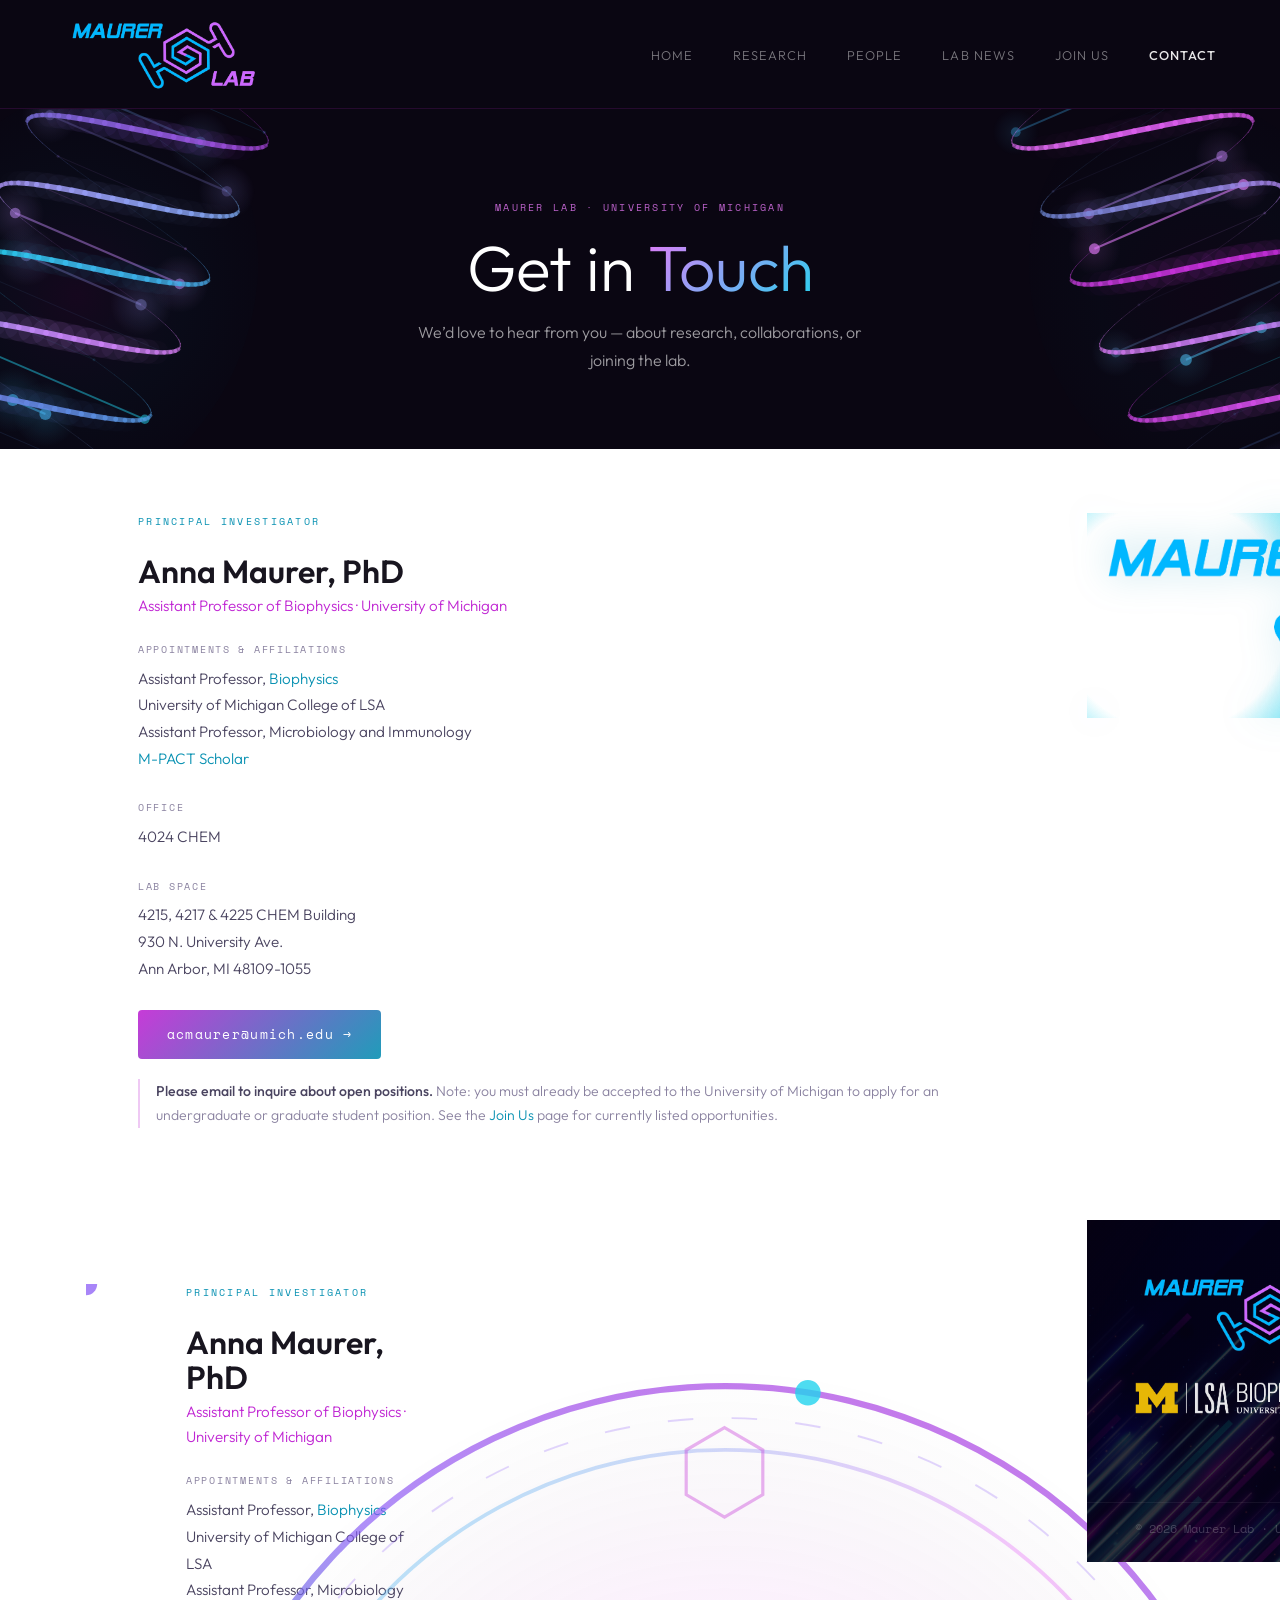
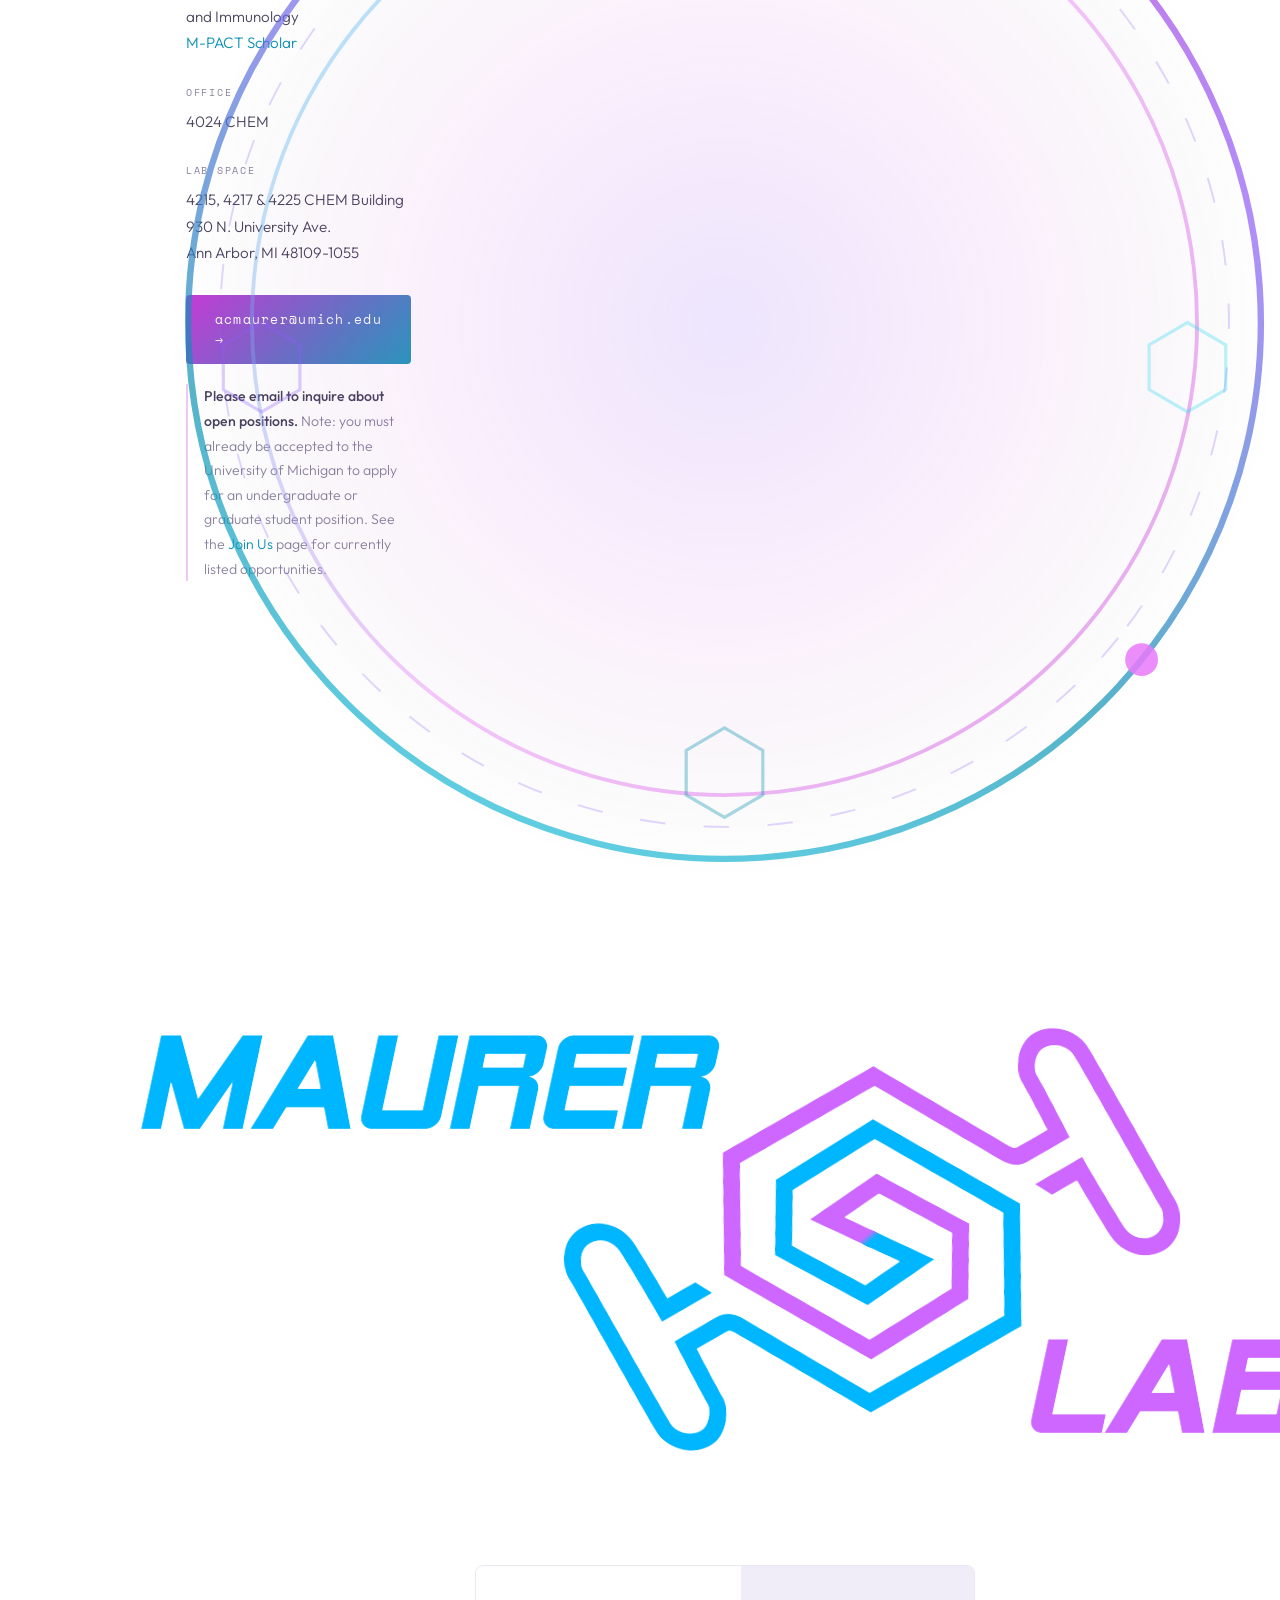
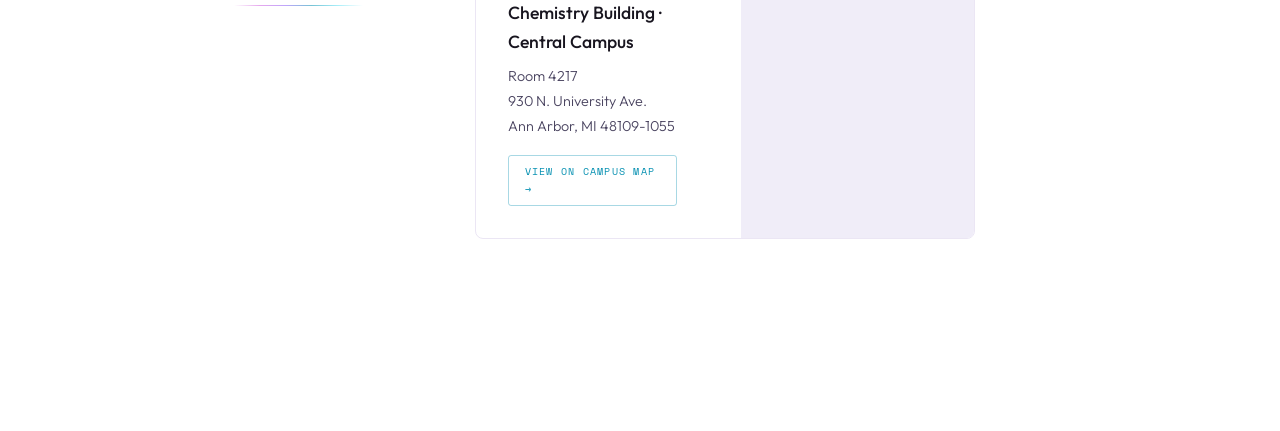
==== contact.html @ 483afd88 "Update contact.html" ====
<!DOCTYPE html>
<html lang="en">
<head>
  <meta charset="UTF-8">
  <meta name="viewport" content="width=device-width, initial-scale=1.0">
  <title>Contact — Maurer Lab</title>
  <link rel="preconnect" href="https://fonts.googleapis.com">
  <link href="https://fonts.googleapis.com/css2?family=Space+Mono:wght@400;700&family=Outfit:wght@300;400;500;600&display=swap" rel="stylesheet">
  <style>
    *, *::before, *::after { box-sizing: border-box; }
    body { margin: 0; padding: 0; background: #fff; color: #18151f; font-family: 'Outfit', sans-serif; font-weight: 300; line-height: 1.65; overflow-x: hidden; }
    body > nav { position: sticky; top: 0; z-index: 100; display: flex; align-items: center; justify-content: space-between; padding: 0.8rem 4rem; background: #0a0612; border-bottom: 1px solid rgba(192,38,211,0.15); transition: padding 0.3s ease; }
    body > nav.nav-scrolled { padding: 0.35rem 4rem; border-bottom-color: rgba(192,38,211,0.25); }
    .nav-logo img { height: 82px; width: auto; display: block; transition: height 0.3s ease; }
    .nav-scrolled .nav-logo img { height: 52px; }
    .nav-links { display: flex; gap: 2.5rem; list-style: none; margin: 0; padding: 0; }
    .nav-links a { font-size: 0.8rem; letter-spacing: 0.08em; text-transform: uppercase; color: rgba(255,255,255,0.45); text-decoration: none; transition: color 0.2s; }
    .nav-links a:hover { color: #e879f9; }
    .nav-links a.active { color: rgba(255,255,255,0.9); font-weight: 500; }
    .contact-hero { position: relative; overflow: hidden; min-height: 340px; display: flex; align-items: center; justify-content: center; text-align: center; padding: 5.5rem 2rem 4.5rem; background: #0a0612; }
    .contact-hero-canvas { position: absolute; inset: 0; width: 100%; height: 100%; pointer-events: none; display: block; }
    .contact-hero-inner { position: relative; z-index: 2; max-width: 620px; margin: 0 auto; }
    .contact-eyebrow { font-family: 'Space Mono', monospace; font-size: 0.65rem; letter-spacing: 0.22em; text-transform: uppercase; color: rgba(232,121,249,0.8); display: block; margin: 0 0 1rem; }
    .contact-hero-h1 { font-size: clamp(2.5rem, 5vw, 4.5rem); font-weight: 300; color: #fff; line-height: 1.08; margin: 0 0 1rem; }
    .contact-hero-h1 em { font-style: normal; background: linear-gradient(135deg, #e879f9, #22d3ee); -webkit-background-clip: text; -webkit-text-fill-color: transparent; background-clip: text; }
    .contact-hero-sub { font-size: 1rem; color: rgba(255,255,255,0.6); max-width: 480px; margin: 0 auto; line-height: 1.75; }
    main { max-width: 1100px; margin: 0 auto; padding: 4rem 3rem 6rem; }
    .contact-section { display: grid; grid-template-columns: 1fr 500px; gap: 4rem; align-items: start; }
    .contact-info-label { font-family: 'Space Mono', monospace; font-size: 0.65rem; letter-spacing: 0.22em; text-transform: uppercase; color: #0891b2; display: block; margin: 0 0 1.5rem; }
    .contact-pi-name { font-size: 2rem; font-weight: 600; color: #18151f; margin: 0 0 0.25rem; line-height: 1.1; }
    .contact-pi-title { font-size: 0.95rem; color: #c026d3; margin: 0 0 1.5rem; display: block; }
    .contact-block { margin: 0 0 1.75rem; }
    .contact-block-label { font-family: 'Space Mono', monospace; font-size: 0.6rem; letter-spacing: 0.18em; text-transform: uppercase; color: #8a82a0; display: block; margin: 0 0 0.5rem; }
    .contact-block p { font-size: 0.95rem; color: #4a4460; line-height: 1.75; margin: 0; }
    .contact-block a { color: #0891b2; text-decoration: none; }
    .contact-block a:hover { color: #c026d3; }
    .contact-email-cta { display: inline-block; font-family: 'Space Mono', monospace; font-size: 0.8rem; letter-spacing: 0.1em; color: #fff; text-decoration: none; background: linear-gradient(135deg, rgba(192,38,211,0.9), rgba(8,145,178,0.9)); border-radius: 4px; padding: 0.85rem 1.8rem; transition: opacity 0.2s, transform 0.2s; margin: 0 0 1.25rem; }
    .contact-email-cta:hover { opacity: 0.88; transform: translateY(-2px); }
    .contact-note { font-size: 0.88rem; color: #8a82a0; line-height: 1.75; border-left: 2px solid rgba(192,38,211,0.25); padding-left: 1rem; margin: 0 0 1.75rem; }
    .contact-note strong { color: #4a4460; font-weight: 500; }
    .contact-note a { color: #0891b2; text-decoration: none; }
    .contact-note a:hover { color: #c026d3; }

    /* ── LOGO REVEAL ANIMATION ── */
    .contact-logo-wrap { position: sticky; top: 120px; display: flex; align-items: center; justify-content: center; }
    .logo-reveal-container { position: relative; width: 100%; max-width: 680px; }
    .logo-reveal-svg { width: 100%; height: auto; display: block; filter: drop-shadow(0 0 18px rgba(8,145,178,0.25)); }
    .logo-replay-btn {
      position: absolute; bottom: -28px; right: 0;
      background: none; border: none; cursor: pointer;
      font-size: 1.1rem; color: rgba(139,92,246,0.5);
      transition: color 0.2s;
    }
    .logo-replay-btn:hover { color: #8b5cf6; }
    @media (max-width: 900px) {
      .contact-logo-wrap { position: static; }
      .logo-reveal-container { max-width: 380px; }
    }

    .contact-hex-wrap { position: sticky; top: 120px; }
    .contact-hex-svg { width: 100%; height: auto; display: block; overflow: visible; }
    .contact-divider { display: block; width: 100%; height: 60px; pointer-events: none; margin: 3rem 0; }
    .contact-location { display: grid; grid-template-columns: 1fr 1fr; gap: 2rem; border: 1px solid rgba(120,90,180,0.15); border-radius: 8px; overflow: hidden; }
    .contact-location-info { padding: 2rem; }
    .contact-location-info h3 { font-size: 1.1rem; font-weight: 500; color: #18151f; margin: 0 0 0.5rem; }
    .contact-location-info p { font-size: 0.9rem; color: #4a4460; line-height: 1.75; margin: 0 0 1rem; }
    .contact-location-info a { display: inline-block; font-family: 'Space Mono', monospace; font-size: 0.65rem; letter-spacing: 0.12em; text-transform: uppercase; color: #0891b2; text-decoration: none; border: 1px solid rgba(8,145,178,0.35); border-radius: 3px; padding: 0.45rem 1rem; }
    .contact-map-embed { background: #f0edf8; min-height: 240px; display: flex; align-items: stretch; }
    .contact-map-embed iframe { width: 100%; min-height: 240px; border: 0; display: block; }
    .site-footer { position: relative; overflow: hidden; background: #04020e; }
    .footer-bg { position: absolute; inset: 0; z-index: 0; }
    .footer-bg-img { width: 100%; height: 100%; object-fit: cover; opacity: 0.75; display: block; }
    .footer-bg-overlay { position: absolute; inset: 0; background: linear-gradient(135deg, rgba(4,2,16,0.55), rgba(8,4,28,0.45)); }
    .footer-inner { position: relative; z-index: 1; max-width: 1200px; margin: 0 auto; padding: 3rem 3rem 2rem; display: grid; grid-template-columns: 1.2fr 1fr 1fr; gap: 3rem; align-items: start; }
    .footer-brand { display: flex; flex-direction: column; align-items: flex-start; gap: 1.5rem; }
    .footer-logo-img { height: 90px; width: auto; max-width: 320px; display: block; }
    .footer-umich-img { height: 32px; width: auto; max-width: 220px; display: block; opacity: 0.9; }
    .footer-nav { display: flex; flex-direction: column; gap: 0.55rem; background: transparent; border: none; padding: 0; }
    .footer-nav-label, .footer-address-label { font-family: 'Space Mono', monospace; font-size: 0.62rem; letter-spacing: 0.18em; text-transform: uppercase; color: #0891b2; margin: 0 0 0.4rem; display: block; }
    .footer-nav a { font-size: 0.9rem; color: rgba(255,255,255,0.55); text-decoration: none; display: block; }
    .footer-nav a:hover { color: #e879f9; }
    .footer-address { display: flex; flex-direction: column; gap: 0.3rem; }
    .footer-address p { font-size: 0.85rem; color: rgba(255,255,255,0.45); line-height: 1.6; margin: 0; }
    .footer-address a { font-size: 0.85rem; color: #0891b2; text-decoration: none; display: block; }
    .footer-bottom { position: relative; z-index: 1; max-width: 1200px; margin: 0 auto; padding: 1rem 3rem 1.5rem; border-top: 1px solid rgba(255,255,255,0.06); font-size: 0.72rem; color: rgba(255,255,255,0.22); font-family: 'Space Mono', monospace; }
    @media (max-width: 860px) {
      body > nav { padding: 0.8rem 1.5rem; }
      body > nav.nav-scrolled { padding: 0.35rem 1.5rem; }
      main { padding: 3rem 1.5rem 4rem; }
      .contact-section { grid-template-columns: 1fr; gap: 3rem; }
  
    /* ── LOGO REVEAL ANIMATION ── */
    .contact-logo-wrap { position: sticky; top: 120px; display: flex; align-items: center; justify-content: center; }
    .logo-reveal-container { position: relative; width: 100%; max-width: 680px; }
    .logo-reveal-svg { width: 100%; height: auto; display: block; filter: drop-shadow(0 0 18px rgba(8,145,178,0.25)); }
    .logo-replay-btn {
      position: absolute; bottom: -28px; right: 0;
      background: none; border: none; cursor: pointer;
      font-size: 1.1rem; color: rgba(139,92,246,0.5);
      transition: color 0.2s;
    }
    .logo-replay-btn:hover { color: #8b5cf6; }
    @media (max-width: 900px) {
      .contact-logo-wrap { position: static; }
      .logo-reveal-container { max-width: 380px; }
    }

    .contact-hex-wrap { position: static; }
      .contact-location { grid-template-columns: 1fr; }
      .footer-inner { grid-template-columns: 1fr 1fr; }
    }
    @media (max-width: 500px) { .nav-links { display: none; } .footer-inner { grid-template-columns: 1fr; } }

/* ── MOBILE NAV ── */
.nav-hamburger {
  display: none; flex-direction: column; justify-content: center;
  gap: 5px; width: 36px; height: 36px;
  background: none; border: none; cursor: pointer; padding: 4px; z-index: 200;
}
.nav-hamburger span {
  display: block; height: 2px; width: 100%;
  background: rgba(255,255,255,0.85); border-radius: 2px;
  transition: transform 0.25s ease, opacity 0.25s ease;
}
.nav-hamburger.open span:nth-child(1) { transform: translateY(7px) rotate(45deg); }
.nav-hamburger.open span:nth-child(2) { opacity: 0; }
.nav-hamburger.open span:nth-child(3) { transform: translateY(-7px) rotate(-45deg); }
@media (max-width: 768px) {
  header > nav, body > nav { padding: 0.6rem 1.5rem !important; }
  header > nav.nav-scrolled, body > nav.nav-scrolled { padding: 0.35rem 1.5rem !important; }
  .nav-logo img { height: 58px !important; }
  .nav-scrolled .nav-logo img { height: 42px !important; }
  .nav-hamburger { display: flex; }
  .nav-links {
    display: flex !important; flex-direction: column;
    position: fixed; top: 0; left: 0; right: 0; bottom: 0;
    background: rgba(8,4,18,0.97); backdrop-filter: blur(12px);
    align-items: center; justify-content: center;
    gap: 2.2rem; z-index: 150;
    opacity: 0; pointer-events: none;
    transition: opacity 0.25s ease; padding: 0; margin: 0;
  }
  .nav-links.mobile-open { opacity: 1; pointer-events: all; }
  .nav-links li { list-style: none; }
  .nav-links a { font-size: 1.2rem !important; letter-spacing: 0.14em; color: rgba(255,255,255,0.7) !important; }
  .nav-links a:hover, .nav-links a.active { color: #e879f9 !important; }
}
  </style>
</head>
<body>

<nav>
  <a href="index.html" class="nav-logo"><img src="assets/img/MaurerLabs-Logo_FinalFrame100cropped.png" alt="Maurer Lab"></a>
  <ul class="nav-links">
    <li><a href="index.html">Home</a></li>
    <li><a href="research.html">Research</a></li>
    <li><a href="people.html">People</a></li>
    <li><a href="index.html#news-anchor">Lab News</a></li>
    <li><a href="join.html">Join Us</a></li>
    <li><a href="contact.html" class="active">Contact</a></li>
  </ul>
  <button class="nav-hamburger" id="navHamburger" aria-label="Menu"><span></span><span></span><span></span></button>
</nav>

<header class="contact-hero">
  <canvas class="contact-hero-canvas" id="contactHeroCanvas"></canvas>
  <div class="contact-hero-inner">
    <span class="contact-eyebrow">Maurer Lab &middot; University of Michigan</span>
    <h1 class="contact-hero-h1">Get in <em>Touch</em></h1>
    <p class="contact-hero-sub">We&rsquo;d love to hear from you &mdash; about research, collaborations, or joining the lab.</p>
  </div>
</header>

<main>
  <div class="contact-section">
    <div class="contact-left">
      <span class="contact-info-label">Principal Investigator</span>
      <p class="contact-pi-name">Anna Maurer, PhD</p>
      <span class="contact-pi-title">Assistant Professor of Biophysics &middot; University of Michigan</span>
      <div class="contact-block">
        <span class="contact-block-label">Appointments &amp; Affiliations</span>
        <p>
          Assistant Professor, <a href="https://lsa.umich.edu/biophysics" target="_blank">Biophysics</a><br>
          University of Michigan College of LSA<br>
          Assistant Professor, Microbiology and Immunology<br>
          <a href="https://research.umich.edu/m-pact/" target="_blank">M-PACT Scholar</a>
        </p>
      </div>
      <div class="contact-block">
        <span class="contact-block-label">Office</span>
        <p>4024 CHEM</p>
      </div>
      <div class="contact-block">
        <span class="contact-block-label">Lab Space</span>
        <p>4215, 4217 &amp; 4225 CHEM Building<br>930 N. University Ave.<br>Ann Arbor, MI 48109-1055</p>
      </div>
      <a href="mailto:acmaurer@umich.edu" class="contact-email-cta">acmaurer@umich.edu &rarr;</a>
      <p class="contact-note">
        <strong>Please email to inquire about open positions.</strong> Note: you must already be accepted to the University of Michigan to apply for an undergraduate or graduate student position. See the <a href="join.html">Join Us</a> page for currently listed opportunities.
      </p>
    </div>

    <div class="contact-logo-wrap">
      <div class="logo-reveal-container">
        <svg class="logo-reveal-svg" viewBox="0 0 1277 525" xmlns="http://www.w3.org/2000/svg">
          <defs>
            <clipPath id="logo-clip">
              <circle cx="220" cy="262" r="0">
                <animate id="logoReveal"
                  attributeName="r"
                  values="0;0;60;200;500;1100"
                  keyTimes="0;0.05;0.2;0.45;0.72;1"
                  dur="3.2s" begin="0.3s"
                  fill="freeze"
                  calcMode="spline"
                  keySplines="0 0 1 1;0.2 0 0.6 1;0.2 0 0.5 1;0.25 0 0.4 1;0.3 0 0.3 1"/>
              </circle>
            </clipPath>
            <radialGradient id="reveal-glow" cx="50%" cy="50%" r="50%">
              <stop offset="70%" stop-color="#22d3ee" stop-opacity="0"/>
              <stop offset="90%" stop-color="#22d3ee" stop-opacity="0.5"/>
              <stop offset="100%" stop-color="#22d3ee" stop-opacity="0"/>
            </radialGradient>
          </defs>

          <image href="assets/img/MaurerLabs-Logo_FinalFrame100cropped.png"
                 x="0" y="0" width="1277" height="525"
                 clip-path="url(#logo-clip)"
                 preserveAspectRatio="xMidYMid meet"/>

          <!-- Leading edge glow -->
          <circle cx="220" cy="262" r="0" fill="url(#reveal-glow)">
            <animate attributeName="r"
              values="0;0;80;220;520;1100"
              keyTimes="0;0.05;0.2;0.45;0.72;1"
              dur="3.2s" begin="0.3s" fill="freeze"
              calcMode="spline"
              keySplines="0 0 1 1;0.2 0 0.6 1;0.2 0 0.5 1;0.25 0 0.4 1;0.3 0 0.3 1"/>
            <animate attributeName="opacity"
              values="0;0;0.9;0.9;0.4;0"
              keyTimes="0;0.05;0.25;0.6;0.85;1"
              dur="3.2s" begin="0.3s" fill="freeze"/>
          </circle>

          <!-- Subtle pulse after reveal -->
          <rect width="1277" height="525" fill="rgba(139,92,246,0)" clip-path="url(#logo-clip)">
            <animate attributeName="fill"
              values="rgba(139,92,246,0);rgba(139,92,246,0.05);rgba(139,92,246,0)"
              dur="2.5s" begin="3.5s" repeatCount="indefinite"/>
          </rect>
        </svg>

        <button class="logo-replay-btn"
          onclick="(function(){var s=document.querySelector('.logo-reveal-svg');var c=s.cloneNode(true);s.parentNode.replaceChild(c,s);})()"
          title="Replay">&#8635;</button>
      </div>
    </div>
</header>

<main>
  <div class="contact-section">
    <div class="contact-left">
      <span class="contact-info-label">Principal Investigator</span>
      <p class="contact-pi-name">Anna Maurer, PhD</p>
      <span class="contact-pi-title">Assistant Professor of Biophysics &middot; University of Michigan</span>
      <div class="contact-block">
        <span class="contact-block-label">Appointments &amp; Affiliations</span>
        <p>
          Assistant Professor, <a href="https://lsa.umich.edu/biophysics" target="_blank">Biophysics</a><br>
          University of Michigan College of LSA<br>
          Assistant Professor, Microbiology and Immunology<br>
          <a href="https://research.umich.edu/m-pact/" target="_blank">M-PACT Scholar</a>
        </p>
      </div>
      <div class="contact-block">
        <span class="contact-block-label">Office</span>
        <p>4024 CHEM</p>
      </div>
      <div class="contact-block">
        <span class="contact-block-label">Lab Space</span>
        <p>4215, 4217 &amp; 4225 CHEM Building<br>930 N. University Ave.<br>Ann Arbor, MI 48109-1055</p>
      </div>
      <a href="mailto:acmaurer@umich.edu" class="contact-email-cta">acmaurer@umich.edu &rarr;</a>
      <p class="contact-note">
        <strong>Please email to inquire about open positions.</strong> Note: you must already be accepted to the University of Michigan to apply for an undergraduate or graduate student position. See the <a href="join.html">Join Us</a> page for currently listed opportunities.
      </p>
    </div>

    <div class="contact-logo-wrap">
      <!-- Animated logo -->
      <div class="logo-anim-container">
        <!-- Outer pulsing gradient ring -->
        <svg class="logo-anim-ring" viewBox="0 0 400 400" xmlns="http://www.w3.org/2000/svg">
          <defs>
            <linearGradient id="ring-grad1" x1="0" y1="0" x2="1" y2="1">
              <stop offset="0%" stop-color="#c026d3"/>
              <stop offset="33%" stop-color="#8b5cf6"/>
              <stop offset="66%" stop-color="#0891b2"/>
              <stop offset="100%" stop-color="#22d3ee"/>
            </linearGradient>
            <linearGradient id="ring-grad2" x1="1" y1="0" x2="0" y2="1">
              <stop offset="0%" stop-color="#22d3ee"/>
              <stop offset="50%" stop-color="#e879f9"/>
              <stop offset="100%" stop-color="#c026d3"/>
            </linearGradient>
            <radialGradient id="glow-grad" cx="50%" cy="50%" r="50%">
              <stop offset="0%" stop-color="#8b5cf6" stop-opacity="0.18"/>
              <stop offset="60%" stop-color="#c026d3" stop-opacity="0.07"/>
              <stop offset="100%" stop-color="#0a0612" stop-opacity="0"/>
            </radialGradient>
          </defs>

          <!-- Background glow -->
          <circle cx="200" cy="200" r="180" fill="url(#glow-grad)">
            <animate attributeName="r" values="160;185;160" dur="3s" repeatCount="indefinite"/>
            <animate attributeName="opacity" values="0.7;1;0.7" dur="3s" repeatCount="indefinite"/>
          </circle>

          <!-- Outer ring -->
          <circle cx="200" cy="200" r="168" fill="none" stroke="url(#ring-grad1)" stroke-width="2" opacity="0.6">
            <animateTransform attributeName="transform" type="rotate" from="0 200 200" to="360 200 200" dur="12s" repeatCount="indefinite"/>
            <animate attributeName="opacity" values="0.4;0.9;0.4" dur="3s" repeatCount="indefinite"/>
          </circle>

          <!-- Inner ring -->
          <circle cx="200" cy="200" r="148" fill="none" stroke="url(#ring-grad2)" stroke-width="1.2" opacity="0.4">
            <animateTransform attributeName="transform" type="rotate" from="360 200 200" to="0 200 200" dur="8s" repeatCount="indefinite"/>
          </circle>

          <!-- Dashed orbit ring -->
          <circle cx="200" cy="200" r="158" fill="none" stroke="#8b5cf6" stroke-width="0.6" stroke-dasharray="8 12" opacity="0.25">
            <animateTransform attributeName="transform" type="rotate" from="0 200 200" to="360 200 200" dur="20s" repeatCount="indefinite"/>
          </circle>

          <!-- Orbiting dots -->
          <circle r="5" fill="#e879f9" opacity="0.85">
            <animateMotion dur="6s" repeatCount="indefinite">
              <mpath href="#orbit-path"/>
            </animateMotion>
            <animate attributeName="r" values="4;6;4" dur="3s" repeatCount="indefinite"/>
          </circle>
          <circle r="4" fill="#22d3ee" opacity="0.8">
            <animateMotion dur="6s" begin="2s" repeatCount="indefinite">
              <mpath href="#orbit-path"/>
            </animateMotion>
          </circle>
          <circle r="3.5" fill="#8b5cf6" opacity="0.75">
            <animateMotion dur="6s" begin="4s" repeatCount="indefinite">
              <mpath href="#orbit-path"/>
            </animateMotion>
          </circle>

          <!-- Orbit path (invisible) -->
          <path id="orbit-path" d="M 200 32 A 168 168 0 1 1 199.99 32" fill="none"/>

          <!-- Corner hex accents -->
          <polygon points="200,45 212,52 212,66 200,73 188,66 188,52" fill="none" stroke="#c026d3" stroke-width="1" opacity="0.35"/>
          <polygon points="200,327 212,334 212,348 200,355 188,348 188,334" fill="none" stroke="#0891b2" stroke-width="1" opacity="0.35"/>
          <polygon points="55,200 67,207 67,221 55,228 43,221 43,207" fill="none" stroke="#8b5cf6" stroke-width="1" opacity="0.3"/>
          <polygon points="345,200 357,207 357,221 345,228 333,221 333,207" fill="none" stroke="#22d3ee" stroke-width="1" opacity="0.3"/>
        </svg>

        <!-- The actual logo in the center -->
        <img src="assets/img/MaurerLabs-Logo_FinalFrame100cropped.png" 
             alt="Maurer Lab" 
             class="logo-anim-img">
      </div>
    </div>
  <div style="height:1px;background:linear-gradient(90deg,transparent 0%,rgba(192,38,211,0.4) 20%,rgba(139,92,246,0.55) 40%,rgba(8,145,178,0.55) 60%,rgba(34,211,238,0.4) 80%,transparent 100%);margin:2.5rem 3rem;"></div>

  <div class="contact-location">
    <div class="contact-location-info">
      <h3>Chemistry Building &middot; Central Campus</h3>
      <p>Room 4217<br>930 N. University Ave.<br>Ann Arbor, MI 48109-1055</p>
      <a href="https://maps.studentlife.umich.edu/building/willard-h-dow-chemistry-laboratory" target="_blank">View on Campus Map &rarr;</a>
    </div>
    <div class="contact-map-embed">
      <iframe src="https://www.google.com/maps/embed?pb=!1m18!1m12!1m3!1d2952.2!2d-83.7391814!3d42.2780546!2m3!1f0!2f0!3f0!3m2!1i1024!2i768!4f13.1!3m3!1m2!1s0x883cae4140d50d3b%3A0xee39a0bda014fe51!2sWillard%20Henry%20Dow%20Laboratory!5e0!3m2!1sen!2sus!4v1" allowfullscreen="" loading="lazy" referrerpolicy="no-referrer-when-downgrade"></iframe>
    </div>
  </div>
</main>

<footer class="site-footer">
  <div class="footer-bg">
    <img src="assets/img/footer-lights-darker.jpg" alt="" class="footer-bg-img">
    <div class="footer-bg-overlay"></div>
  </div>
  <div class="footer-inner">
    <div class="footer-brand">
      <img src="assets/img/MaurerLabs-Logo_FinalFrame100cropped.png" alt="Maurer Lab" class="footer-logo-img">
      <img src="assets/img/biophysics-logo.webp" alt="U-M LSA Biophysics" class="footer-umich-img">
    </div>
    <nav class="footer-nav">
      <span class="footer-nav-label">Maurer Lab</span>
      <a href="index.html">Home</a>
      <a href="research.html">Research</a>
      <a href="people.html">People</a>
      <a href="join.html">Join Us</a>
      <a href="contact.html">Contact</a>
    </nav>
    <div class="footer-address">
      <span class="footer-address-label">Ann Arbor, Michigan</span>
      <p>Rooms 4215, 4217 &amp; 4225 CHEM &middot; 930 N. University Ave.</p>
      <p>Ann Arbor, MI 48109-1055</p>
      <a href="mailto:acmaurer@umich.edu">acmaurer@umich.edu</a>
    </div>
  </div>
  <div class="footer-bottom">
    <span>&copy; 2026 Maurer Lab &middot; University of Michigan</span>
  </div>
</footer>

<script>
(function() {
  var canvas = document.getElementById('contactHeroCanvas');
  var ctx = canvas.getContext('2d');
  var W, H, t = 0;
  function resize() { W = canvas.width = canvas.offsetWidth; H = canvas.height = canvas.offsetHeight; }
  resize(); window.addEventListener('resize', resize);
  var TURNS=3.5, SEGMENTS=180, RUNG_EVERY=12, SPIN_SPEED=0.004, PULSE_SPEED=0.018;
  function drawHelix(side) {
    var textW=Math.min(W,820), margin=(W-textW)/2;
    if (margin<60) return;
    var pulse=0.5+0.5*Math.sin(t*PULSE_SPEED+(side==='right'?1.5:0));
    var pulse2=0.5+0.5*Math.sin(t*PULSE_SPEED*0.7+(side==='right'?2.7:1.2));
    var angle0=t*SPIN_SPEED+(side==='right'?Math.PI:0);
    ctx.save();
    ctx.beginPath();
    if(side==='left') ctx.rect(0,0,margin+240,H);
    else ctx.rect(W-margin-240,0,margin+240,H);
    ctx.clip();
    var radiusX=Math.min(Math.max(margin*0.65,65),115);
    var ax0,ay0,ax1,ay1;
    if(side==='left'){var sx=Math.max(margin*0.78,W*0.04);ax0=W*-0.02;ay0=H*1.25;ax1=sx;ay1=H*-0.15;}
    else{var sx2=W-Math.max(margin*0.78,W*0.04);ax0=W*1.02;ay0=H*1.25;ax1=sx2;ay1=H*-0.15;}
    var adx=ax1-ax0,ady=ay1-ay0,alen=Math.sqrt(adx*adx+ady*ady);
    var sign=side==='left'?1:-1;
    var pxU=-ady/alen*sign,pyU=adx/alen*sign;
    function hp(u,theta){var bx=ax0+adx*u,by=ay0+ady*u,po=Math.sin(theta)*radiusX;return{x:bx+pxU*po,y:by+pyU*po,z:Math.cos(theta),u:u};}
    var sA=[],sB=[],rg=[];
    for(var i=0;i<=SEGMENTS;i++){var u=i/SEGMENTS,th=angle0+u*Math.PI*2*TURNS;var a=hp(u,th);sA.push(a);var b=hp(u,th+Math.PI);sB.push(b);if(i%RUNG_EVERY===0)rg.push({ax:a.x,ay:a.y,bx:b.x,by:b.y,z:a.z,u:u});}
    rg.forEach(function(rng){
      var d=(rng.z+1)/2,al=0.12+d*0.55,rp=al*(0.7+0.3*Math.sin(rng.u*Math.PI*6+t*0.025));
      var hv=rng.u,r,g,b;
      if(hv<0.33){var f=hv/0.33;r=Math.round(192+(34-192)*f);g=Math.round(38+(211-38)*f);b=Math.round(211+(238-211)*f);}
      else if(hv<0.66){var f2=(hv-0.33)/0.33;r=Math.round(34+(232-34)*f2);g=Math.round(211+(121-211)*f2);b=Math.round(238+(249-238)*f2);}
      else{var f3=(hv-0.66)/0.34;r=Math.round(232+(8-232)*f3);g=Math.round(121+(145-121)*f3);b=Math.round(249+(178-249)*f3);}
      ctx.beginPath();ctx.moveTo(rng.ax,rng.ay);ctx.lineTo(rng.bx,rng.by);
      ctx.strokeStyle='rgba('+r+','+g+','+b+','+rp+')';ctx.lineWidth=d<0.5?0.7:1.4+d*0.8;ctx.stroke();
      var dr=d<0.5?1.5:2.5+d*3.5;
      if(d>0.65){var gr=dr*(3+pulse*2.5);[[rng.ax,rng.ay],[rng.bx,rng.by]].forEach(function(pt){var grd=ctx.createRadialGradient(pt[0],pt[1],0,pt[0],pt[1],gr);grd.addColorStop(0,'rgba('+r+','+g+','+b+','+(0.18*pulse)+')');grd.addColorStop(1,'rgba('+r+','+g+','+b+',0)');ctx.beginPath();ctx.arc(pt[0],pt[1],gr,0,Math.PI*2);ctx.fillStyle=grd;ctx.fill();});}
      ctx.beginPath();ctx.arc(rng.ax,rng.ay,dr,0,Math.PI*2);ctx.fillStyle='rgba('+r+','+g+','+b+','+(rp*1.1)+')';ctx.fill();
      ctx.beginPath();ctx.arc(rng.bx,rng.by,dr,0,Math.PI*2);ctx.fillStyle='rgba('+r+','+g+','+b+','+(rp*1.1)+')';ctx.fill();
    });
    function ds(pts,c1,c2,po){for(var i=1;i<pts.length;i++){var p=pts[i],pp=pts[i-1],d=(p.z+1)/2,al=0.12+d*0.78,lw=d<0.5?0.6+d*1.2:1.8+d*3.8,f=p.u<0.5?p.u*2:(1-p.u)*2;var r=Math.round(c1[0]+(c2[0]-c1[0])*f),g=Math.round(c1[1]+(c2[1]-c1[1])*f),b=Math.round(c1[2]+(c2[2]-c1[2])*f);ctx.beginPath();ctx.moveTo(pp.x,pp.y);ctx.lineTo(p.x,p.y);ctx.strokeStyle='rgba('+r+','+g+','+b+','+al+')';ctx.lineWidth=lw;ctx.lineCap='round';ctx.stroke();if(d>0.72){var ga=(d-0.72)*0.28*(0.6+0.4*Math.sin(t*PULSE_SPEED+po+p.u*8));ctx.strokeStyle='rgba('+r+','+g+','+b+','+ga+')';ctx.lineWidth=lw*5;ctx.stroke();}}}
    if(side==='left'){ds(sA,[192,38,211],[34,211,238],0);ds(sB,[34,211,238],[232,121,249],Math.PI);}
    else{ds(sA,[8,145,178],[232,121,249],0);ds(sB,[232,121,249],[192,38,211],Math.PI);}
    var mx=ax0+adx*0.5,my=ay0+ady*0.5,aR=radiusX*(1.6+pulse*0.3);
    var am=ctx.createRadialGradient(mx,my,0,mx,my,aR);
    am.addColorStop(0,'rgba(192,38,211,'+(0.07*pulse2)+')');am.addColorStop(0.5,'rgba(8,145,178,'+(0.04*pulse)+')');am.addColorStop(1,'rgba(8,145,178,0)');
    ctx.beginPath();ctx.ellipse(mx,my,aR,aR*0.8,Math.atan2(ady,adx),0,Math.PI*2);ctx.fillStyle=am;ctx.fill();
    ctx.restore();
  }
  function draw(){ctx.clearRect(0,0,W,H);drawHelix('left');drawHelix('right');t++;requestAnimationFrame(draw);}
  draw();
})();
</script>
<script>
(function(){
  var nav=document.querySelector('nav');
  function s(){nav.classList.toggle('nav-scrolled',window.scrollY>40);}
  window.addEventListener('scroll',s,{passive:true});s();
})();
</script>
<script>
(function() {
  var btn = document.getElementById('navHamburger');
  var links = document.querySelector('.nav-links');
  if (!btn || !links) return;
  btn.addEventListener('click', function() {
    var open = btn.classList.toggle('open');
    links.classList.toggle('mobile-open', open);
    document.body.style.overflow = open ? 'hidden' : '';
  });
  links.querySelectorAll('a').forEach(function(a) {
    a.addEventListener('click', function() {
      btn.classList.remove('open');
      links.classList.remove('mobile-open');
      document.body.style.overflow = '';
    });
  });
})();
</script>
</body>
</html>
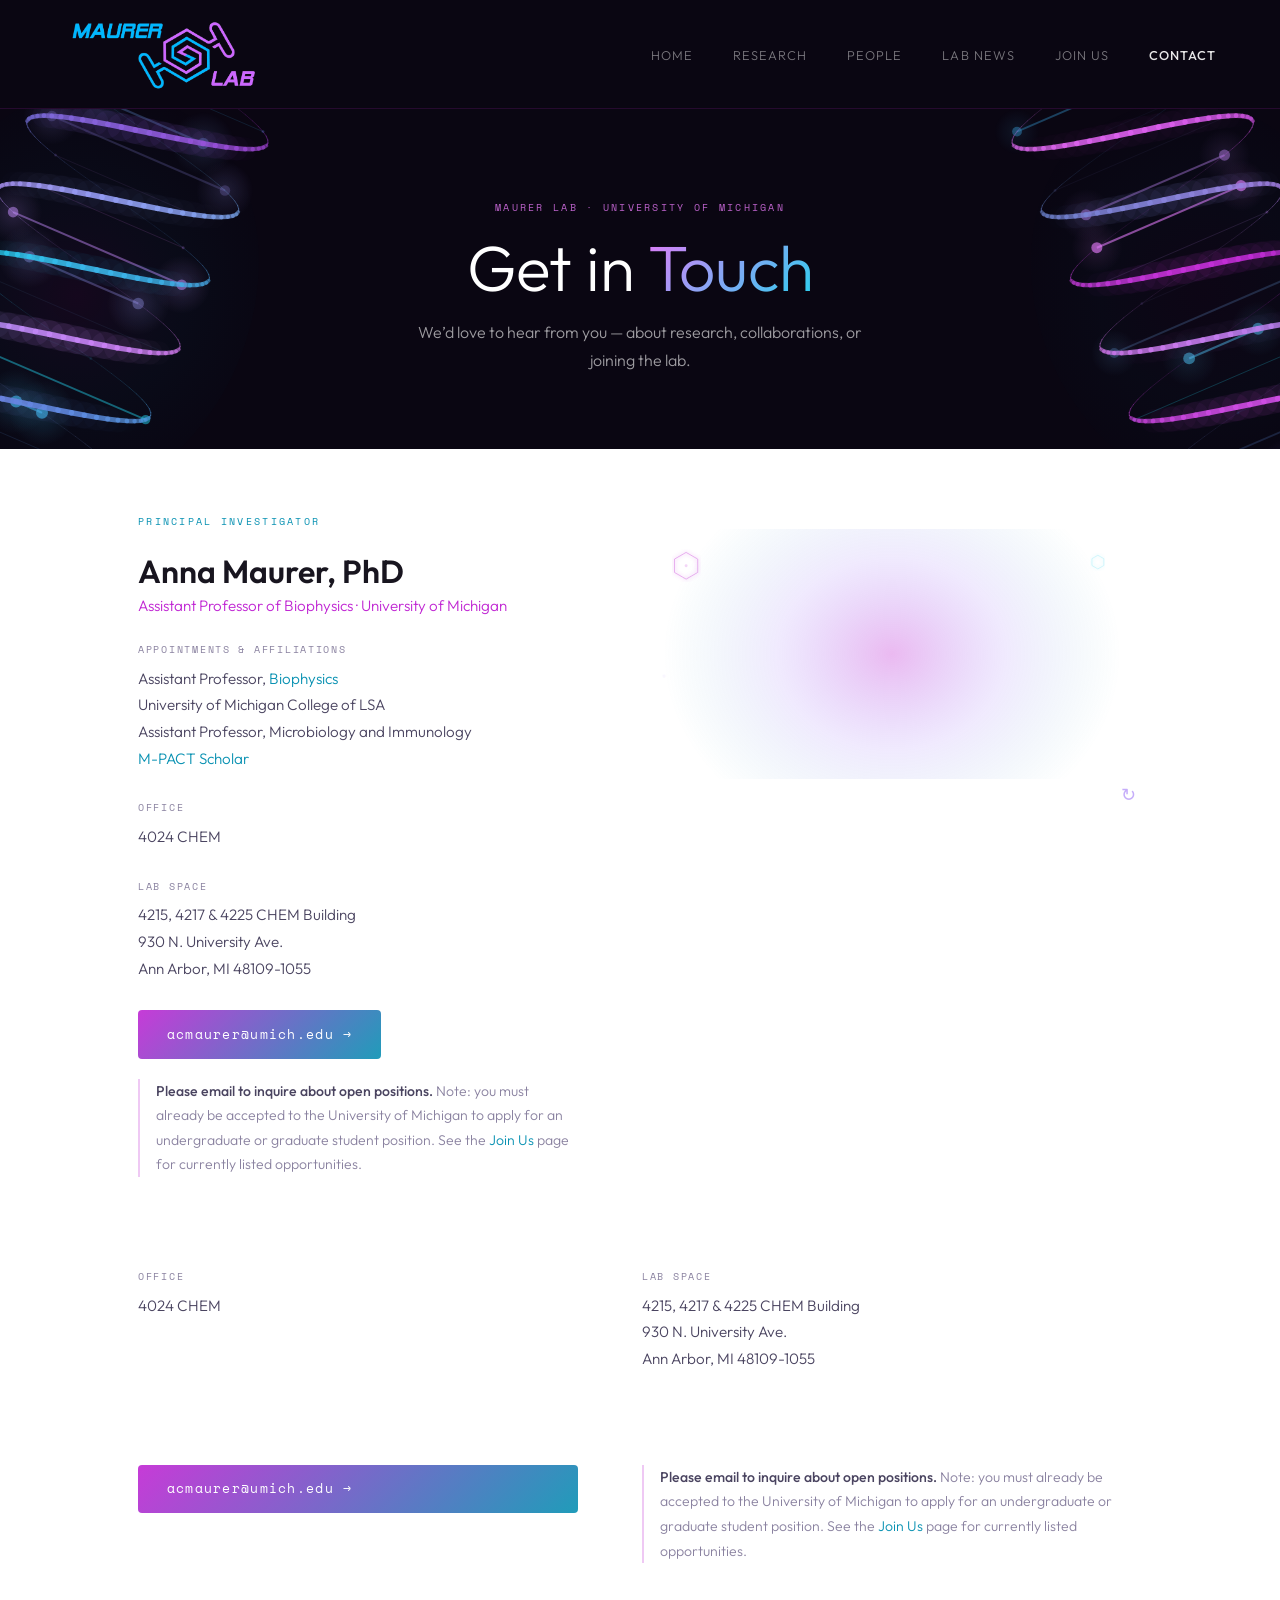
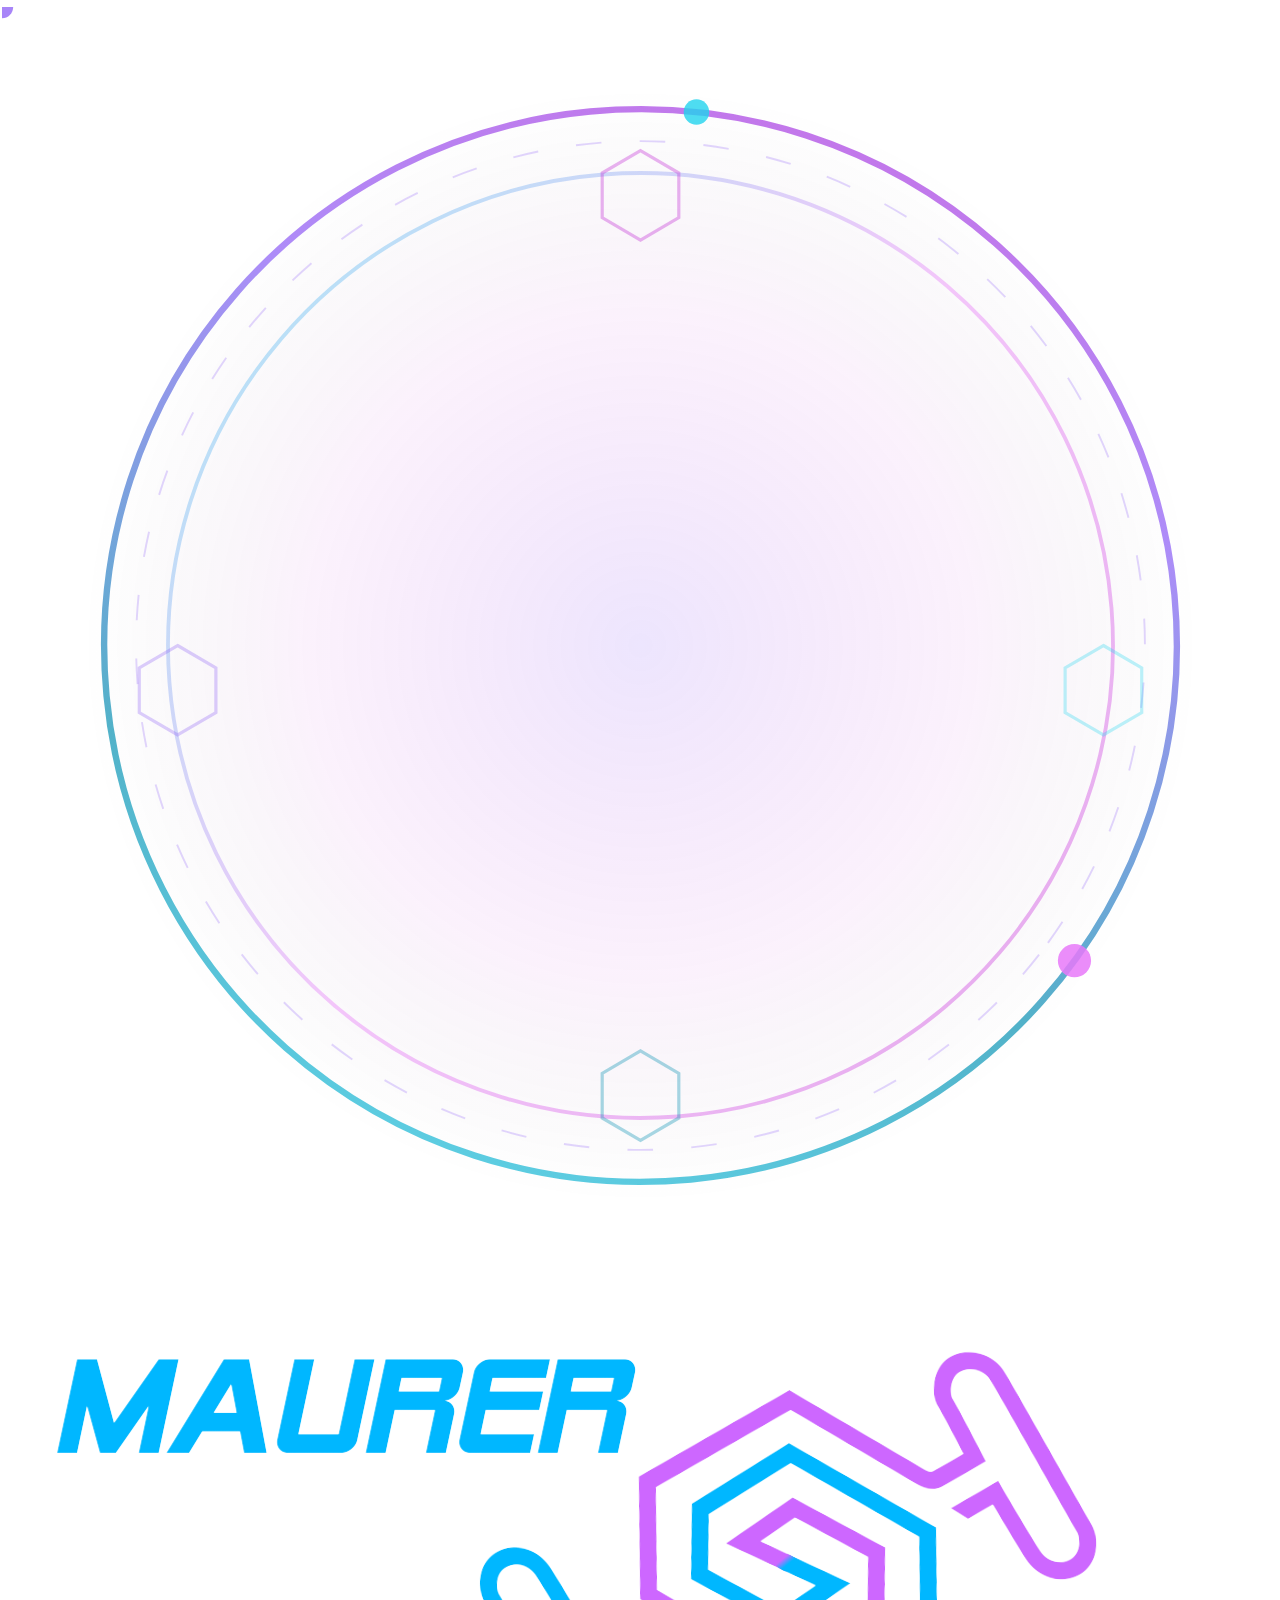
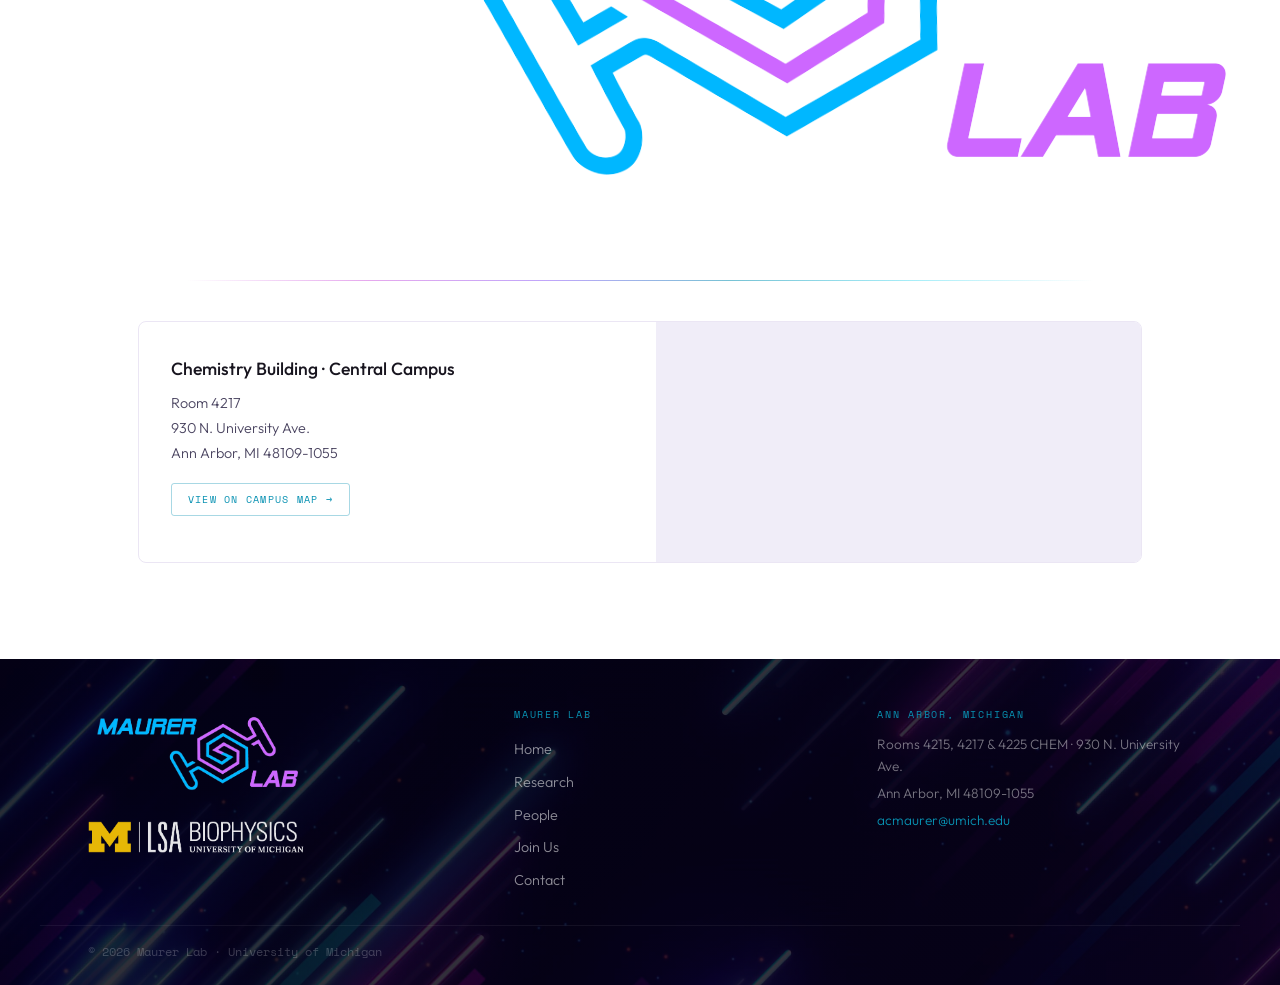
==== commit 61225e72: "Update contact.html" ====
--- a/contact.html
+++ b/contact.html
@@ -42,9 +42,9 @@
     .contact-note a:hover { color: #c026d3; }
 
     /* ── LOGO REVEAL ANIMATION ── */
-    .contact-logo-wrap { position: sticky; top: 120px; display: flex; align-items: center; justify-content: center; }
-    .logo-reveal-container { position: relative; width: 100%; max-width: 680px; }
-    .logo-reveal-svg { width: 100%; height: auto; display: block; filter: drop-shadow(0 0 18px rgba(8,145,178,0.25)); }
+    .contact-logo-wrap { position: sticky; top: 80px; display: flex; align-items: center; justify-content: center; padding: 1rem 0; }
+    .logo-reveal-container { position: relative; width: 100%; max-width: 720px; margin: 0 auto; }
+    .logo-reveal-svg { width: 100%; height: auto; display: block; }
     .logo-replay-btn {
       position: absolute; bottom: -28px; right: 0;
       background: none; border: none; cursor: pointer;
@@ -53,8 +53,8 @@
     }
     .logo-replay-btn:hover { color: #8b5cf6; }
     @media (max-width: 900px) {
-      .contact-logo-wrap { position: static; }
-      .logo-reveal-container { max-width: 380px; }
+      .contact-logo-wrap { position: sticky; top: 80px; display: flex; align-items: center; justify-content: center; padding: 1rem 0; }
+      .logo-reveal-container { position: relative; width: 100%; max-width: 720px; margin: 0 auto; }
     }
 
     .contact-hex-wrap { position: sticky; top: 120px; }
@@ -90,9 +90,9 @@
       .contact-section { grid-template-columns: 1fr; gap: 3rem; }
   
     /* ── LOGO REVEAL ANIMATION ── */
-    .contact-logo-wrap { position: sticky; top: 120px; display: flex; align-items: center; justify-content: center; }
-    .logo-reveal-container { position: relative; width: 100%; max-width: 680px; }
-    .logo-reveal-svg { width: 100%; height: auto; display: block; filter: drop-shadow(0 0 18px rgba(8,145,178,0.25)); }
+    .contact-logo-wrap { position: sticky; top: 80px; display: flex; align-items: center; justify-content: center; padding: 1rem 0; }
+    .logo-reveal-container { position: relative; width: 100%; max-width: 720px; margin: 0 auto; }
+    .logo-reveal-svg { width: 100%; height: auto; display: block; }
     .logo-replay-btn {
       position: absolute; bottom: -28px; right: 0;
       background: none; border: none; cursor: pointer;
@@ -101,8 +101,8 @@
     }
     .logo-replay-btn:hover { color: #8b5cf6; }
     @media (max-width: 900px) {
-      .contact-logo-wrap { position: static; }
-      .logo-reveal-container { max-width: 380px; }
+      .contact-logo-wrap { position: sticky; top: 80px; display: flex; align-items: center; justify-content: center; padding: 1rem 0; }
+      .logo-reveal-container { position: relative; width: 100%; max-width: 720px; margin: 0 auto; }
     }
 
     .contact-hex-wrap { position: static; }
@@ -202,76 +202,212 @@
 
     <div class="contact-logo-wrap">
       <div class="logo-reveal-container">
-        <svg class="logo-reveal-svg" viewBox="0 0 1277 525" xmlns="http://www.w3.org/2000/svg">
-          <defs>
-            <clipPath id="logo-clip">
-              <circle cx="220" cy="262" r="0">
-                <animate id="logoReveal"
-                  attributeName="r"
-                  values="0;0;60;200;500;1100"
-                  keyTimes="0;0.05;0.2;0.45;0.72;1"
-                  dur="3.2s" begin="0.3s"
-                  fill="freeze"
-                  calcMode="spline"
-                  keySplines="0 0 1 1;0.2 0 0.6 1;0.2 0 0.5 1;0.25 0 0.4 1;0.3 0 0.3 1"/>
-              </circle>
-            </clipPath>
-            <radialGradient id="reveal-glow" cx="50%" cy="50%" r="50%">
-              <stop offset="70%" stop-color="#22d3ee" stop-opacity="0"/>
-              <stop offset="90%" stop-color="#22d3ee" stop-opacity="0.5"/>
-              <stop offset="100%" stop-color="#22d3ee" stop-opacity="0"/>
-            </radialGradient>
-          </defs>
-
-          <image href="assets/img/MaurerLabs-Logo_FinalFrame100cropped.png"
-                 x="0" y="0" width="1277" height="525"
-                 clip-path="url(#logo-clip)"
-                 preserveAspectRatio="xMidYMid meet"/>
-
-          <!-- Leading edge glow -->
-          <circle cx="220" cy="262" r="0" fill="url(#reveal-glow)">
-            <animate attributeName="r"
-              values="0;0;80;220;520;1100"
-              keyTimes="0;0.05;0.2;0.45;0.72;1"
-              dur="3.2s" begin="0.3s" fill="freeze"
-              calcMode="spline"
-              keySplines="0 0 1 1;0.2 0 0.6 1;0.2 0 0.5 1;0.25 0 0.4 1;0.3 0 0.3 1"/>
-            <animate attributeName="opacity"
-              values="0;0;0.9;0.9;0.4;0"
-              keyTimes="0;0.05;0.25;0.6;0.85;1"
-              dur="3.2s" begin="0.3s" fill="freeze"/>
-          </circle>
-
-          <!-- Subtle pulse after reveal -->
-          <rect width="1277" height="525" fill="rgba(139,92,246,0)" clip-path="url(#logo-clip)">
-            <animate attributeName="fill"
-              values="rgba(139,92,246,0);rgba(139,92,246,0.05);rgba(139,92,246,0)"
-              dur="2.5s" begin="3.5s" repeatCount="indefinite"/>
-          </rect>
-        </svg>
-
+        <svg class="logo-reveal-svg" viewBox="0 0 680 340" xmlns="http://www.w3.org/2000/svg">
+  <defs>
+
+    <!-- Clip: hexagon that morphs to rectangle (revealing logo) -->
+    <clipPath id="hex-to-rect">
+      <polygon id="hex-clip-poly" points="340.0,170.0 340.0,170.0 340.0,170.0 340.0,170.0 340.0,170.0 340.0,170.0">
+        <!-- Phase 1: hex grows from 0 to full logo-covering size -->
+        <animate attributeName="points"
+          values="340.0,170.0 340.0,170.0 340.0,170.0 340.0,170.0 340.0,170.0 340.0,170.0;348.7,165.0 348.7,175.0 340.0,180.0 331.3,175.0 331.3,165.0 340.0,160.0;409.3,130.0 409.3,210.0 340.0,250.0 270.7,210.0 270.7,130.0 340.0,90.0;513.2,70.0 513.2,270.0 340.0,370.0 166.8,270.0 166.8,70.0 340.0,-30.0"
+          keyTimes="0;0.08;0.35;0.65"
+          dur="2.4s" fill="freeze"
+          calcMode="spline"
+          keySplines="0.4 0 0.6 1;0.2 0 0.5 1;0.3 0 0.4 1"/>
+      </polygon>
+      <!-- Phase 2: rectangle slides in to fill full logo area -->
+      <rect x="340" y="0" width="0" height="340">
+        <animate attributeName="x" values="340;0" dur="0.9s" begin="1.55s" fill="freeze"
+          calcMode="spline" keySplines="0.4 0 0.2 1"/>
+        <animate attributeName="width" values="0;680" dur="0.9s" begin="1.55s" fill="freeze"
+          calcMode="spline" keySplines="0.4 0 0.2 1"/>
+      </rect>
+    </clipPath>
+
+    <!-- Gradients -->
+    <radialGradient id="core-glow" cx="50%" cy="50%" r="50%">
+      <stop offset="0%"   stop-color="#c026d3" stop-opacity="0.5"/>
+      <stop offset="50%"  stop-color="#8b5cf6" stop-opacity="0.2"/>
+      <stop offset="100%" stop-color="#0891b2" stop-opacity="0"/>
+    </radialGradient>
+    <radialGradient id="edge-glow" cx="50%" cy="50%" r="50%">
+      <stop offset="60%"  stop-color="#22d3ee" stop-opacity="0"/>
+      <stop offset="85%"  stop-color="#22d3ee" stop-opacity="0.6"/>
+      <stop offset="100%" stop-color="#22d3ee" stop-opacity="0"/>
+    </radialGradient>
+    <linearGradient id="sweep-grad" x1="0" y1="0" x2="1" y2="0">
+      <stop offset="0%"   stop-color="#22d3ee" stop-opacity="0.3"/>
+      <stop offset="50%"  stop-color="#8b5cf6" stop-opacity="0.15"/>
+      <stop offset="100%" stop-color="#e879f9" stop-opacity="0.25"/>
+    </linearGradient>
+    <filter id="hex-glow"><feGaussianBlur stdDeviation="6" result="b"/><feMerge><feMergeNode in="b"/><feMergeNode in="SourceGraphic"/></feMerge></filter>
+    <filter id="scatter-glow"><feGaussianBlur stdDeviation="3" result="b"/><feMerge><feMergeNode in="b"/><feMergeNode in="SourceGraphic"/></feMerge></filter>
+    <filter id="logo-glow"><feGaussianBlur stdDeviation="8" result="b"/><feMerge><feMergeNode in="b"/><feMergeNode in="SourceGraphic"/></feMerge></filter>
+
+  </defs>
+
+  <!-- Background -->
+  <rect width="680" height="340" fill="transparent"/>
+
+  <!-- ══ PHASE 1: GROWING HEX ══ -->
+  <!-- Ambient glow bloom that grows with the hex -->
+  <ellipse cx="340" cy="170" rx="0" ry="0" fill="url(#core-glow)">
+    <animate attributeName="rx" values="0;0;120;260;320" keyTimes="0;0.06;0.35;0.65;1" dur="2.4s" fill="freeze"
+      calcMode="spline" keySplines="0.4 0 1 1;0.2 0 0.5 1;0.3 0 0.4 1;0.3 0 0.4 1"/>
+    <animate attributeName="ry" values="0;0;100;220;270" keyTimes="0;0.06;0.35;0.65;1" dur="2.4s" fill="freeze"
+      calcMode="spline" keySplines="0.4 0 1 1;0.2 0 0.5 1;0.3 0 0.4 1;0.3 0 0.4 1"/>
+    <animate attributeName="opacity" values="0;0;0.8;0.9;0.5" keyTimes="0;0.06;0.35;0.65;1" dur="2.4s" fill="freeze"/>
+  </ellipse>
+
+  <!-- Hex outline that grows then fades as logo appears -->
+  <polygon points="340.0,170.0 340.0,170.0 340.0,170.0 340.0,170.0 340.0,170.0 340.0,170.0" fill="rgba(139,92,246,0.08)" stroke="#8b5cf6" stroke-width="2" filter="url(#hex-glow)">
+    <animate attributeName="points"
+      values="340.0,170.0 340.0,170.0 340.0,170.0 340.0,170.0 340.0,170.0 340.0,170.0;348.7,165.0 348.7,175.0 340.0,180.0 331.3,175.0 331.3,165.0 340.0,160.0;411.0,129.0 411.0,211.0 340.0,252.0 269.0,211.0 269.0,129.0 340.0,88.0;517.5,67.5 517.5,272.5 340.0,375.0 162.5,272.5 162.5,67.5 340.0,-35.0"
+      keyTimes="0;0.08;0.35;0.65" dur="2.4s" fill="freeze"
+      calcMode="spline" keySplines="0.4 0 0.6 1;0.2 0 0.5 1;0.3 0 0.4 1"/>
+    <animate attributeName="opacity" values="0;1;1;1;0.6;0" keyTimes="0;0.08;0.35;0.65;0.85;1" dur="3.2s" fill="freeze"/>
+    <animate attributeName="stroke-width" values="2;2.5;1.5;0.8" keyTimes="0;0.35;0.65;1" dur="3.2s" fill="freeze"/>
+  </polygon>
+
+  <!-- Inner hex (smaller, contrasting color) -->
+  <polygon points="340.0,170.0 340.0,170.0 340.0,170.0 340.0,170.0 340.0,170.0 340.0,170.0" fill="none" stroke="#c026d3" stroke-width="1" opacity="0">
+    <animate attributeName="points"
+      values="340.0,170.0 340.0,170.0 340.0,170.0 340.0,170.0 340.0,170.0 340.0,170.0;346.9,166.0 346.9,174.0 340.0,178.0 333.1,174.0 333.1,166.0 340.0,162.0;387.6,142.5 387.6,197.5 340.0,225.0 292.4,197.5 292.4,142.5 340.0,115.0;461.2,100.0 461.2,240.0 340.0,310.0 218.8,240.0 218.8,100.0 340.0,30.0"
+      keyTimes="0;0.08;0.35;0.65" dur="2.4s" fill="freeze"/>
+    <animate attributeName="opacity" values="0;0.8;0.6;0.3;0" keyTimes="0;0.12;0.35;0.65;0.85" dur="3.2s" fill="freeze"/>
+  </polygon>
+
+  <!-- Leading edge glow ring -->
+  <polygon points="340.0,170.0 340.0,170.0 340.0,170.0 340.0,170.0 340.0,170.0 340.0,170.0" fill="none" stroke="#22d3ee" stroke-width="4" opacity="0" filter="url(#hex-glow)">
+    <animate attributeName="points"
+      values="340.0,170.0 340.0,170.0 340.0,170.0 340.0,170.0 340.0,170.0 340.0,170.0;348.7,165.0 348.7,175.0 340.0,180.0 331.3,175.0 331.3,165.0 340.0,160.0;413.6,127.5 413.6,212.5 340.0,255.0 266.4,212.5 266.4,127.5 340.0,85.0;521.9,65.0 521.9,275.0 340.0,380.0 158.1,275.0 158.1,65.0 340.0,-40.0"
+      keyTimes="0;0.08;0.35;0.65" dur="2.4s" fill="freeze"/>
+    <animate attributeName="opacity" values="0;0.9;0.7;0.2;0" keyTimes="0;0.1;0.35;0.6;0.85" dur="3.2s" fill="freeze"/>
+    <animate attributeName="stroke-width" values="4;3;2;0.5" keyTimes="0;0.2;0.5;0.85" dur="3.2s" fill="freeze"/>
+  </polygon>
+
+  <!-- ══ PHASE 2: LOGO REVEAL ══ -->
+  <image href="assets/img/MaurerLabs-Logo_FinalFrame100cropped.png"
+         x="0" y="30" width="680" height="279"
+         clip-path="url(#hex-to-rect)"
+         preserveAspectRatio="xMidYMid meet"
+         opacity="0">
+    <animate attributeName="opacity" values="0;0;0.5;1" keyTimes="0;0.4;0.65;0.85" dur="3.2s" fill="freeze"/>
+  </image>
+
+  <!-- Sweep glow over logo after reveal -->
+  <rect x="0" y="0" width="680" height="340" fill="url(#sweep-grad)" opacity="0" clip-path="url(#hex-to-rect)">
+    <animate attributeName="opacity" values="0;0;0.5;0" keyTimes="0;0.65;0.78;1" dur="3.8s" fill="freeze"/>
+  </rect>
+
+  <!-- ══ PHASE 3: LOGO PULSES (after reveal) ══ -->
+  <!-- Persistent hex outline around logo area -->
+  <polygon points="526.2,62.5 526.2,277.5 340.0,385.0 153.8,277.5 153.8,62.5 340.0,-45.0" fill="none" stroke="#8b5cf6" stroke-width="1.2" opacity="0" filter="url(#hex-glow)">
+    <animate attributeName="opacity" values="0;0;0.5;0.7;0.4" keyTimes="0;0.7;0.85;0.92;1" dur="3.8s" fill="freeze"/>
+    <animate attributeName="opacity" values="0.4;0.7;0.4" dur="3s" begin="3.8s" repeatCount="indefinite"/>
+    <animate attributeName="stroke-width" values="1.2;2;1.2" dur="3s" begin="3.8s" repeatCount="indefinite"/>
+  </polygon>
+
+  <!-- ══ SCATTERED HEXAGONS (fly in after logo appears) ══ -->
+  <polygon points="60.0,50.0 60.0,50.0 60.0,50.0 60.0,50.0 60.0,50.0 60.0,50.0" fill="none" stroke="#c026d3" stroke-width="0.9" opacity="0" filter="url(#scatter-glow)">
+    <animate attributeName="points" values="60.0,50.0 60.0,50.0 60.0,50.0 60.0,50.0 60.0,50.0 60.0,50.0;79.1,39.0 79.1,61.0 60.0,72.0 40.9,61.0 40.9,39.0 60.0,28.0" dur="0.5s" begin="1.80s" fill="freeze" calcMode="spline" keySplines="0.2 0 0.4 1"/>
+    <animate attributeName="opacity" values="0;0.7" dur="0.4s" begin="1.80s" fill="freeze"/>
+    <animate attributeName="opacity" values="0.7;0.28;0.7" dur="3.5s" begin="2.30s" repeatCount="indefinite"/>
+  </polygon>
+  <polygon points="620.0,45.0 620.0,45.0 620.0,45.0 620.0,45.0 620.0,45.0 620.0,45.0" fill="none" stroke="#22d3ee" stroke-width="0.9" opacity="0" filter="url(#scatter-glow)">
+    <animate attributeName="points" values="620.0,45.0 620.0,45.0 620.0,45.0 620.0,45.0 620.0,45.0 620.0,45.0;635.6,36.0 635.6,54.0 620.0,63.0 604.4,54.0 604.4,36.0 620.0,27.0" dur="0.5s" begin="1.92s" fill="freeze" calcMode="spline" keySplines="0.2 0 0.4 1"/>
+    <animate attributeName="opacity" values="0;0.65" dur="0.4s" begin="1.92s" fill="freeze"/>
+    <animate attributeName="opacity" values="0.65;0.26;0.65" dur="4.2s" begin="2.42s" repeatCount="indefinite"/>
+  </polygon>
+  <polygon points="30.0,200.0 30.0,200.0 30.0,200.0 30.0,200.0 30.0,200.0 30.0,200.0" fill="none" stroke="#8b5cf6" stroke-width="0.9" opacity="0" filter="url(#scatter-glow)">
+    <animate attributeName="points" values="30.0,200.0 30.0,200.0 30.0,200.0 30.0,200.0 30.0,200.0 30.0,200.0;43.9,192.0 43.9,208.0 30.0,216.0 16.1,208.0 16.1,192.0 30.0,184.0" dur="0.5s" begin="2.04s" fill="freeze" calcMode="spline" keySplines="0.2 0 0.4 1"/>
+    <animate attributeName="opacity" values="0;0.55" dur="0.4s" begin="2.04s" fill="freeze"/>
+    <animate attributeName="opacity" values="0.55;0.22;0.55" dur="5.1s" begin="2.54s" repeatCount="indefinite"/>
+  </polygon>
+  <polygon points="645.0,210.0 645.0,210.0 645.0,210.0 645.0,210.0 645.0,210.0 645.0,210.0" fill="none" stroke="#0891b2" stroke-width="0.9" opacity="0" filter="url(#scatter-glow)">
+    <animate attributeName="points" values="645.0,210.0 645.0,210.0 645.0,210.0 645.0,210.0 645.0,210.0 645.0,210.0;662.3,200.0 662.3,220.0 645.0,230.0 627.7,220.0 627.7,200.0 645.0,190.0" dur="0.5s" begin="2.16s" fill="freeze" calcMode="spline" keySplines="0.2 0 0.4 1"/>
+    <animate attributeName="opacity" values="0;0.6" dur="0.4s" begin="2.16s" fill="freeze"/>
+    <animate attributeName="opacity" values="0.6;0.24;0.6" dur="3.8s" begin="2.66s" repeatCount="indefinite"/>
+  </polygon>
+  <polygon points="80.0,310.0 80.0,310.0 80.0,310.0 80.0,310.0 80.0,310.0 80.0,310.0" fill="none" stroke="#e879f9" stroke-width="0.9" opacity="0" filter="url(#scatter-glow)">
+    <animate attributeName="points" values="80.0,310.0 80.0,310.0 80.0,310.0 80.0,310.0 80.0,310.0 80.0,310.0;100.8,298.0 100.8,322.0 80.0,334.0 59.2,322.0 59.2,298.0 80.0,286.0" dur="0.5s" begin="2.28s" fill="freeze" calcMode="spline" keySplines="0.2 0 0.4 1"/>
+    <animate attributeName="opacity" values="0;0.65" dur="0.4s" begin="2.28s" fill="freeze"/>
+    <animate attributeName="opacity" values="0.65;0.26;0.65" dur="4.7s" begin="2.78s" repeatCount="indefinite"/>
+  </polygon>
+  <polygon points="600.0,300.0 600.0,300.0 600.0,300.0 600.0,300.0 600.0,300.0 600.0,300.0" fill="none" stroke="#22d3ee" stroke-width="0.9" opacity="0" filter="url(#scatter-glow)">
+    <animate attributeName="points" values="600.0,300.0 600.0,300.0 600.0,300.0 600.0,300.0 600.0,300.0 600.0,300.0;613.9,292.0 613.9,308.0 600.0,316.0 586.1,308.0 586.1,292.0 600.0,284.0" dur="0.5s" begin="2.40s" fill="freeze" calcMode="spline" keySplines="0.2 0 0.4 1"/>
+    <animate attributeName="opacity" values="0;0.55" dur="0.4s" begin="2.40s" fill="freeze"/>
+    <animate attributeName="opacity" values="0.55;0.22;0.55" dur="5.5s" begin="2.90s" repeatCount="indefinite"/>
+  </polygon>
+  <polygon points="180.0,25.0 180.0,25.0 180.0,25.0 180.0,25.0 180.0,25.0 180.0,25.0" fill="none" stroke="#8b5cf6" stroke-width="0.9" opacity="0" filter="url(#scatter-glow)">
+    <animate attributeName="points" values="180.0,25.0 180.0,25.0 180.0,25.0 180.0,25.0 180.0,25.0 180.0,25.0;192.1,18.0 192.1,32.0 180.0,39.0 167.9,32.0 167.9,18.0 180.0,11.0" dur="0.5s" begin="2.52s" fill="freeze" calcMode="spline" keySplines="0.2 0 0.4 1"/>
+    <animate attributeName="opacity" values="0;0.5" dur="0.4s" begin="2.52s" fill="freeze"/>
+    <animate attributeName="opacity" values="0.5;0.20;0.5" dur="6.0s" begin="3.02s" repeatCount="indefinite"/>
+  </polygon>
+  <polygon points="500.0,320.0 500.0,320.0 500.0,320.0 500.0,320.0 500.0,320.0 500.0,320.0" fill="none" stroke="#c026d3" stroke-width="0.9" opacity="0" filter="url(#scatter-glow)">
+    <animate attributeName="points" values="500.0,320.0 500.0,320.0 500.0,320.0 500.0,320.0 500.0,320.0 500.0,320.0;515.6,311.0 515.6,329.0 500.0,338.0 484.4,329.0 484.4,311.0 500.0,302.0" dur="0.5s" begin="2.64s" fill="freeze" calcMode="spline" keySplines="0.2 0 0.4 1"/>
+    <animate attributeName="opacity" values="0;0.55" dur="0.4s" begin="2.64s" fill="freeze"/>
+    <animate attributeName="opacity" values="0.55;0.22;0.55" dur="4.0s" begin="3.14s" repeatCount="indefinite"/>
+  </polygon>
+  <polygon points="120.0,290.0 120.0,290.0 120.0,290.0 120.0,290.0 120.0,290.0 120.0,290.0" fill="none" stroke="#0891b2" stroke-width="0.9" opacity="0" filter="url(#scatter-glow)">
+    <animate attributeName="points" values="120.0,290.0 120.0,290.0 120.0,290.0 120.0,290.0 120.0,290.0 120.0,290.0;130.4,284.0 130.4,296.0 120.0,302.0 109.6,296.0 109.6,284.0 120.0,278.0" dur="0.5s" begin="2.76s" fill="freeze" calcMode="spline" keySplines="0.2 0 0.4 1"/>
+    <animate attributeName="opacity" values="0;0.45" dur="0.4s" begin="2.76s" fill="freeze"/>
+    <animate attributeName="opacity" values="0.45;0.18;0.45" dur="5.8s" begin="3.26s" repeatCount="indefinite"/>
+  </polygon>
+  <polygon points="560.0,60.0 560.0,60.0 560.0,60.0 560.0,60.0 560.0,60.0 560.0,60.0" fill="none" stroke="#e879f9" stroke-width="0.9" opacity="0" filter="url(#scatter-glow)">
+    <animate attributeName="points" values="560.0,60.0 560.0,60.0 560.0,60.0 560.0,60.0 560.0,60.0 560.0,60.0;572.1,53.0 572.1,67.0 560.0,74.0 547.9,67.0 547.9,53.0 560.0,46.0" dur="0.5s" begin="2.88s" fill="freeze" calcMode="spline" keySplines="0.2 0 0.4 1"/>
+    <animate attributeName="opacity" values="0;0.5" dur="0.4s" begin="2.88s" fill="freeze"/>
+    <animate attributeName="opacity" values="0.5;0.20;0.5" dur="6.5s" begin="3.38s" repeatCount="indefinite"/>
+  </polygon>
+  <polygon points="30.0,100.0 30.0,100.0 30.0,100.0 30.0,100.0 30.0,100.0 30.0,100.0" fill="none" stroke="#22d3ee" stroke-width="0.9" opacity="0" filter="url(#scatter-glow)">
+    <animate attributeName="points" values="30.0,100.0 30.0,100.0 30.0,100.0 30.0,100.0 30.0,100.0 30.0,100.0;38.7,95.0 38.7,105.0 30.0,110.0 21.3,105.0 21.3,95.0 30.0,90.0" dur="0.5s" begin="3.00s" fill="freeze" calcMode="spline" keySplines="0.2 0 0.4 1"/>
+    <animate attributeName="opacity" values="0;0.4" dur="0.4s" begin="3.00s" fill="freeze"/>
+    <animate attributeName="opacity" values="0.4;0.16;0.4" dur="7.0s" begin="3.50s" repeatCount="indefinite"/>
+  </polygon>
+  <polygon points="650.0,130.0 650.0,130.0 650.0,130.0 650.0,130.0 650.0,130.0 650.0,130.0" fill="none" stroke="#8b5cf6" stroke-width="0.9" opacity="0" filter="url(#scatter-glow)">
+    <animate attributeName="points" values="650.0,130.0 650.0,130.0 650.0,130.0 650.0,130.0 650.0,130.0 650.0,130.0;660.4,124.0 660.4,136.0 650.0,142.0 639.6,136.0 639.6,124.0 650.0,118.0" dur="0.5s" begin="3.12s" fill="freeze" calcMode="spline" keySplines="0.2 0 0.4 1"/>
+    <animate attributeName="opacity" values="0;0.4" dur="0.4s" begin="3.12s" fill="freeze"/>
+    <animate attributeName="opacity" values="0.4;0.16;0.4" dur="6.2s" begin="3.62s" repeatCount="indefinite"/>
+  </polygon>
+  <circle cx="60" cy="50" r="2" fill="#c026d3" opacity="0">
+    <animate attributeName="opacity" values="0;0.56" dur="0.3s" begin="2.00s" fill="freeze"/>
+    <animate attributeName="opacity" values="0.56;0.21;0.56" dur="3.5s" begin="2.40s" repeatCount="indefinite"/>
+  </circle>
+  <circle cx="620" cy="45" r="2" fill="#22d3ee" opacity="0">
+    <animate attributeName="opacity" values="0;0.52" dur="0.3s" begin="2.12s" fill="freeze"/>
+    <animate attributeName="opacity" values="0.52;0.20;0.52" dur="4.2s" begin="2.52s" repeatCount="indefinite"/>
+  </circle>
+  <circle cx="30" cy="200" r="2" fill="#8b5cf6" opacity="0">
+    <animate attributeName="opacity" values="0;0.44" dur="0.3s" begin="2.24s" fill="freeze"/>
+    <animate attributeName="opacity" values="0.44;0.17;0.44" dur="5.1s" begin="2.64s" repeatCount="indefinite"/>
+  </circle>
+  <circle cx="645" cy="210" r="2" fill="#0891b2" opacity="0">
+    <animate attributeName="opacity" values="0;0.48" dur="0.3s" begin="2.36s" fill="freeze"/>
+    <animate attributeName="opacity" values="0.48;0.18;0.48" dur="3.8s" begin="2.76s" repeatCount="indefinite"/>
+  </circle>
+  <circle cx="80" cy="310" r="2" fill="#e879f9" opacity="0">
+    <animate attributeName="opacity" values="0;0.52" dur="0.3s" begin="2.48s" fill="freeze"/>
+    <animate attributeName="opacity" values="0.52;0.20;0.52" dur="4.7s" begin="2.88s" repeatCount="indefinite"/>
+  </circle>
+  <circle cx="600" cy="300" r="2" fill="#22d3ee" opacity="0">
+    <animate attributeName="opacity" values="0;0.44" dur="0.3s" begin="2.60s" fill="freeze"/>
+    <animate attributeName="opacity" values="0.44;0.17;0.44" dur="5.5s" begin="3.00s" repeatCount="indefinite"/>
+  </circle>
+
+  <!-- ══ PERSISTENT LOGO GLOW PULSE ══ -->
+  <rect width="680" height="340" fill="rgba(139,92,246,0)" clip-path="url(#hex-to-rect)">
+    <animate attributeName="fill"
+      values="rgba(139,92,246,0);rgba(192,38,211,0.06);rgba(8,145,178,0.05);rgba(139,92,246,0)"
+      dur="4s" begin="3.5s" repeatCount="indefinite"/>
+  </rect>
+
+</svg>
         <button class="logo-replay-btn"
-          onclick="(function(){var s=document.querySelector('.logo-reveal-svg');var c=s.cloneNode(true);s.parentNode.replaceChild(c,s);})()"
+          onclick="(function(){var s=document.querySelector('.logo-reveal-svg');var c=s.cloneNode(true);s.parentNode.replaceChild(c,s);})();"
           title="Replay">&#8635;</button>
       </div>
     </div>
-</header>
-
-<main>
-  <div class="contact-section">
-    <div class="contact-left">
-      <span class="contact-info-label">Principal Investigator</span>
-      <p class="contact-pi-name">Anna Maurer, PhD</p>
-      <span class="contact-pi-title">Assistant Professor of Biophysics &middot; University of Michigan</span>
-      <div class="contact-block">
-        <span class="contact-block-label">Appointments &amp; Affiliations</span>
-        <p>
-          Assistant Professor, <a href="https://lsa.umich.edu/biophysics" target="_blank">Biophysics</a><br>
-          University of Michigan College of LSA<br>
-          Assistant Professor, Microbiology and Immunology<br>
-          <a href="https://research.umich.edu/m-pact/" target="_blank">M-PACT Scholar</a>
-        </p>
-      </div>
       <div class="contact-block">
         <span class="contact-block-label">Office</span>
         <p>4024 CHEM</p>
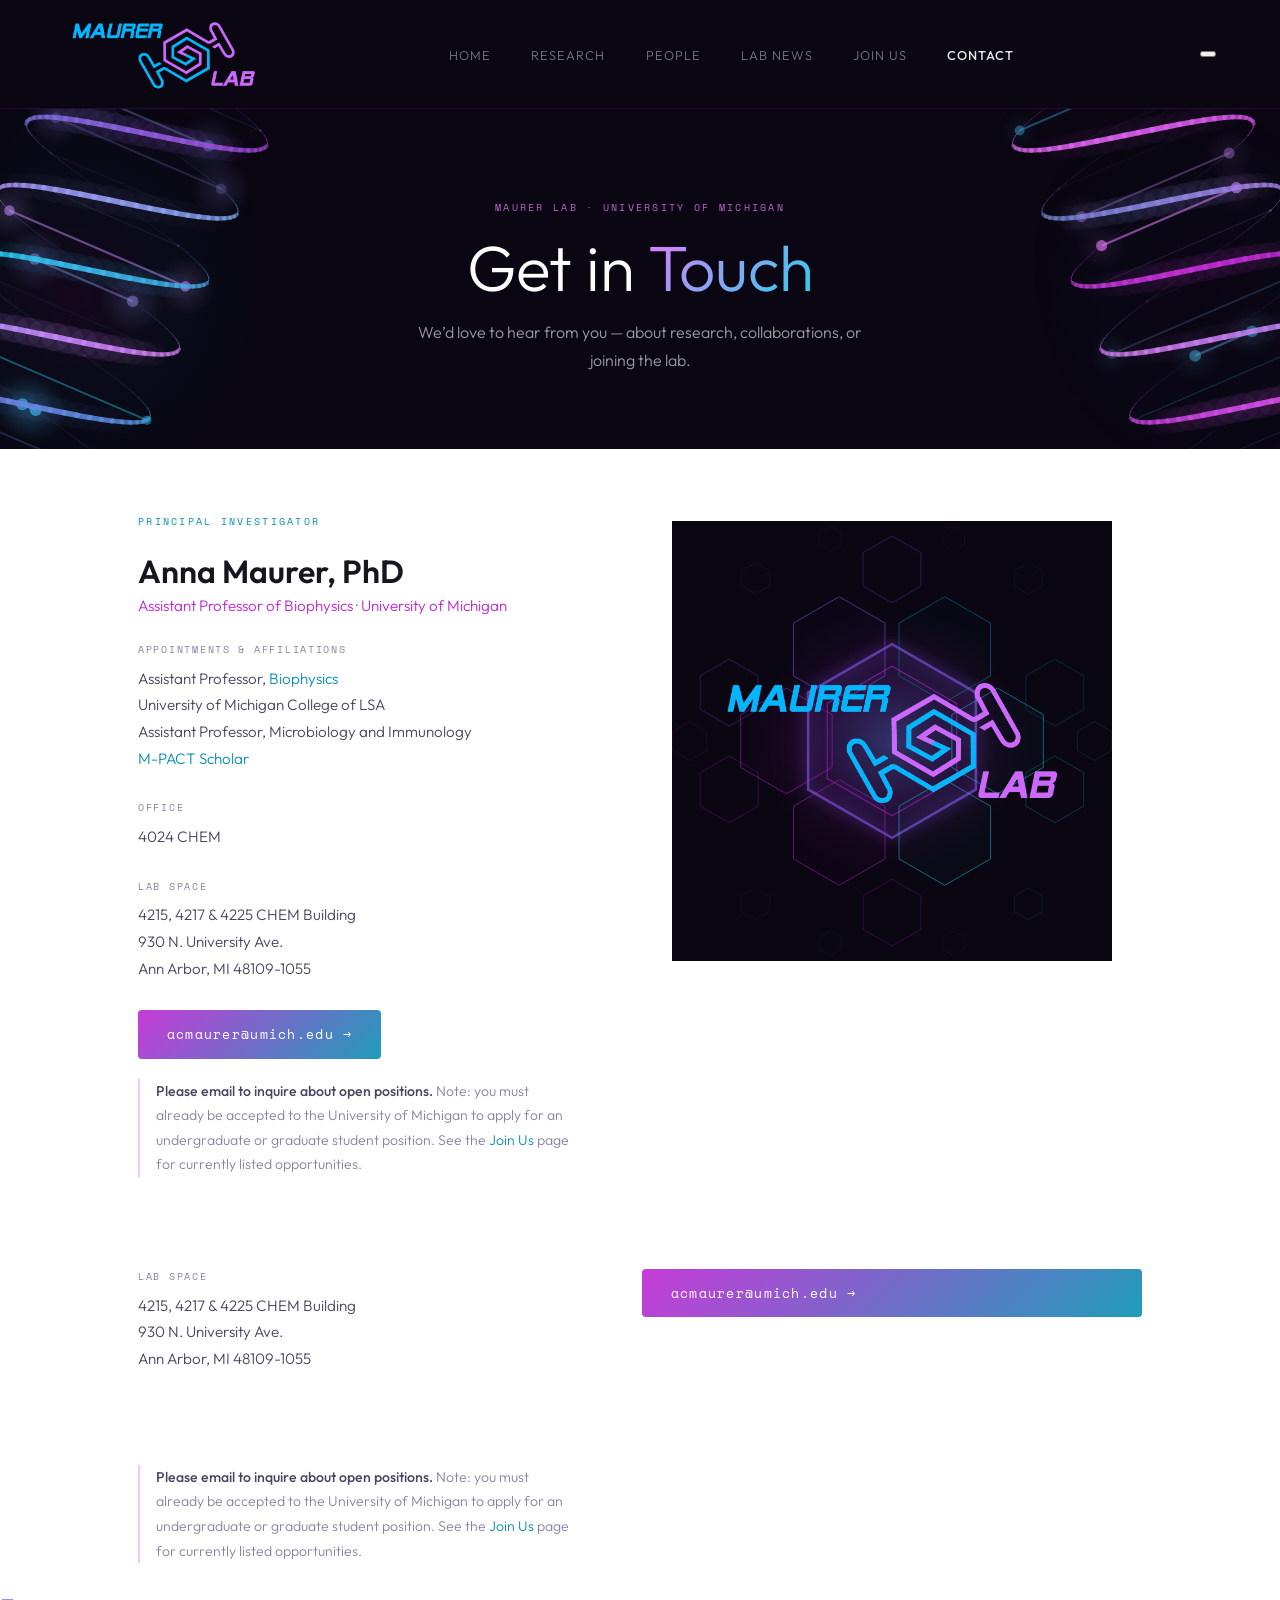
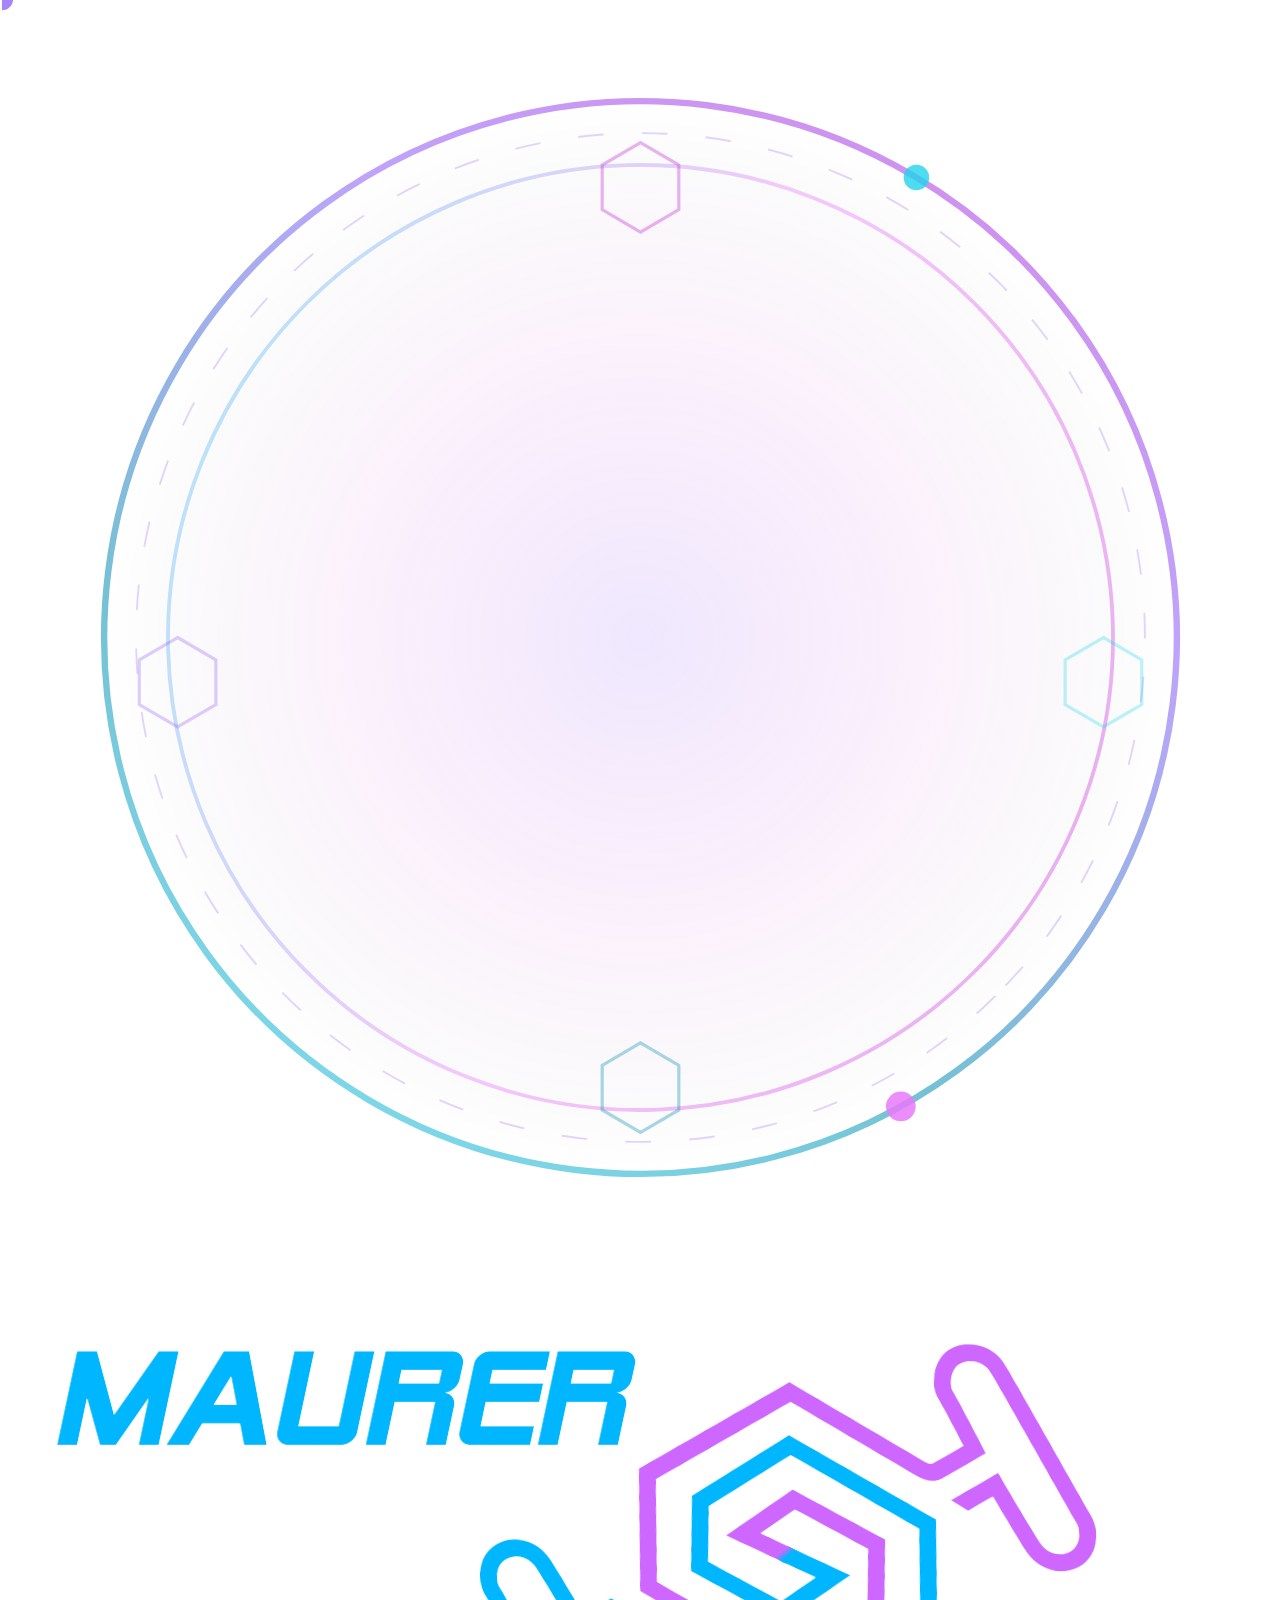
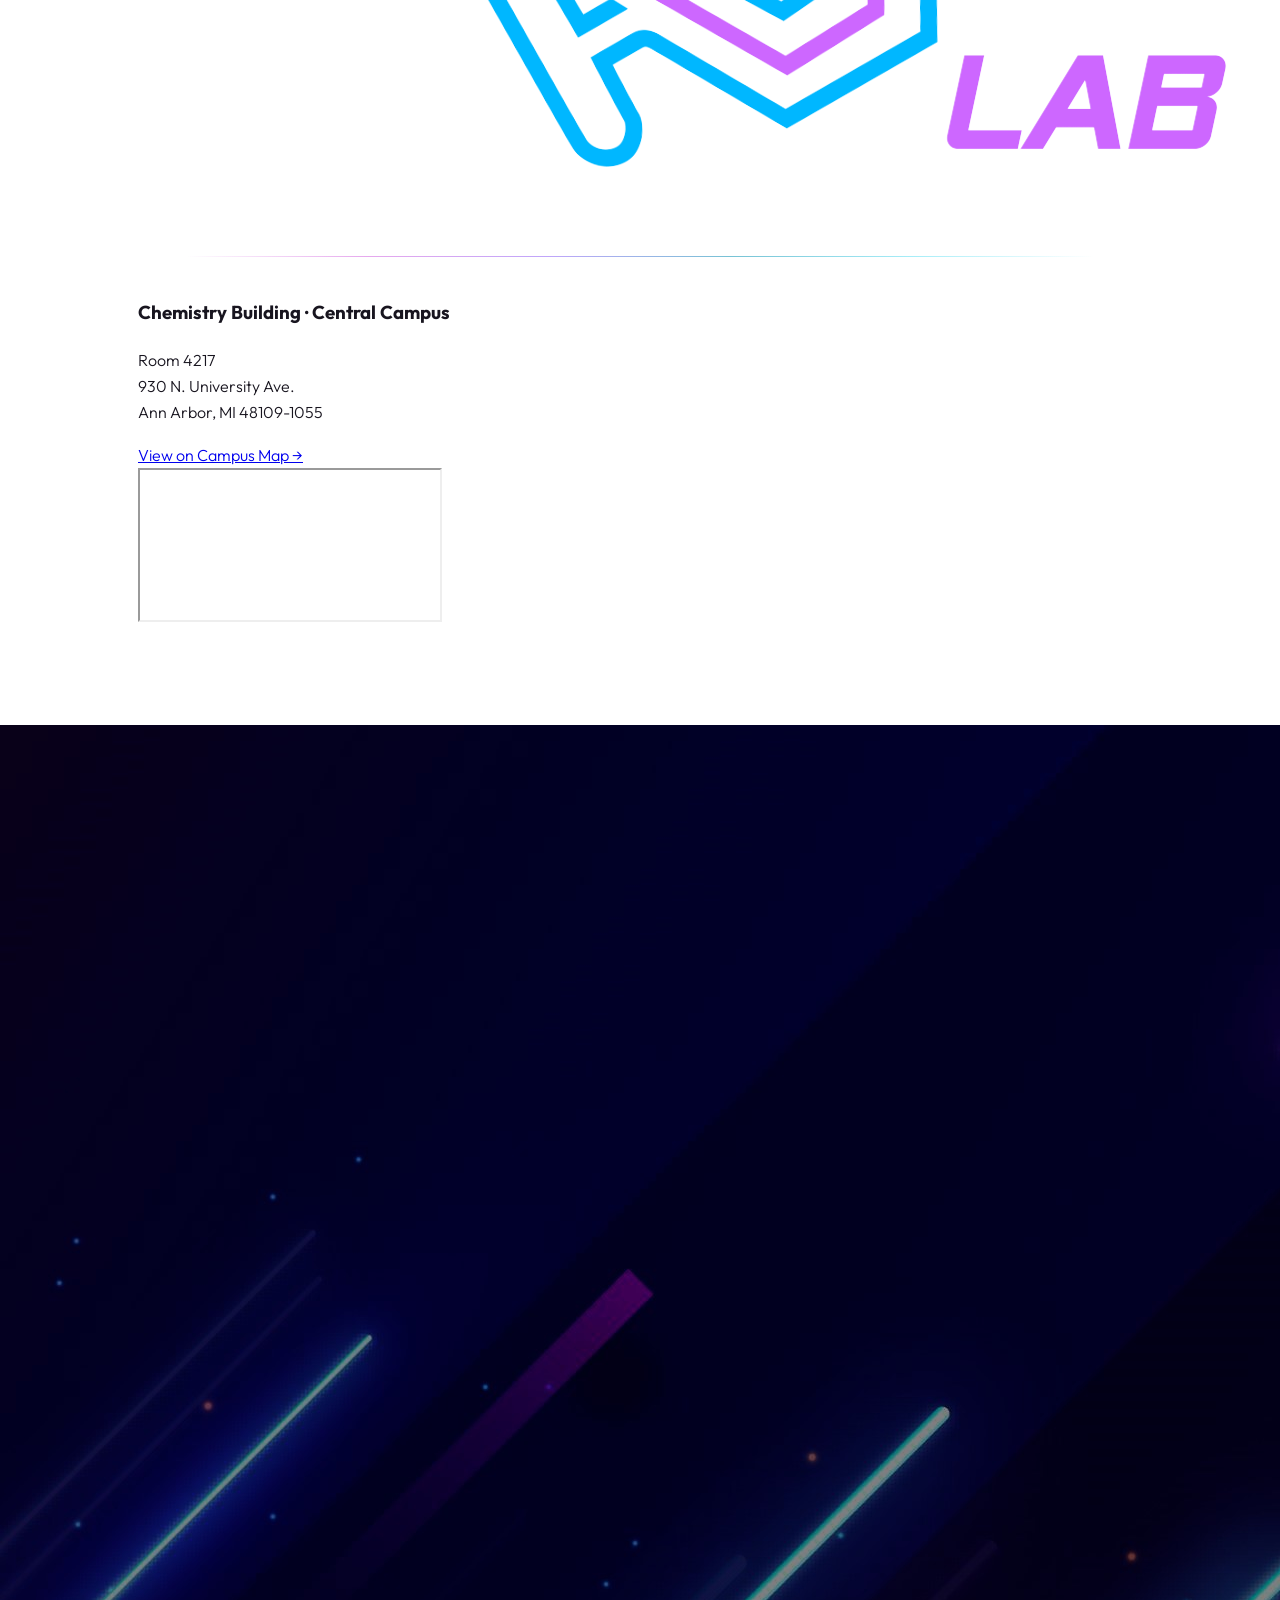
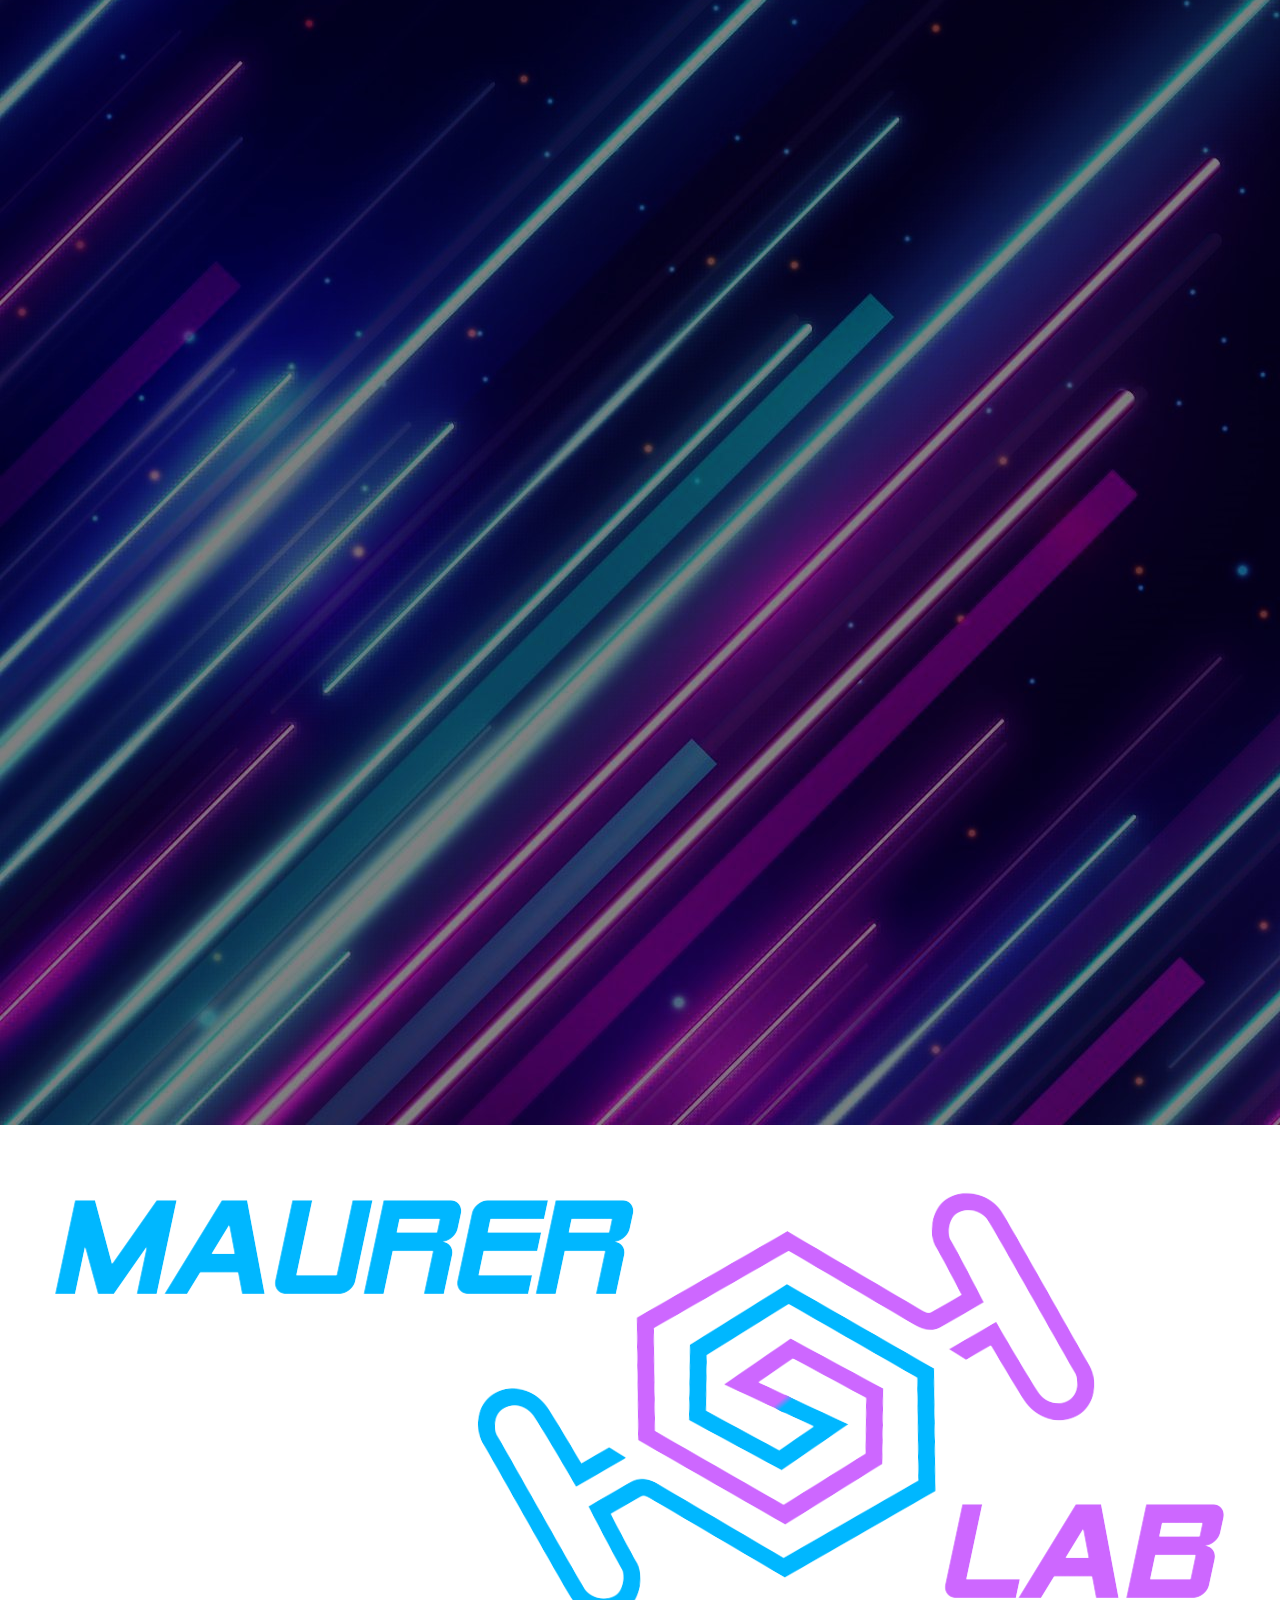
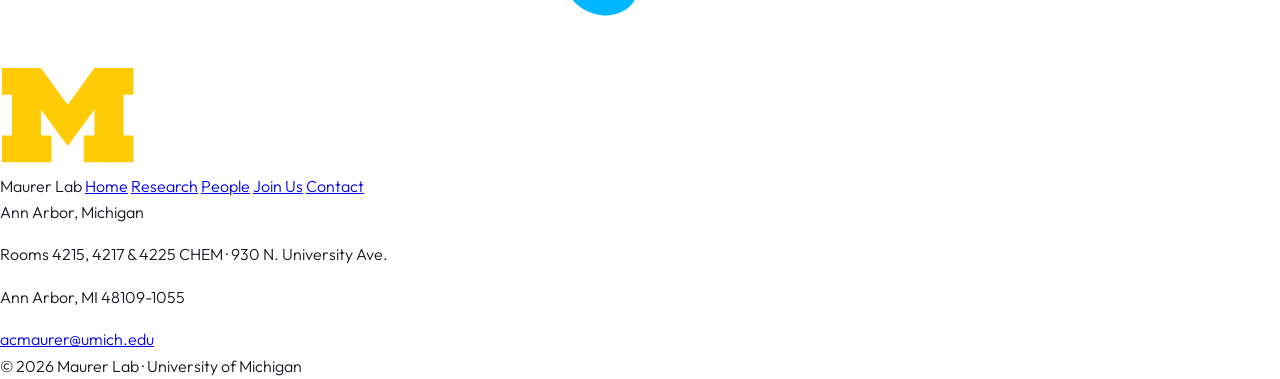
==== commit abb9d535: "Update contact.html" ====
--- a/contact.html
+++ b/contact.html
@@ -41,110 +41,51 @@
     .contact-note a { color: #0891b2; text-decoration: none; }
     .contact-note a:hover { color: #c026d3; }
 
-    /* ── LOGO REVEAL ANIMATION ── */
-    .contact-logo-wrap { position: sticky; top: 80px; display: flex; align-items: center; justify-content: center; padding: 1rem 0; }
-    .logo-reveal-container { position: relative; width: 100%; max-width: 720px; margin: 0 auto; }
-    .logo-reveal-svg { width: 100%; height: auto; display: block; }
-    .logo-replay-btn {
-      position: absolute; bottom: -28px; right: 0;
-      background: none; border: none; cursor: pointer;
-      font-size: 1.1rem; color: rgba(139,92,246,0.5);
-      transition: color 0.2s;
+    /* ── CONTACT LOGO BOX ── */
+    .contact-logo-wrap { position: sticky; top: 80px; display: flex; align-items: flex-start; justify-content: center; padding-top: 0.5rem; }
+    .contact-logo-box {
+      position: relative;
+      width: 100%;
+      max-width: 440px;
+      aspect-ratio: 1;
+      background: #0a0612;
+      display: flex;
+      align-items: center;
+      justify-content: center;
+      border-radius: 4px;
     }
-    .logo-replay-btn:hover { color: #8b5cf6; }
+    .contact-hex-svg {
+      position: absolute;
+      inset: 0;
+      width: 100%;
+      height: 100%;
+      display: block;
+    }
+    .contact-logo-img {
+      position: relative;
+      z-index: 2;
+      width: 82%;
+      height: auto;
+      display: block;
+      animation: logo-glow-pulse 3.2s ease-in-out infinite;
+    }
+    @keyframes logo-glow-pulse {
+      0%, 100% {
+        filter: drop-shadow(0 0 10px rgba(192,38,211,0.5))
+                drop-shadow(0 0 24px rgba(139,92,246,0.25));
+        transform: scale(1);
+      }
+      50% {
+        filter: drop-shadow(0 0 22px rgba(139,92,246,0.8))
+                drop-shadow(0 0 45px rgba(8,145,178,0.4))
+                drop-shadow(0 0 8px rgba(232,121,249,0.6));
+        transform: scale(1.025);
+      }
+    }
     @media (max-width: 900px) {
-      .contact-logo-wrap { position: sticky; top: 80px; display: flex; align-items: center; justify-content: center; padding: 1rem 0; }
-      .logo-reveal-container { position: relative; width: 100%; max-width: 720px; margin: 0 auto; }
+      .contact-logo-wrap { position: static; }
+      .contact-logo-box { max-width: 320px; margin: 0 auto; }
     }
-
-    .contact-hex-wrap { position: sticky; top: 120px; }
-    .contact-hex-svg { width: 100%; height: auto; display: block; overflow: visible; }
-    .contact-divider { display: block; width: 100%; height: 60px; pointer-events: none; margin: 3rem 0; }
-    .contact-location { display: grid; grid-template-columns: 1fr 1fr; gap: 2rem; border: 1px solid rgba(120,90,180,0.15); border-radius: 8px; overflow: hidden; }
-    .contact-location-info { padding: 2rem; }
-    .contact-location-info h3 { font-size: 1.1rem; font-weight: 500; color: #18151f; margin: 0 0 0.5rem; }
-    .contact-location-info p { font-size: 0.9rem; color: #4a4460; line-height: 1.75; margin: 0 0 1rem; }
-    .contact-location-info a { display: inline-block; font-family: 'Space Mono', monospace; font-size: 0.65rem; letter-spacing: 0.12em; text-transform: uppercase; color: #0891b2; text-decoration: none; border: 1px solid rgba(8,145,178,0.35); border-radius: 3px; padding: 0.45rem 1rem; }
-    .contact-map-embed { background: #f0edf8; min-height: 240px; display: flex; align-items: stretch; }
-    .contact-map-embed iframe { width: 100%; min-height: 240px; border: 0; display: block; }
-    .site-footer { position: relative; overflow: hidden; background: #04020e; }
-    .footer-bg { position: absolute; inset: 0; z-index: 0; }
-    .footer-bg-img { width: 100%; height: 100%; object-fit: cover; opacity: 0.75; display: block; }
-    .footer-bg-overlay { position: absolute; inset: 0; background: linear-gradient(135deg, rgba(4,2,16,0.55), rgba(8,4,28,0.45)); }
-    .footer-inner { position: relative; z-index: 1; max-width: 1200px; margin: 0 auto; padding: 3rem 3rem 2rem; display: grid; grid-template-columns: 1.2fr 1fr 1fr; gap: 3rem; align-items: start; }
-    .footer-brand { display: flex; flex-direction: column; align-items: flex-start; gap: 1.5rem; }
-    .footer-logo-img { height: 90px; width: auto; max-width: 320px; display: block; }
-    .footer-umich-img { height: 32px; width: auto; max-width: 220px; display: block; opacity: 0.9; }
-    .footer-nav { display: flex; flex-direction: column; gap: 0.55rem; background: transparent; border: none; padding: 0; }
-    .footer-nav-label, .footer-address-label { font-family: 'Space Mono', monospace; font-size: 0.62rem; letter-spacing: 0.18em; text-transform: uppercase; color: #0891b2; margin: 0 0 0.4rem; display: block; }
-    .footer-nav a { font-size: 0.9rem; color: rgba(255,255,255,0.55); text-decoration: none; display: block; }
-    .footer-nav a:hover { color: #e879f9; }
-    .footer-address { display: flex; flex-direction: column; gap: 0.3rem; }
-    .footer-address p { font-size: 0.85rem; color: rgba(255,255,255,0.45); line-height: 1.6; margin: 0; }
-    .footer-address a { font-size: 0.85rem; color: #0891b2; text-decoration: none; display: block; }
-    .footer-bottom { position: relative; z-index: 1; max-width: 1200px; margin: 0 auto; padding: 1rem 3rem 1.5rem; border-top: 1px solid rgba(255,255,255,0.06); font-size: 0.72rem; color: rgba(255,255,255,0.22); font-family: 'Space Mono', monospace; }
-    @media (max-width: 860px) {
-      body > nav { padding: 0.8rem 1.5rem; }
-      body > nav.nav-scrolled { padding: 0.35rem 1.5rem; }
-      main { padding: 3rem 1.5rem 4rem; }
-      .contact-section { grid-template-columns: 1fr; gap: 3rem; }
-  
-    /* ── LOGO REVEAL ANIMATION ── */
-    .contact-logo-wrap { position: sticky; top: 80px; display: flex; align-items: center; justify-content: center; padding: 1rem 0; }
-    .logo-reveal-container { position: relative; width: 100%; max-width: 720px; margin: 0 auto; }
-    .logo-reveal-svg { width: 100%; height: auto; display: block; }
-    .logo-replay-btn {
-      position: absolute; bottom: -28px; right: 0;
-      background: none; border: none; cursor: pointer;
-      font-size: 1.1rem; color: rgba(139,92,246,0.5);
-      transition: color 0.2s;
-    }
-    .logo-replay-btn:hover { color: #8b5cf6; }
-    @media (max-width: 900px) {
-      .contact-logo-wrap { position: sticky; top: 80px; display: flex; align-items: center; justify-content: center; padding: 1rem 0; }
-      .logo-reveal-container { position: relative; width: 100%; max-width: 720px; margin: 0 auto; }
-    }
-
-    .contact-hex-wrap { position: static; }
-      .contact-location { grid-template-columns: 1fr; }
-      .footer-inner { grid-template-columns: 1fr 1fr; }
-    }
-    @media (max-width: 500px) { .nav-links { display: none; } .footer-inner { grid-template-columns: 1fr; } }
-
-/* ── MOBILE NAV ── */
-.nav-hamburger {
-  display: none; flex-direction: column; justify-content: center;
-  gap: 5px; width: 36px; height: 36px;
-  background: none; border: none; cursor: pointer; padding: 4px; z-index: 200;
-}
-.nav-hamburger span {
-  display: block; height: 2px; width: 100%;
-  background: rgba(255,255,255,0.85); border-radius: 2px;
-  transition: transform 0.25s ease, opacity 0.25s ease;
-}
-.nav-hamburger.open span:nth-child(1) { transform: translateY(7px) rotate(45deg); }
-.nav-hamburger.open span:nth-child(2) { opacity: 0; }
-.nav-hamburger.open span:nth-child(3) { transform: translateY(-7px) rotate(-45deg); }
-@media (max-width: 768px) {
-  header > nav, body > nav { padding: 0.6rem 1.5rem !important; }
-  header > nav.nav-scrolled, body > nav.nav-scrolled { padding: 0.35rem 1.5rem !important; }
-  .nav-logo img { height: 58px !important; }
-  .nav-scrolled .nav-logo img { height: 42px !important; }
-  .nav-hamburger { display: flex; }
-  .nav-links {
-    display: flex !important; flex-direction: column;
-    position: fixed; top: 0; left: 0; right: 0; bottom: 0;
-    background: rgba(8,4,18,0.97); backdrop-filter: blur(12px);
-    align-items: center; justify-content: center;
-    gap: 2.2rem; z-index: 150;
-    opacity: 0; pointer-events: none;
-    transition: opacity 0.25s ease; padding: 0; margin: 0;
-  }
-  .nav-links.mobile-open { opacity: 1; pointer-events: all; }
-  .nav-links li { list-style: none; }
-  .nav-links a { font-size: 1.2rem !important; letter-spacing: 0.14em; color: rgba(255,255,255,0.7) !important; }
-  .nav-links a:hover, .nav-links a.active { color: #e879f9 !important; }
-}
   </style>
 </head>
 <body>
@@ -201,217 +142,63 @@
     </div>
 
     <div class="contact-logo-wrap">
-      <div class="logo-reveal-container">
-        <svg class="logo-reveal-svg" viewBox="0 0 680 340" xmlns="http://www.w3.org/2000/svg">
+      <div class="contact-logo-box">
+
+        <!-- Hex cluster background -->
+        <svg class="contact-hex-svg" viewBox="0 0 500 500" xmlns="http://www.w3.org/2000/svg">
   <defs>
-
-    <!-- Clip: hexagon that morphs to rectangle (revealing logo) -->
-    <clipPath id="hex-to-rect">
-      <polygon id="hex-clip-poly" points="340.0,170.0 340.0,170.0 340.0,170.0 340.0,170.0 340.0,170.0 340.0,170.0">
-        <!-- Phase 1: hex grows from 0 to full logo-covering size -->
-        <animate attributeName="points"
-          values="340.0,170.0 340.0,170.0 340.0,170.0 340.0,170.0 340.0,170.0 340.0,170.0;348.7,165.0 348.7,175.0 340.0,180.0 331.3,175.0 331.3,165.0 340.0,160.0;409.3,130.0 409.3,210.0 340.0,250.0 270.7,210.0 270.7,130.0 340.0,90.0;513.2,70.0 513.2,270.0 340.0,370.0 166.8,270.0 166.8,70.0 340.0,-30.0"
-          keyTimes="0;0.08;0.35;0.65"
-          dur="2.4s" fill="freeze"
-          calcMode="spline"
-          keySplines="0.4 0 0.6 1;0.2 0 0.5 1;0.3 0 0.4 1"/>
-      </polygon>
-      <!-- Phase 2: rectangle slides in to fill full logo area -->
-      <rect x="340" y="0" width="0" height="340">
-        <animate attributeName="x" values="340;0" dur="0.9s" begin="1.55s" fill="freeze"
-          calcMode="spline" keySplines="0.4 0 0.2 1"/>
-        <animate attributeName="width" values="0;680" dur="0.9s" begin="1.55s" fill="freeze"
-          calcMode="spline" keySplines="0.4 0 0.2 1"/>
-      </rect>
+    <radialGradient id="cg-glow" cx="50%" cy="50%" r="50%">
+      <stop offset="0%"  stop-color="#8b5cf6" stop-opacity="0.35"/>
+      <stop offset="60%" stop-color="#c026d3" stop-opacity="0.12"/>
+      <stop offset="100%" stop-color="#0a0612" stop-opacity="0"/>
+    </radialGradient>
+    <radialGradient id="cg-glow2" cx="50%" cy="50%" r="50%">
+      <stop offset="0%"  stop-color="#22d3ee" stop-opacity="0.2"/>
+      <stop offset="100%" stop-color="#0a0612" stop-opacity="0"/>
+    </radialGradient>
+    <filter id="cg-glow-f"><feGaussianBlur stdDeviation="8" result="b"/><feMerge><feMergeNode in="b"/><feMergeNode in="SourceGraphic"/></feMerge></filter>
+    <filter id="cg-logo-f"><feGaussianBlur stdDeviation="12" result="b"/><feMerge><feMergeNode in="b"/><feMergeNode in="SourceGraphic"/></feMerge></filter>
+    <clipPath id="cg-circle">
+      <circle cx="250" cy="250" r="230"/>
     </clipPath>
-
-    <!-- Gradients -->
-    <radialGradient id="core-glow" cx="50%" cy="50%" r="50%">
-      <stop offset="0%"   stop-color="#c026d3" stop-opacity="0.5"/>
-      <stop offset="50%"  stop-color="#8b5cf6" stop-opacity="0.2"/>
-      <stop offset="100%" stop-color="#0891b2" stop-opacity="0"/>
-    </radialGradient>
-    <radialGradient id="edge-glow" cx="50%" cy="50%" r="50%">
-      <stop offset="60%"  stop-color="#22d3ee" stop-opacity="0"/>
-      <stop offset="85%"  stop-color="#22d3ee" stop-opacity="0.6"/>
-      <stop offset="100%" stop-color="#22d3ee" stop-opacity="0"/>
-    </radialGradient>
-    <linearGradient id="sweep-grad" x1="0" y1="0" x2="1" y2="0">
-      <stop offset="0%"   stop-color="#22d3ee" stop-opacity="0.3"/>
-      <stop offset="50%"  stop-color="#8b5cf6" stop-opacity="0.15"/>
-      <stop offset="100%" stop-color="#e879f9" stop-opacity="0.25"/>
-    </linearGradient>
-    <filter id="hex-glow"><feGaussianBlur stdDeviation="6" result="b"/><feMerge><feMergeNode in="b"/><feMergeNode in="SourceGraphic"/></feMerge></filter>
-    <filter id="scatter-glow"><feGaussianBlur stdDeviation="3" result="b"/><feMerge><feMergeNode in="b"/><feMergeNode in="SourceGraphic"/></feMerge></filter>
-    <filter id="logo-glow"><feGaussianBlur stdDeviation="8" result="b"/><feMerge><feMergeNode in="b"/><feMergeNode in="SourceGraphic"/></feMerge></filter>
-
   </defs>
-
-  <!-- Background -->
-  <rect width="680" height="340" fill="transparent"/>
-
-  <!-- ══ PHASE 1: GROWING HEX ══ -->
-  <!-- Ambient glow bloom that grows with the hex -->
-  <ellipse cx="340" cy="170" rx="0" ry="0" fill="url(#core-glow)">
-    <animate attributeName="rx" values="0;0;120;260;320" keyTimes="0;0.06;0.35;0.65;1" dur="2.4s" fill="freeze"
-      calcMode="spline" keySplines="0.4 0 1 1;0.2 0 0.5 1;0.3 0 0.4 1;0.3 0 0.4 1"/>
-    <animate attributeName="ry" values="0;0;100;220;270" keyTimes="0;0.06;0.35;0.65;1" dur="2.4s" fill="freeze"
-      calcMode="spline" keySplines="0.4 0 1 1;0.2 0 0.5 1;0.3 0 0.4 1;0.3 0 0.4 1"/>
-    <animate attributeName="opacity" values="0;0;0.8;0.9;0.5" keyTimes="0;0.06;0.35;0.65;1" dur="2.4s" fill="freeze"/>
-  </ellipse>
-
-  <!-- Hex outline that grows then fades as logo appears -->
-  <polygon points="340.0,170.0 340.0,170.0 340.0,170.0 340.0,170.0 340.0,170.0 340.0,170.0" fill="rgba(139,92,246,0.08)" stroke="#8b5cf6" stroke-width="2" filter="url(#hex-glow)">
-    <animate attributeName="points"
-      values="340.0,170.0 340.0,170.0 340.0,170.0 340.0,170.0 340.0,170.0 340.0,170.0;348.7,165.0 348.7,175.0 340.0,180.0 331.3,175.0 331.3,165.0 340.0,160.0;411.0,129.0 411.0,211.0 340.0,252.0 269.0,211.0 269.0,129.0 340.0,88.0;517.5,67.5 517.5,272.5 340.0,375.0 162.5,272.5 162.5,67.5 340.0,-35.0"
-      keyTimes="0;0.08;0.35;0.65" dur="2.4s" fill="freeze"
-      calcMode="spline" keySplines="0.4 0 0.6 1;0.2 0 0.5 1;0.3 0 0.4 1"/>
-    <animate attributeName="opacity" values="0;1;1;1;0.6;0" keyTimes="0;0.08;0.35;0.65;0.85;1" dur="3.2s" fill="freeze"/>
-    <animate attributeName="stroke-width" values="2;2.5;1.5;0.8" keyTimes="0;0.35;0.65;1" dur="3.2s" fill="freeze"/>
-  </polygon>
-
-  <!-- Inner hex (smaller, contrasting color) -->
-  <polygon points="340.0,170.0 340.0,170.0 340.0,170.0 340.0,170.0 340.0,170.0 340.0,170.0" fill="none" stroke="#c026d3" stroke-width="1" opacity="0">
-    <animate attributeName="points"
-      values="340.0,170.0 340.0,170.0 340.0,170.0 340.0,170.0 340.0,170.0 340.0,170.0;346.9,166.0 346.9,174.0 340.0,178.0 333.1,174.0 333.1,166.0 340.0,162.0;387.6,142.5 387.6,197.5 340.0,225.0 292.4,197.5 292.4,142.5 340.0,115.0;461.2,100.0 461.2,240.0 340.0,310.0 218.8,240.0 218.8,100.0 340.0,30.0"
-      keyTimes="0;0.08;0.35;0.65" dur="2.4s" fill="freeze"/>
-    <animate attributeName="opacity" values="0;0.8;0.6;0.3;0" keyTimes="0;0.12;0.35;0.65;0.85" dur="3.2s" fill="freeze"/>
-  </polygon>
-
-  <!-- Leading edge glow ring -->
-  <polygon points="340.0,170.0 340.0,170.0 340.0,170.0 340.0,170.0 340.0,170.0 340.0,170.0" fill="none" stroke="#22d3ee" stroke-width="4" opacity="0" filter="url(#hex-glow)">
-    <animate attributeName="points"
-      values="340.0,170.0 340.0,170.0 340.0,170.0 340.0,170.0 340.0,170.0 340.0,170.0;348.7,165.0 348.7,175.0 340.0,180.0 331.3,175.0 331.3,165.0 340.0,160.0;413.6,127.5 413.6,212.5 340.0,255.0 266.4,212.5 266.4,127.5 340.0,85.0;521.9,65.0 521.9,275.0 340.0,380.0 158.1,275.0 158.1,65.0 340.0,-40.0"
-      keyTimes="0;0.08;0.35;0.65" dur="2.4s" fill="freeze"/>
-    <animate attributeName="opacity" values="0;0.9;0.7;0.2;0" keyTimes="0;0.1;0.35;0.6;0.85" dur="3.2s" fill="freeze"/>
-    <animate attributeName="stroke-width" values="4;3;2;0.5" keyTimes="0;0.2;0.5;0.85" dur="3.2s" fill="freeze"/>
-  </polygon>
-
-  <!-- ══ PHASE 2: LOGO REVEAL ══ -->
-  <image href="assets/img/MaurerLabs-Logo_FinalFrame100cropped.png"
-         x="0" y="30" width="680" height="279"
-         clip-path="url(#hex-to-rect)"
-         preserveAspectRatio="xMidYMid meet"
-         opacity="0">
-    <animate attributeName="opacity" values="0;0;0.5;1" keyTimes="0;0.4;0.65;0.85" dur="3.2s" fill="freeze"/>
-  </image>
-
-  <!-- Sweep glow over logo after reveal -->
-  <rect x="0" y="0" width="680" height="340" fill="url(#sweep-grad)" opacity="0" clip-path="url(#hex-to-rect)">
-    <animate attributeName="opacity" values="0;0;0.5;0" keyTimes="0;0.65;0.78;1" dur="3.8s" fill="freeze"/>
-  </rect>
-
-  <!-- ══ PHASE 3: LOGO PULSES (after reveal) ══ -->
-  <!-- Persistent hex outline around logo area -->
-  <polygon points="526.2,62.5 526.2,277.5 340.0,385.0 153.8,277.5 153.8,62.5 340.0,-45.0" fill="none" stroke="#8b5cf6" stroke-width="1.2" opacity="0" filter="url(#hex-glow)">
-    <animate attributeName="opacity" values="0;0;0.5;0.7;0.4" keyTimes="0;0.7;0.85;0.92;1" dur="3.8s" fill="freeze"/>
-    <animate attributeName="opacity" values="0.4;0.7;0.4" dur="3s" begin="3.8s" repeatCount="indefinite"/>
-    <animate attributeName="stroke-width" values="1.2;2;1.2" dur="3s" begin="3.8s" repeatCount="indefinite"/>
-  </polygon>
-
-  <!-- ══ SCATTERED HEXAGONS (fly in after logo appears) ══ -->
-  <polygon points="60.0,50.0 60.0,50.0 60.0,50.0 60.0,50.0 60.0,50.0 60.0,50.0" fill="none" stroke="#c026d3" stroke-width="0.9" opacity="0" filter="url(#scatter-glow)">
-    <animate attributeName="points" values="60.0,50.0 60.0,50.0 60.0,50.0 60.0,50.0 60.0,50.0 60.0,50.0;79.1,39.0 79.1,61.0 60.0,72.0 40.9,61.0 40.9,39.0 60.0,28.0" dur="0.5s" begin="1.80s" fill="freeze" calcMode="spline" keySplines="0.2 0 0.4 1"/>
-    <animate attributeName="opacity" values="0;0.7" dur="0.4s" begin="1.80s" fill="freeze"/>
-    <animate attributeName="opacity" values="0.7;0.28;0.7" dur="3.5s" begin="2.30s" repeatCount="indefinite"/>
-  </polygon>
-  <polygon points="620.0,45.0 620.0,45.0 620.0,45.0 620.0,45.0 620.0,45.0 620.0,45.0" fill="none" stroke="#22d3ee" stroke-width="0.9" opacity="0" filter="url(#scatter-glow)">
-    <animate attributeName="points" values="620.0,45.0 620.0,45.0 620.0,45.0 620.0,45.0 620.0,45.0 620.0,45.0;635.6,36.0 635.6,54.0 620.0,63.0 604.4,54.0 604.4,36.0 620.0,27.0" dur="0.5s" begin="1.92s" fill="freeze" calcMode="spline" keySplines="0.2 0 0.4 1"/>
-    <animate attributeName="opacity" values="0;0.65" dur="0.4s" begin="1.92s" fill="freeze"/>
-    <animate attributeName="opacity" values="0.65;0.26;0.65" dur="4.2s" begin="2.42s" repeatCount="indefinite"/>
-  </polygon>
-  <polygon points="30.0,200.0 30.0,200.0 30.0,200.0 30.0,200.0 30.0,200.0 30.0,200.0" fill="none" stroke="#8b5cf6" stroke-width="0.9" opacity="0" filter="url(#scatter-glow)">
-    <animate attributeName="points" values="30.0,200.0 30.0,200.0 30.0,200.0 30.0,200.0 30.0,200.0 30.0,200.0;43.9,192.0 43.9,208.0 30.0,216.0 16.1,208.0 16.1,192.0 30.0,184.0" dur="0.5s" begin="2.04s" fill="freeze" calcMode="spline" keySplines="0.2 0 0.4 1"/>
-    <animate attributeName="opacity" values="0;0.55" dur="0.4s" begin="2.04s" fill="freeze"/>
-    <animate attributeName="opacity" values="0.55;0.22;0.55" dur="5.1s" begin="2.54s" repeatCount="indefinite"/>
-  </polygon>
-  <polygon points="645.0,210.0 645.0,210.0 645.0,210.0 645.0,210.0 645.0,210.0 645.0,210.0" fill="none" stroke="#0891b2" stroke-width="0.9" opacity="0" filter="url(#scatter-glow)">
-    <animate attributeName="points" values="645.0,210.0 645.0,210.0 645.0,210.0 645.0,210.0 645.0,210.0 645.0,210.0;662.3,200.0 662.3,220.0 645.0,230.0 627.7,220.0 627.7,200.0 645.0,190.0" dur="0.5s" begin="2.16s" fill="freeze" calcMode="spline" keySplines="0.2 0 0.4 1"/>
-    <animate attributeName="opacity" values="0;0.6" dur="0.4s" begin="2.16s" fill="freeze"/>
-    <animate attributeName="opacity" values="0.6;0.24;0.6" dur="3.8s" begin="2.66s" repeatCount="indefinite"/>
-  </polygon>
-  <polygon points="80.0,310.0 80.0,310.0 80.0,310.0 80.0,310.0 80.0,310.0 80.0,310.0" fill="none" stroke="#e879f9" stroke-width="0.9" opacity="0" filter="url(#scatter-glow)">
-    <animate attributeName="points" values="80.0,310.0 80.0,310.0 80.0,310.0 80.0,310.0 80.0,310.0 80.0,310.0;100.8,298.0 100.8,322.0 80.0,334.0 59.2,322.0 59.2,298.0 80.0,286.0" dur="0.5s" begin="2.28s" fill="freeze" calcMode="spline" keySplines="0.2 0 0.4 1"/>
-    <animate attributeName="opacity" values="0;0.65" dur="0.4s" begin="2.28s" fill="freeze"/>
-    <animate attributeName="opacity" values="0.65;0.26;0.65" dur="4.7s" begin="2.78s" repeatCount="indefinite"/>
-  </polygon>
-  <polygon points="600.0,300.0 600.0,300.0 600.0,300.0 600.0,300.0 600.0,300.0 600.0,300.0" fill="none" stroke="#22d3ee" stroke-width="0.9" opacity="0" filter="url(#scatter-glow)">
-    <animate attributeName="points" values="600.0,300.0 600.0,300.0 600.0,300.0 600.0,300.0 600.0,300.0 600.0,300.0;613.9,292.0 613.9,308.0 600.0,316.0 586.1,308.0 586.1,292.0 600.0,284.0" dur="0.5s" begin="2.40s" fill="freeze" calcMode="spline" keySplines="0.2 0 0.4 1"/>
-    <animate attributeName="opacity" values="0;0.55" dur="0.4s" begin="2.40s" fill="freeze"/>
-    <animate attributeName="opacity" values="0.55;0.22;0.55" dur="5.5s" begin="2.90s" repeatCount="indefinite"/>
-  </polygon>
-  <polygon points="180.0,25.0 180.0,25.0 180.0,25.0 180.0,25.0 180.0,25.0 180.0,25.0" fill="none" stroke="#8b5cf6" stroke-width="0.9" opacity="0" filter="url(#scatter-glow)">
-    <animate attributeName="points" values="180.0,25.0 180.0,25.0 180.0,25.0 180.0,25.0 180.0,25.0 180.0,25.0;192.1,18.0 192.1,32.0 180.0,39.0 167.9,32.0 167.9,18.0 180.0,11.0" dur="0.5s" begin="2.52s" fill="freeze" calcMode="spline" keySplines="0.2 0 0.4 1"/>
-    <animate attributeName="opacity" values="0;0.5" dur="0.4s" begin="2.52s" fill="freeze"/>
-    <animate attributeName="opacity" values="0.5;0.20;0.5" dur="6.0s" begin="3.02s" repeatCount="indefinite"/>
-  </polygon>
-  <polygon points="500.0,320.0 500.0,320.0 500.0,320.0 500.0,320.0 500.0,320.0 500.0,320.0" fill="none" stroke="#c026d3" stroke-width="0.9" opacity="0" filter="url(#scatter-glow)">
-    <animate attributeName="points" values="500.0,320.0 500.0,320.0 500.0,320.0 500.0,320.0 500.0,320.0 500.0,320.0;515.6,311.0 515.6,329.0 500.0,338.0 484.4,329.0 484.4,311.0 500.0,302.0" dur="0.5s" begin="2.64s" fill="freeze" calcMode="spline" keySplines="0.2 0 0.4 1"/>
-    <animate attributeName="opacity" values="0;0.55" dur="0.4s" begin="2.64s" fill="freeze"/>
-    <animate attributeName="opacity" values="0.55;0.22;0.55" dur="4.0s" begin="3.14s" repeatCount="indefinite"/>
-  </polygon>
-  <polygon points="120.0,290.0 120.0,290.0 120.0,290.0 120.0,290.0 120.0,290.0 120.0,290.0" fill="none" stroke="#0891b2" stroke-width="0.9" opacity="0" filter="url(#scatter-glow)">
-    <animate attributeName="points" values="120.0,290.0 120.0,290.0 120.0,290.0 120.0,290.0 120.0,290.0 120.0,290.0;130.4,284.0 130.4,296.0 120.0,302.0 109.6,296.0 109.6,284.0 120.0,278.0" dur="0.5s" begin="2.76s" fill="freeze" calcMode="spline" keySplines="0.2 0 0.4 1"/>
-    <animate attributeName="opacity" values="0;0.45" dur="0.4s" begin="2.76s" fill="freeze"/>
-    <animate attributeName="opacity" values="0.45;0.18;0.45" dur="5.8s" begin="3.26s" repeatCount="indefinite"/>
-  </polygon>
-  <polygon points="560.0,60.0 560.0,60.0 560.0,60.0 560.0,60.0 560.0,60.0 560.0,60.0" fill="none" stroke="#e879f9" stroke-width="0.9" opacity="0" filter="url(#scatter-glow)">
-    <animate attributeName="points" values="560.0,60.0 560.0,60.0 560.0,60.0 560.0,60.0 560.0,60.0 560.0,60.0;572.1,53.0 572.1,67.0 560.0,74.0 547.9,67.0 547.9,53.0 560.0,46.0" dur="0.5s" begin="2.88s" fill="freeze" calcMode="spline" keySplines="0.2 0 0.4 1"/>
-    <animate attributeName="opacity" values="0;0.5" dur="0.4s" begin="2.88s" fill="freeze"/>
-    <animate attributeName="opacity" values="0.5;0.20;0.5" dur="6.5s" begin="3.38s" repeatCount="indefinite"/>
-  </polygon>
-  <polygon points="30.0,100.0 30.0,100.0 30.0,100.0 30.0,100.0 30.0,100.0 30.0,100.0" fill="none" stroke="#22d3ee" stroke-width="0.9" opacity="0" filter="url(#scatter-glow)">
-    <animate attributeName="points" values="30.0,100.0 30.0,100.0 30.0,100.0 30.0,100.0 30.0,100.0 30.0,100.0;38.7,95.0 38.7,105.0 30.0,110.0 21.3,105.0 21.3,95.0 30.0,90.0" dur="0.5s" begin="3.00s" fill="freeze" calcMode="spline" keySplines="0.2 0 0.4 1"/>
-    <animate attributeName="opacity" values="0;0.4" dur="0.4s" begin="3.00s" fill="freeze"/>
-    <animate attributeName="opacity" values="0.4;0.16;0.4" dur="7.0s" begin="3.50s" repeatCount="indefinite"/>
-  </polygon>
-  <polygon points="650.0,130.0 650.0,130.0 650.0,130.0 650.0,130.0 650.0,130.0 650.0,130.0" fill="none" stroke="#8b5cf6" stroke-width="0.9" opacity="0" filter="url(#scatter-glow)">
-    <animate attributeName="points" values="650.0,130.0 650.0,130.0 650.0,130.0 650.0,130.0 650.0,130.0 650.0,130.0;660.4,124.0 660.4,136.0 650.0,142.0 639.6,136.0 639.6,124.0 650.0,118.0" dur="0.5s" begin="3.12s" fill="freeze" calcMode="spline" keySplines="0.2 0 0.4 1"/>
-    <animate attributeName="opacity" values="0;0.4" dur="0.4s" begin="3.12s" fill="freeze"/>
-    <animate attributeName="opacity" values="0.4;0.16;0.4" dur="6.2s" begin="3.62s" repeatCount="indefinite"/>
-  </polygon>
-  <circle cx="60" cy="50" r="2" fill="#c026d3" opacity="0">
-    <animate attributeName="opacity" values="0;0.56" dur="0.3s" begin="2.00s" fill="freeze"/>
-    <animate attributeName="opacity" values="0.56;0.21;0.56" dur="3.5s" begin="2.40s" repeatCount="indefinite"/>
-  </circle>
-  <circle cx="620" cy="45" r="2" fill="#22d3ee" opacity="0">
-    <animate attributeName="opacity" values="0;0.52" dur="0.3s" begin="2.12s" fill="freeze"/>
-    <animate attributeName="opacity" values="0.52;0.20;0.52" dur="4.2s" begin="2.52s" repeatCount="indefinite"/>
-  </circle>
-  <circle cx="30" cy="200" r="2" fill="#8b5cf6" opacity="0">
-    <animate attributeName="opacity" values="0;0.44" dur="0.3s" begin="2.24s" fill="freeze"/>
-    <animate attributeName="opacity" values="0.44;0.17;0.44" dur="5.1s" begin="2.64s" repeatCount="indefinite"/>
-  </circle>
-  <circle cx="645" cy="210" r="2" fill="#0891b2" opacity="0">
-    <animate attributeName="opacity" values="0;0.48" dur="0.3s" begin="2.36s" fill="freeze"/>
-    <animate attributeName="opacity" values="0.48;0.18;0.48" dur="3.8s" begin="2.76s" repeatCount="indefinite"/>
-  </circle>
-  <circle cx="80" cy="310" r="2" fill="#e879f9" opacity="0">
-    <animate attributeName="opacity" values="0;0.52" dur="0.3s" begin="2.48s" fill="freeze"/>
-    <animate attributeName="opacity" values="0.52;0.20;0.52" dur="4.7s" begin="2.88s" repeatCount="indefinite"/>
-  </circle>
-  <circle cx="600" cy="300" r="2" fill="#22d3ee" opacity="0">
-    <animate attributeName="opacity" values="0;0.44" dur="0.3s" begin="2.60s" fill="freeze"/>
-    <animate attributeName="opacity" values="0.44;0.17;0.44" dur="5.5s" begin="3.00s" repeatCount="indefinite"/>
-  </circle>
-
-  <!-- ══ PERSISTENT LOGO GLOW PULSE ══ -->
-  <rect width="680" height="340" fill="rgba(139,92,246,0)" clip-path="url(#hex-to-rect)">
-    <animate attributeName="fill"
-      values="rgba(139,92,246,0);rgba(192,38,211,0.06);rgba(8,145,178,0.05);rgba(139,92,246,0)"
-      dur="4s" begin="3.5s" repeatCount="indefinite"/>
-  </rect>
-
+  <rect width="500" height="500" fill="#0a0612" rx="0"/>
+  <ellipse cx="250" cy="250" rx="180" ry="160" fill="url(#cg-glow)" opacity="0.8"><animate attributeName="opacity" values="0.5;1;0.5" dur="3.2s" repeatCount="indefinite"/><animate attributeName="rx" values="160;195;160" dur="3.2s" repeatCount="indefinite"/></ellipse>
+  <ellipse cx="250" cy="250" rx="130" ry="120" fill="url(#cg-glow2)" opacity="0.6"><animate attributeName="opacity" values="0.4;0.8;0.4" dur="3.2s" begin="1.6s" repeatCount="indefinite"/></ellipse>
+  <polygon points="345.3,195.0 345.3,305.0 250.0,360.0 154.7,305.0 154.7,195.0 250.0,140.0" fill="rgba(139,92,246,0.06)" stroke="#8b5cf6" stroke-width="2.0" opacity="0.9" filter="url(#cg-glow-f)"><animate attributeName="opacity" values="0.41;0.90;0.41" dur="3.2s" begin="0s" repeatCount="indefinite"/><animate attributeName="stroke-width" values="2.0;4.0;2.0" dur="3.2s" begin="0s" repeatCount="indefinite"/></polygon>
+  <polygon points="323.6,207.5 323.6,292.5 250.0,335.0 176.4,292.5 176.4,207.5 250.0,165.0" fill="none" stroke="#c026d3" stroke-width="1.2" opacity="0.55"/>
+  <polygon points="182.0,220.0 182.0,280.0 130.0,310.0 78.0,280.0 78.0,220.0 130.0,190.0" fill="rgba(192,38,211,0.04)" stroke="#c026d3" stroke-width="0.9" opacity="0.6"/>
+  <polygon points="422.0,220.0 422.0,280.0 370.0,310.0 318.0,280.0 318.0,220.0 370.0,190.0" fill="rgba(34,211,238,0.04)" stroke="#22d3ee" stroke-width="0.9" opacity="0.58"/>
+  <polygon points="242.0,116.0 242.0,176.0 190.0,206.0 138.0,176.0 138.0,116.0 190.0,86.0" fill="rgba(139,92,246,0.04)" stroke="#8b5cf6" stroke-width="0.9" opacity="0.62"/>
+  <polygon points="362.0,116.0 362.0,176.0 310.0,206.0 258.0,176.0 258.0,116.0 310.0,86.0" fill="rgba(8,145,178,0.04)" stroke="#0891b2" stroke-width="0.9" opacity="0.58"/>
+  <polygon points="242.0,324.0 242.0,384.0 190.0,414.0 138.0,384.0 138.0,324.0 190.0,294.0" fill="rgba(192,38,211,0.04)" stroke="#c026d3" stroke-width="0.9" opacity="0.58"/>
+  <polygon points="362.0,324.0 362.0,384.0 310.0,414.0 258.0,384.0 258.0,324.0 310.0,294.0" fill="rgba(34,211,238,0.04)" stroke="#22d3ee" stroke-width="0.9" opacity="0.6"/>
+  <polygon points="97.9,176.0 97.9,214.0 65.0,233.0 32.1,214.0 32.1,176.0 65.0,157.0" fill="none" stroke="#8b5cf6" stroke-width="0.7" opacity="0.42"/>
+  <polygon points="467.9,176.0 467.9,214.0 435.0,233.0 402.1,214.0 402.1,176.0 435.0,157.0" fill="none" stroke="#0891b2" stroke-width="0.7" opacity="0.4"/>
+  <polygon points="97.9,286.0 97.9,324.0 65.0,343.0 32.1,324.0 32.1,286.0 65.0,267.0" fill="none" stroke="#c026d3" stroke-width="0.7" opacity="0.38"/>
+  <polygon points="467.9,286.0 467.9,324.0 435.0,343.0 402.1,324.0 402.1,286.0 435.0,267.0" fill="none" stroke="#22d3ee" stroke-width="0.7" opacity="0.38"/>
+  <polygon points="282.9,36.0 282.9,74.0 250.0,93.0 217.1,74.0 217.1,36.0 250.0,17.0" fill="none" stroke="#8b5cf6" stroke-width="0.7" opacity="0.4"/>
+  <polygon points="282.9,426.0 282.9,464.0 250.0,483.0 217.1,464.0 217.1,426.0 250.0,407.0" fill="none" stroke="#c026d3" stroke-width="0.7" opacity="0.38"/>
+  <polygon points="39.1,239.0 39.1,261.0 20.0,272.0 0.9,261.0 0.9,239.0 20.0,228.0" fill="none" stroke="#c026d3" stroke-width="0.5" opacity="0.28"/>
+  <polygon points="499.1,239.0 499.1,261.0 480.0,272.0 460.9,261.0 460.9,239.0 480.0,228.0" fill="none" stroke="#22d3ee" stroke-width="0.5" opacity="0.28"/>
+  <polygon points="110.6,56.0 110.6,74.0 95.0,83.0 79.4,74.0 79.4,56.0 95.0,47.0" fill="none" stroke="#8b5cf6" stroke-width="0.5" opacity="0.25"/>
+  <polygon points="420.6,56.0 420.6,74.0 405.0,83.0 389.4,74.0 389.4,56.0 405.0,47.0" fill="none" stroke="#0891b2" stroke-width="0.5" opacity="0.25"/>
+  <polygon points="110.6,426.0 110.6,444.0 95.0,453.0 79.4,444.0 79.4,426.0 95.0,417.0" fill="none" stroke="#c026d3" stroke-width="0.5" opacity="0.24"/>
+  <polygon points="420.6,426.0 420.6,444.0 405.0,453.0 389.4,444.0 389.4,426.0 405.0,417.0" fill="none" stroke="#22d3ee" stroke-width="0.5" opacity="0.24"/>
+  <polygon points="192.1,13.0 192.1,27.0 180.0,34.0 167.9,27.0 167.9,13.0 180.0,6.0" fill="none" stroke="#8b5cf6" stroke-width="0.4" opacity="0.22"/>
+  <polygon points="332.1,13.0 332.1,27.0 320.0,34.0 307.9,27.0 307.9,13.0 320.0,6.0" fill="none" stroke="#c026d3" stroke-width="0.4" opacity="0.22"/>
+  <polygon points="192.1,473.0 192.1,487.0 180.0,494.0 167.9,487.0 167.9,473.0 180.0,466.0" fill="none" stroke="#22d3ee" stroke-width="0.4" opacity="0.2"/>
+  <polygon points="332.1,473.0 332.1,487.0 320.0,494.0 307.9,487.0 307.9,473.0 320.0,466.0" fill="none" stroke="#0891b2" stroke-width="0.4" opacity="0.2"/>
 </svg>
-        <button class="logo-replay-btn"
-          onclick="(function(){var s=document.querySelector('.logo-reveal-svg');var c=s.cloneNode(true);s.parentNode.replaceChild(c,s);})();"
-          title="Replay">&#8635;</button>
-      </div>
-    </div>
-      <div class="contact-block">
-        <span class="contact-block-label">Office</span>
-        <p>4024 CHEM</p>
-      </div>
+
+        <!-- Logo centered over the hex cluster, CSS animated -->
+        <img src="assets/img/MaurerLabs-Logo_FinalFrame100cropped.png"
+             alt="Maurer Lab"
+             class="contact-logo-img">
+
+        <!-- Replay hint (invisible, just in case) -->
+      </div>
+    </div>
       <div class="contact-block">
         <span class="contact-block-label">Lab Space</span>
         <p>4215, 4217 &amp; 4225 CHEM Building<br>930 N. University Ave.<br>Ann Arbor, MI 48109-1055</p>
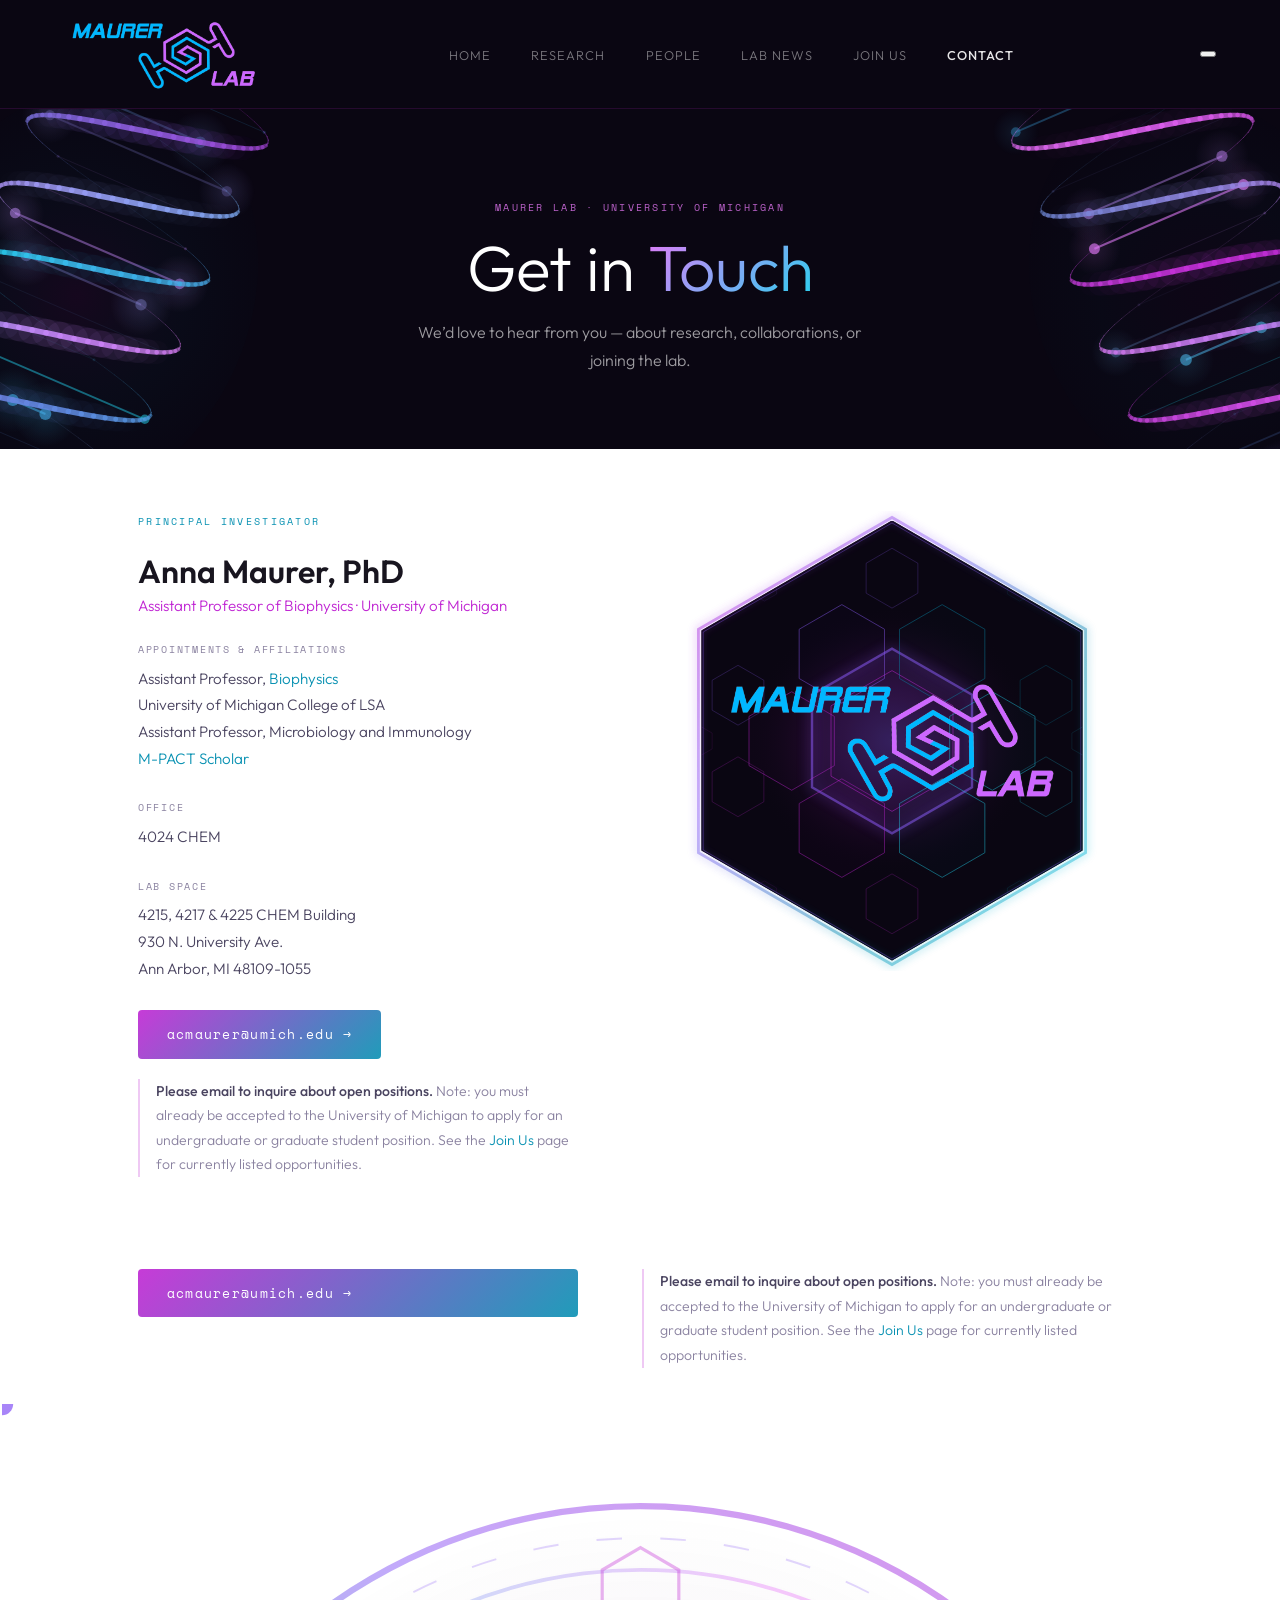
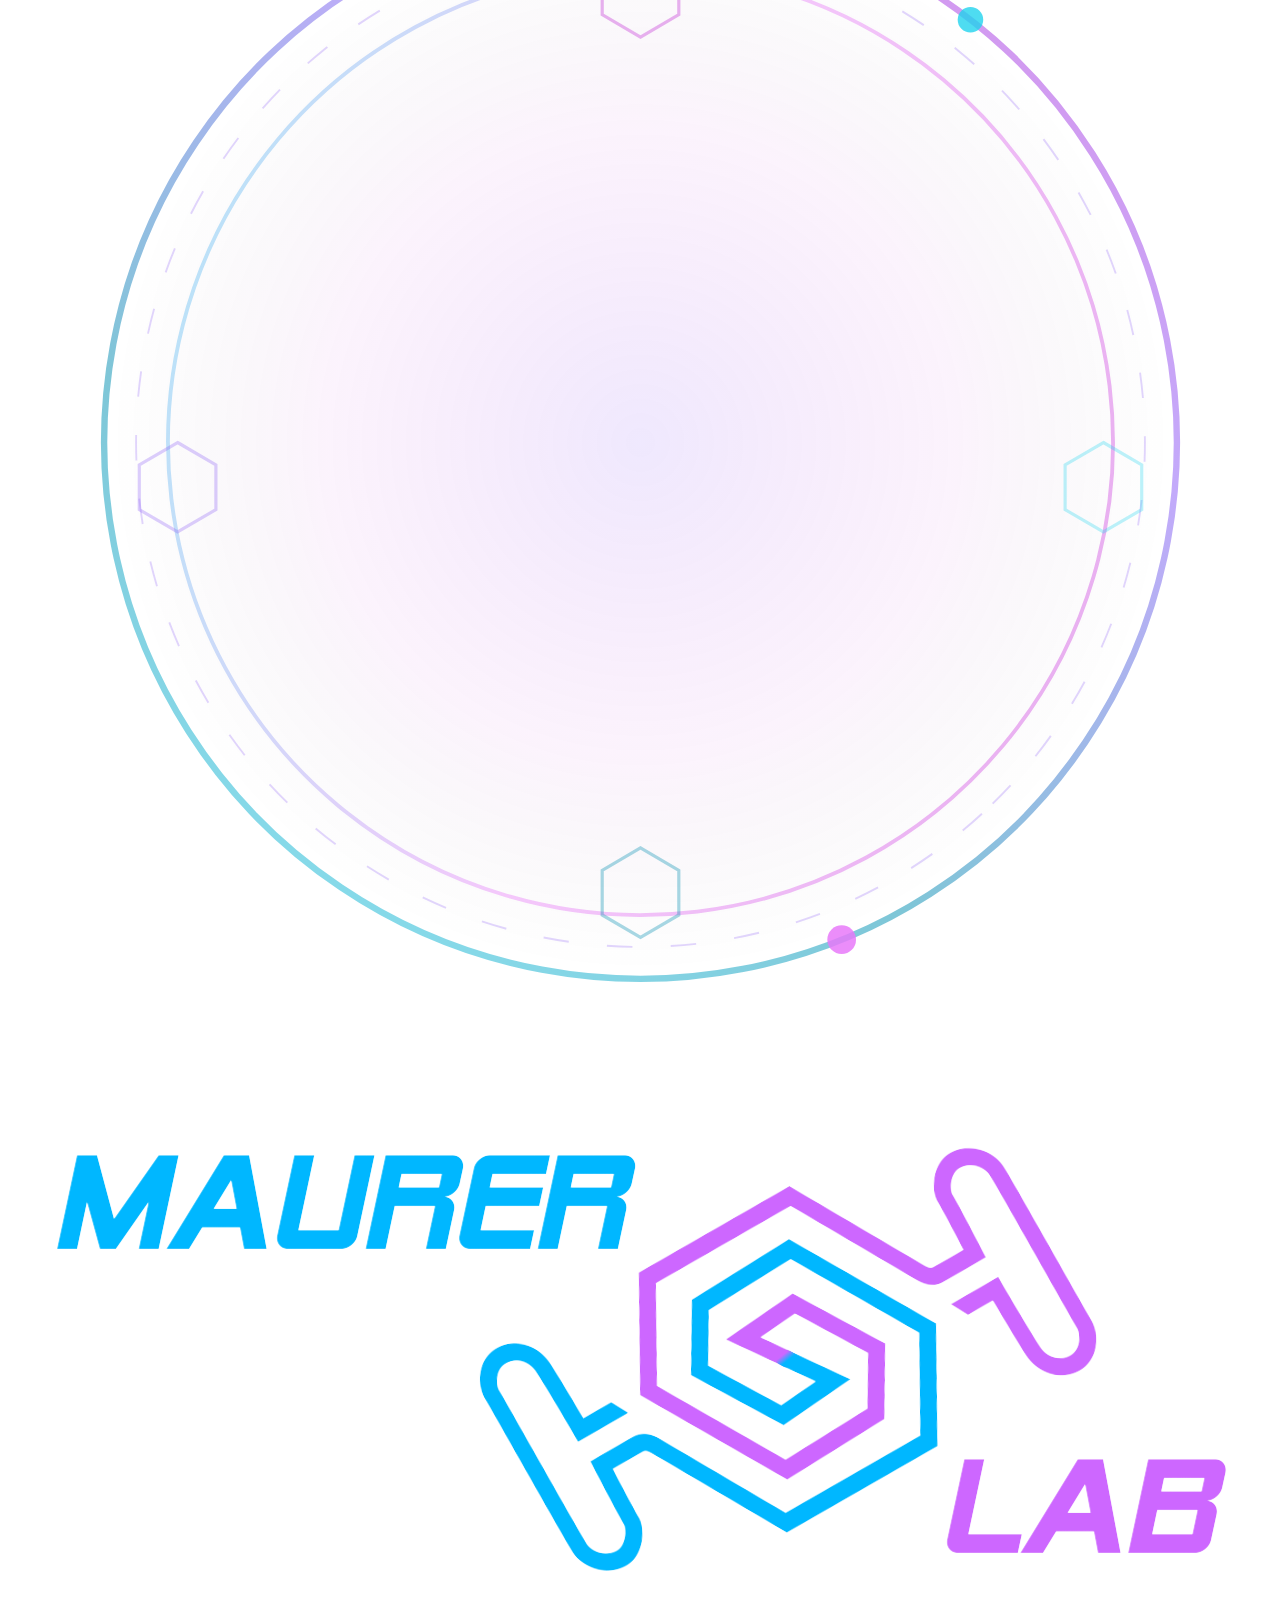
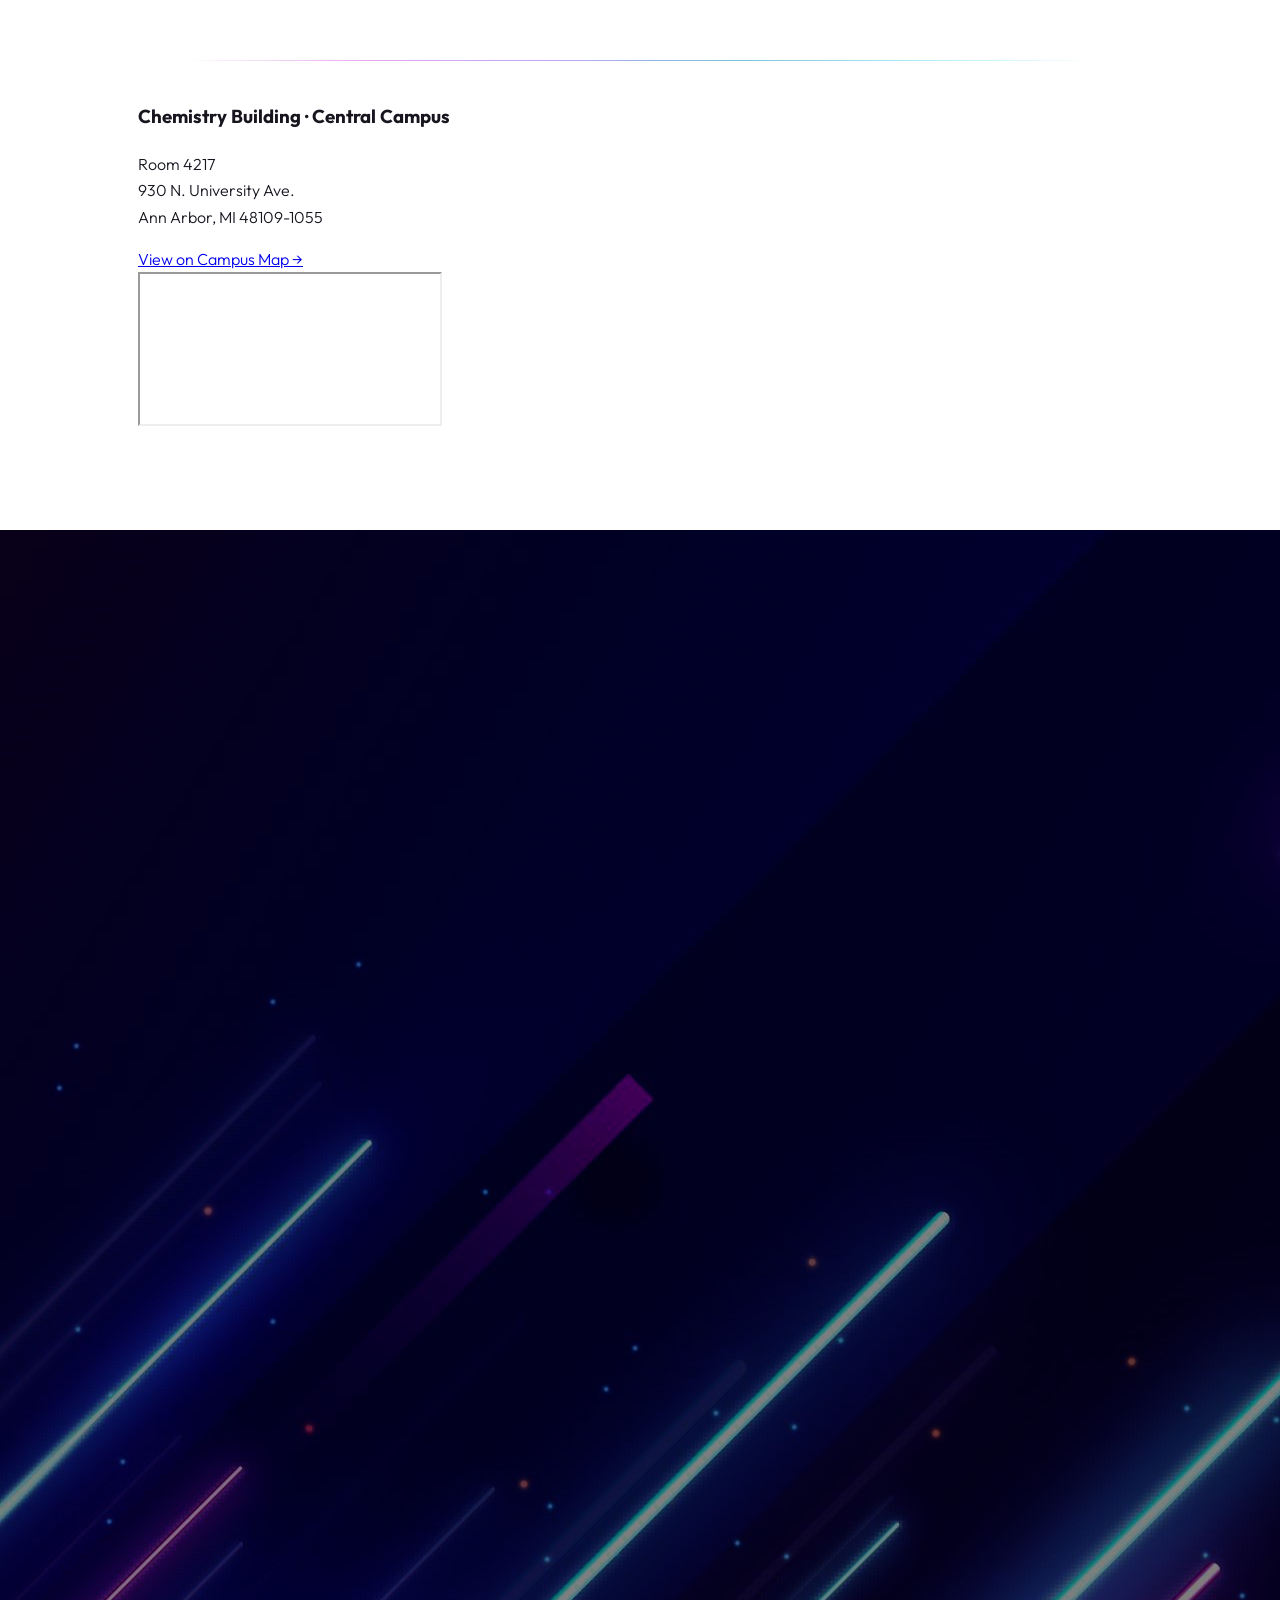
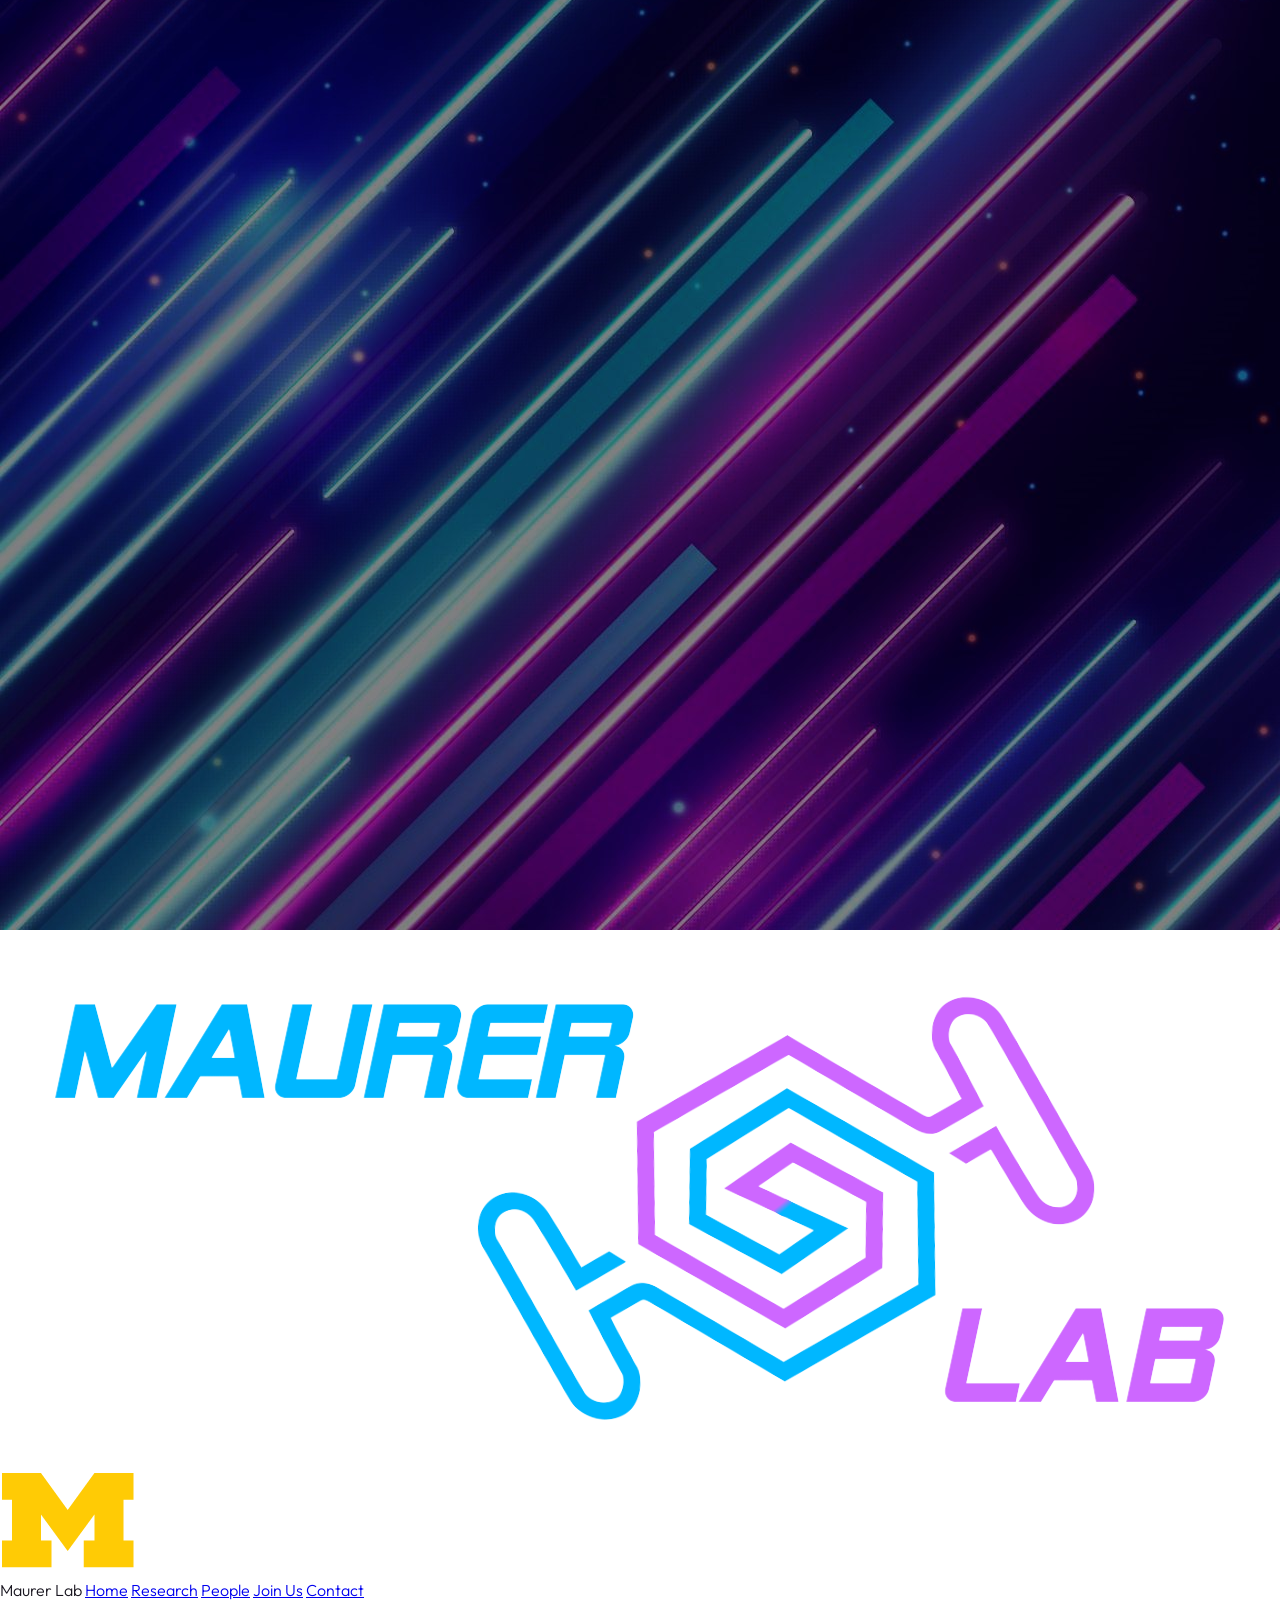
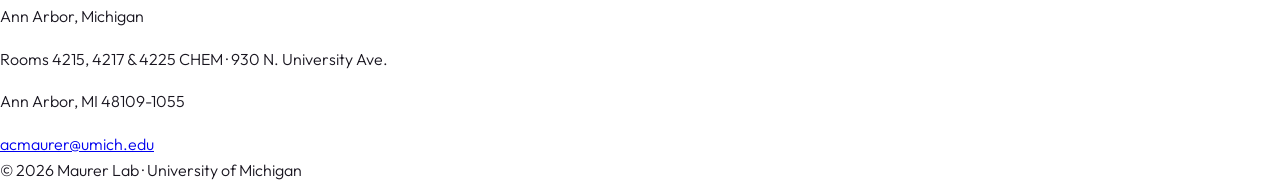
==== commit 7373166f: "Update contact.html" ====
--- a/contact.html
+++ b/contact.html
@@ -41,51 +41,27 @@
     .contact-note a { color: #0891b2; text-decoration: none; }
     .contact-note a:hover { color: #c026d3; }
 
-    /* ── CONTACT LOGO BOX ── */
+    /* ── CONTACT LOGO HEX ── */
     .contact-logo-wrap { position: sticky; top: 80px; display: flex; align-items: flex-start; justify-content: center; padding-top: 0.5rem; }
-    .contact-logo-box {
-      position: relative;
-      width: 100%;
-      max-width: 440px;
-      aspect-ratio: 1;
+    .contact-logo-hex-outer { position: relative; width: 100%; max-width: 440px; aspect-ratio: 1; }
+    .contact-hex-border-svg { position: absolute; inset: -10px; width: calc(100% + 20px); height: calc(100% + 20px); pointer-events: none; z-index: 3; }
+    .contact-logo-hex-inner {
+      position: absolute; inset: 0;
+      clip-path: polygon(50% 0%, 93.3% 25%, 93.3% 75%, 50% 100%, 6.7% 75%, 6.7% 25%);
+      display: flex; align-items: center; justify-content: center;
       background: #0a0612;
-      display: flex;
-      align-items: center;
-      justify-content: center;
-      border-radius: 4px;
     }
-    .contact-hex-svg {
-      position: absolute;
-      inset: 0;
-      width: 100%;
-      height: 100%;
-      display: block;
-    }
+    .contact-hex-svg { position: absolute; inset: 0; width: 100%; height: 100%; display: block; }
     .contact-logo-img {
-      position: relative;
-      z-index: 2;
-      width: 82%;
-      height: auto;
-      display: block;
+      position: relative; z-index: 2;
+      width: 80%; height: auto; display: block;
       animation: logo-glow-pulse 3.2s ease-in-out infinite;
     }
     @keyframes logo-glow-pulse {
-      0%, 100% {
-        filter: drop-shadow(0 0 10px rgba(192,38,211,0.5))
-                drop-shadow(0 0 24px rgba(139,92,246,0.25));
-        transform: scale(1);
-      }
-      50% {
-        filter: drop-shadow(0 0 22px rgba(139,92,246,0.8))
-                drop-shadow(0 0 45px rgba(8,145,178,0.4))
-                drop-shadow(0 0 8px rgba(232,121,249,0.6));
-        transform: scale(1.025);
-      }
+      0%, 100% { filter: drop-shadow(0 0 10px rgba(192,38,211,0.5)) drop-shadow(0 0 22px rgba(139,92,246,0.25)); transform: scale(1); }
+      50% { filter: drop-shadow(0 0 20px rgba(139,92,246,0.85)) drop-shadow(0 0 40px rgba(8,145,178,0.4)) drop-shadow(0 0 8px rgba(232,121,249,0.6)); transform: scale(1.03); }
     }
-    @media (max-width: 900px) {
-      .contact-logo-wrap { position: static; }
-      .contact-logo-box { max-width: 320px; margin: 0 auto; }
-    }
+    @media (max-width: 900px) { .contact-logo-wrap { position: static; } .contact-logo-hex-outer { max-width: 320px; margin: 0 auto; } }
   </style>
 </head>
 <body>
@@ -142,67 +118,76 @@
     </div>
 
     <div class="contact-logo-wrap">
-      <div class="contact-logo-box">
-
-        <!-- Hex cluster background -->
-        <svg class="contact-hex-svg" viewBox="0 0 500 500" xmlns="http://www.w3.org/2000/svg">
-  <defs>
-    <radialGradient id="cg-glow" cx="50%" cy="50%" r="50%">
-      <stop offset="0%"  stop-color="#8b5cf6" stop-opacity="0.35"/>
-      <stop offset="60%" stop-color="#c026d3" stop-opacity="0.12"/>
-      <stop offset="100%" stop-color="#0a0612" stop-opacity="0"/>
-    </radialGradient>
-    <radialGradient id="cg-glow2" cx="50%" cy="50%" r="50%">
-      <stop offset="0%"  stop-color="#22d3ee" stop-opacity="0.2"/>
-      <stop offset="100%" stop-color="#0a0612" stop-opacity="0"/>
-    </radialGradient>
-    <filter id="cg-glow-f"><feGaussianBlur stdDeviation="8" result="b"/><feMerge><feMergeNode in="b"/><feMergeNode in="SourceGraphic"/></feMerge></filter>
-    <filter id="cg-logo-f"><feGaussianBlur stdDeviation="12" result="b"/><feMerge><feMergeNode in="b"/><feMergeNode in="SourceGraphic"/></feMerge></filter>
-    <clipPath id="cg-circle">
-      <circle cx="250" cy="250" r="230"/>
-    </clipPath>
-  </defs>
-  <rect width="500" height="500" fill="#0a0612" rx="0"/>
-  <ellipse cx="250" cy="250" rx="180" ry="160" fill="url(#cg-glow)" opacity="0.8"><animate attributeName="opacity" values="0.5;1;0.5" dur="3.2s" repeatCount="indefinite"/><animate attributeName="rx" values="160;195;160" dur="3.2s" repeatCount="indefinite"/></ellipse>
-  <ellipse cx="250" cy="250" rx="130" ry="120" fill="url(#cg-glow2)" opacity="0.6"><animate attributeName="opacity" values="0.4;0.8;0.4" dur="3.2s" begin="1.6s" repeatCount="indefinite"/></ellipse>
-  <polygon points="345.3,195.0 345.3,305.0 250.0,360.0 154.7,305.0 154.7,195.0 250.0,140.0" fill="rgba(139,92,246,0.06)" stroke="#8b5cf6" stroke-width="2.0" opacity="0.9" filter="url(#cg-glow-f)"><animate attributeName="opacity" values="0.41;0.90;0.41" dur="3.2s" begin="0s" repeatCount="indefinite"/><animate attributeName="stroke-width" values="2.0;4.0;2.0" dur="3.2s" begin="0s" repeatCount="indefinite"/></polygon>
-  <polygon points="323.6,207.5 323.6,292.5 250.0,335.0 176.4,292.5 176.4,207.5 250.0,165.0" fill="none" stroke="#c026d3" stroke-width="1.2" opacity="0.55"/>
-  <polygon points="182.0,220.0 182.0,280.0 130.0,310.0 78.0,280.0 78.0,220.0 130.0,190.0" fill="rgba(192,38,211,0.04)" stroke="#c026d3" stroke-width="0.9" opacity="0.6"/>
-  <polygon points="422.0,220.0 422.0,280.0 370.0,310.0 318.0,280.0 318.0,220.0 370.0,190.0" fill="rgba(34,211,238,0.04)" stroke="#22d3ee" stroke-width="0.9" opacity="0.58"/>
-  <polygon points="242.0,116.0 242.0,176.0 190.0,206.0 138.0,176.0 138.0,116.0 190.0,86.0" fill="rgba(139,92,246,0.04)" stroke="#8b5cf6" stroke-width="0.9" opacity="0.62"/>
-  <polygon points="362.0,116.0 362.0,176.0 310.0,206.0 258.0,176.0 258.0,116.0 310.0,86.0" fill="rgba(8,145,178,0.04)" stroke="#0891b2" stroke-width="0.9" opacity="0.58"/>
-  <polygon points="242.0,324.0 242.0,384.0 190.0,414.0 138.0,384.0 138.0,324.0 190.0,294.0" fill="rgba(192,38,211,0.04)" stroke="#c026d3" stroke-width="0.9" opacity="0.58"/>
-  <polygon points="362.0,324.0 362.0,384.0 310.0,414.0 258.0,384.0 258.0,324.0 310.0,294.0" fill="rgba(34,211,238,0.04)" stroke="#22d3ee" stroke-width="0.9" opacity="0.6"/>
-  <polygon points="97.9,176.0 97.9,214.0 65.0,233.0 32.1,214.0 32.1,176.0 65.0,157.0" fill="none" stroke="#8b5cf6" stroke-width="0.7" opacity="0.42"/>
-  <polygon points="467.9,176.0 467.9,214.0 435.0,233.0 402.1,214.0 402.1,176.0 435.0,157.0" fill="none" stroke="#0891b2" stroke-width="0.7" opacity="0.4"/>
-  <polygon points="97.9,286.0 97.9,324.0 65.0,343.0 32.1,324.0 32.1,286.0 65.0,267.0" fill="none" stroke="#c026d3" stroke-width="0.7" opacity="0.38"/>
-  <polygon points="467.9,286.0 467.9,324.0 435.0,343.0 402.1,324.0 402.1,286.0 435.0,267.0" fill="none" stroke="#22d3ee" stroke-width="0.7" opacity="0.38"/>
-  <polygon points="282.9,36.0 282.9,74.0 250.0,93.0 217.1,74.0 217.1,36.0 250.0,17.0" fill="none" stroke="#8b5cf6" stroke-width="0.7" opacity="0.4"/>
-  <polygon points="282.9,426.0 282.9,464.0 250.0,483.0 217.1,464.0 217.1,426.0 250.0,407.0" fill="none" stroke="#c026d3" stroke-width="0.7" opacity="0.38"/>
-  <polygon points="39.1,239.0 39.1,261.0 20.0,272.0 0.9,261.0 0.9,239.0 20.0,228.0" fill="none" stroke="#c026d3" stroke-width="0.5" opacity="0.28"/>
-  <polygon points="499.1,239.0 499.1,261.0 480.0,272.0 460.9,261.0 460.9,239.0 480.0,228.0" fill="none" stroke="#22d3ee" stroke-width="0.5" opacity="0.28"/>
-  <polygon points="110.6,56.0 110.6,74.0 95.0,83.0 79.4,74.0 79.4,56.0 95.0,47.0" fill="none" stroke="#8b5cf6" stroke-width="0.5" opacity="0.25"/>
-  <polygon points="420.6,56.0 420.6,74.0 405.0,83.0 389.4,74.0 389.4,56.0 405.0,47.0" fill="none" stroke="#0891b2" stroke-width="0.5" opacity="0.25"/>
-  <polygon points="110.6,426.0 110.6,444.0 95.0,453.0 79.4,444.0 79.4,426.0 95.0,417.0" fill="none" stroke="#c026d3" stroke-width="0.5" opacity="0.24"/>
-  <polygon points="420.6,426.0 420.6,444.0 405.0,453.0 389.4,444.0 389.4,426.0 405.0,417.0" fill="none" stroke="#22d3ee" stroke-width="0.5" opacity="0.24"/>
-  <polygon points="192.1,13.0 192.1,27.0 180.0,34.0 167.9,27.0 167.9,13.0 180.0,6.0" fill="none" stroke="#8b5cf6" stroke-width="0.4" opacity="0.22"/>
-  <polygon points="332.1,13.0 332.1,27.0 320.0,34.0 307.9,27.0 307.9,13.0 320.0,6.0" fill="none" stroke="#c026d3" stroke-width="0.4" opacity="0.22"/>
-  <polygon points="192.1,473.0 192.1,487.0 180.0,494.0 167.9,487.0 167.9,473.0 180.0,466.0" fill="none" stroke="#22d3ee" stroke-width="0.4" opacity="0.2"/>
-  <polygon points="332.1,473.0 332.1,487.0 320.0,494.0 307.9,487.0 307.9,473.0 320.0,466.0" fill="none" stroke="#0891b2" stroke-width="0.4" opacity="0.2"/>
-</svg>
-
-        <!-- Logo centered over the hex cluster, CSS animated -->
-        <img src="assets/img/MaurerLabs-Logo_FinalFrame100cropped.png"
-             alt="Maurer Lab"
-             class="contact-logo-img">
-
-        <!-- Replay hint (invisible, just in case) -->
+      <div class="contact-logo-hex-outer">
+        <!-- Hex border glow ring -->
+        <svg class="contact-hex-border-svg" viewBox="0 0 500 500" xmlns="http://www.w3.org/2000/svg">
+          <defs>
+            <linearGradient id="hex-border-grad" x1="0" y1="0" x2="1" y2="1">
+              <stop offset="0%"   stop-color="#c026d3" stop-opacity="0.9"/>
+              <stop offset="33%"  stop-color="#8b5cf6" stop-opacity="0.8"/>
+              <stop offset="66%"  stop-color="#0891b2" stop-opacity="0.8"/>
+              <stop offset="100%" stop-color="#22d3ee" stop-opacity="0.9"/>
+            </linearGradient>
+            <filter id="border-glow"><feGaussianBlur stdDeviation="5" result="b"/><feMerge><feMergeNode in="b"/><feMergeNode in="SourceGraphic"/></feMerge></filter>
+          </defs>
+          <!-- Outer glow hex -->
+          <polygon points="460.4,128.5 460.4,371.5 250.0,493.0 39.6,371.5 39.6,128.5 250.0,7.0" fill="none" stroke="url(#hex-border-grad)" stroke-width="2.5" opacity="0.7" filter="url(#border-glow)">
+            <animate attributeName="opacity" values="0.45;0.9;0.45" dur="3.2s" repeatCount="indefinite"/>
+            <animate attributeName="stroke-width" values="2.5;4;2.5" dur="3.2s" repeatCount="indefinite"/>
+          </polygon>
+          <!-- Inner border hex -->
+          <polygon points="455.2,131.5 455.2,368.5 250.0,487.0 44.8,368.5 44.8,131.5 250.0,13.0" fill="none" stroke="#8b5cf6" stroke-width="1" opacity="0.4">
+            <animate attributeName="opacity" values="0.2;0.5;0.2" dur="3.2s" begin="1.6s" repeatCount="indefinite"/>
+          </polygon>
+        </svg>
+
+        <!-- Hex clipped inner box -->
+        <div class="contact-logo-hex-inner">
+          <!-- Hex cluster SVG background -->
+          <svg class="contact-hex-svg" viewBox="0 0 500 500" xmlns="http://www.w3.org/2000/svg">
+            <defs>
+              <radialGradient id="cg-glow" cx="50%" cy="50%" r="50%">
+                <stop offset="0%"  stop-color="#8b5cf6" stop-opacity="0.4"/>
+                <stop offset="55%" stop-color="#c026d3" stop-opacity="0.15"/>
+                <stop offset="100%" stop-color="#0a0612" stop-opacity="0"/>
+              </radialGradient>
+              <filter id="cg-glow-f"><feGaussianBlur stdDeviation="7" result="b"/><feMerge><feMergeNode in="b"/><feMergeNode in="SourceGraphic"/></feMerge></filter>
+            </defs>
+            <rect width="500" height="500" fill="#0a0612"/>
+            <!-- Ambient glow -->
+            <ellipse cx="250" cy="250" rx="170" ry="155" fill="url(#cg-glow)">
+              <animate attributeName="opacity" values="0.5;1;0.5" dur="3.2s" repeatCount="indefinite"/>
+              <animate attributeName="rx" values="155;185;155" dur="3.2s" repeatCount="indefinite"/>
+            </ellipse>
+            <polygon points="340.9,197.5 340.9,302.5 250.0,355.0 159.1,302.5 159.1,197.5 250.0,145.0" fill="rgba(139,92,246,0.07)" stroke="#8b5cf6" stroke-width="2.0" opacity="0.9" filter="url(#cg-glow-f)"><animate attributeName="opacity" values="0.41;0.90;0.41" dur="3.2s" repeatCount="indefinite"/><animate attributeName="stroke-width" values="2.0;4.0;2.0" dur="3.2s" repeatCount="indefinite"/></polygon>
+            <polygon points="319.3,210.0 319.3,290.0 250.0,330.0 180.7,290.0 180.7,210.0 250.0,170.0" fill="none" stroke="#c026d3" stroke-width="1.1" opacity="0.5"/>
+            <polygon points="184.5,222.0 184.5,278.0 136.0,306.0 87.5,278.0 87.5,222.0 136.0,194.0" fill="rgba(192,38,211,0.04)" stroke="#c026d3" stroke-width="0.9" opacity="0.55"/>
+            <polygon points="412.5,222.0 412.5,278.0 364.0,306.0 315.5,278.0 315.5,222.0 364.0,194.0" fill="rgba(34,211,238,0.04)" stroke="#22d3ee" stroke-width="0.9" opacity="0.53"/>
+            <polygon points="241.5,123.0 241.5,179.0 193.0,207.0 144.5,179.0 144.5,123.0 193.0,95.0" fill="rgba(139,92,246,0.04)" stroke="#8b5cf6" stroke-width="0.9" opacity="0.57"/>
+            <polygon points="355.5,123.0 355.5,179.0 307.0,207.0 258.5,179.0 258.5,123.0 307.0,95.0" fill="rgba(8,145,178,0.04)" stroke="#0891b2" stroke-width="0.9" opacity="0.53"/>
+            <polygon points="241.5,321.0 241.5,377.0 193.0,405.0 144.5,377.0 144.5,321.0 193.0,293.0" fill="rgba(192,38,211,0.04)" stroke="#c026d3" stroke-width="0.9" opacity="0.53"/>
+            <polygon points="355.5,321.0 355.5,377.0 307.0,405.0 258.5,377.0 258.5,321.0 307.0,293.0" fill="rgba(34,211,238,0.04)" stroke="#22d3ee" stroke-width="0.9" opacity="0.55"/>
+            <polygon points="104.4,181.0 104.4,215.0 75.0,232.0 45.6,215.0 45.6,181.0 75.0,164.0" fill="none" stroke="#8b5cf6" stroke-width="0.7" opacity="0.38"/>
+            <polygon points="454.4,181.0 454.4,215.0 425.0,232.0 395.6,215.0 395.6,181.0 425.0,164.0" fill="none" stroke="#0891b2" stroke-width="0.7" opacity="0.36"/>
+            <polygon points="104.4,285.0 104.4,319.0 75.0,336.0 45.6,319.0 45.6,285.0 75.0,268.0" fill="none" stroke="#c026d3" stroke-width="0.7" opacity="0.35"/>
+            <polygon points="454.4,285.0 454.4,319.0 425.0,336.0 395.6,319.0 395.6,285.0 425.0,268.0" fill="none" stroke="#22d3ee" stroke-width="0.7" opacity="0.35"/>
+            <polygon points="279.4,48.0 279.4,82.0 250.0,99.0 220.6,82.0 220.6,48.0 250.0,31.0" fill="none" stroke="#8b5cf6" stroke-width="0.7" opacity="0.37"/>
+            <polygon points="279.4,418.0 279.4,452.0 250.0,469.0 220.6,452.0 220.6,418.0 250.0,401.0" fill="none" stroke="#c026d3" stroke-width="0.7" opacity="0.35"/>
+            <polygon points="45.6,241.0 45.6,259.0 30.0,268.0 14.4,259.0 14.4,241.0 30.0,232.0" fill="none" stroke="#c026d3" stroke-width="0.5" opacity="0.25"/>
+            <polygon points="485.6,241.0 485.6,259.0 470.0,268.0 454.4,259.0 454.4,241.0 470.0,232.0" fill="none" stroke="#22d3ee" stroke-width="0.5" opacity="0.25"/>
+            <polygon points="118.9,67.0 118.9,83.0 105.0,91.0 91.1,83.0 91.1,67.0 105.0,59.0" fill="none" stroke="#8b5cf6" stroke-width="0.5" opacity="0.22"/>
+            <polygon points="408.9,67.0 408.9,83.0 395.0,91.0 381.1,83.0 381.1,67.0 395.0,59.0" fill="none" stroke="#0891b2" stroke-width="0.5" opacity="0.22"/>
+            <polygon points="118.9,417.0 118.9,433.0 105.0,441.0 91.1,433.0 91.1,417.0 105.0,409.0" fill="none" stroke="#c026d3" stroke-width="0.5" opacity="0.21"/>
+            <polygon points="408.9,417.0 408.9,433.0 395.0,441.0 381.1,433.0 381.1,417.0 395.0,409.0" fill="none" stroke="#22d3ee" stroke-width="0.5" opacity="0.21"/>
+          </svg>
+
+          <!-- Logo centered over hex cluster -->
+          <img src="assets/img/MaurerLabs-Logo_FinalFrame100cropped.png"
+               alt="Maurer Lab"
+               class="contact-logo-img">
+        </div>
       </div>
     </div>
-      <div class="contact-block">
-        <span class="contact-block-label">Lab Space</span>
-        <p>4215, 4217 &amp; 4225 CHEM Building<br>930 N. University Ave.<br>Ann Arbor, MI 48109-1055</p>
-      </div>
       <a href="mailto:acmaurer@umich.edu" class="contact-email-cta">acmaurer@umich.edu &rarr;</a>
       <p class="contact-note">
         <strong>Please email to inquire about open positions.</strong> Note: you must already be accepted to the University of Michigan to apply for an undergraduate or graduate student position. See the <a href="join.html">Join Us</a> page for currently listed opportunities.
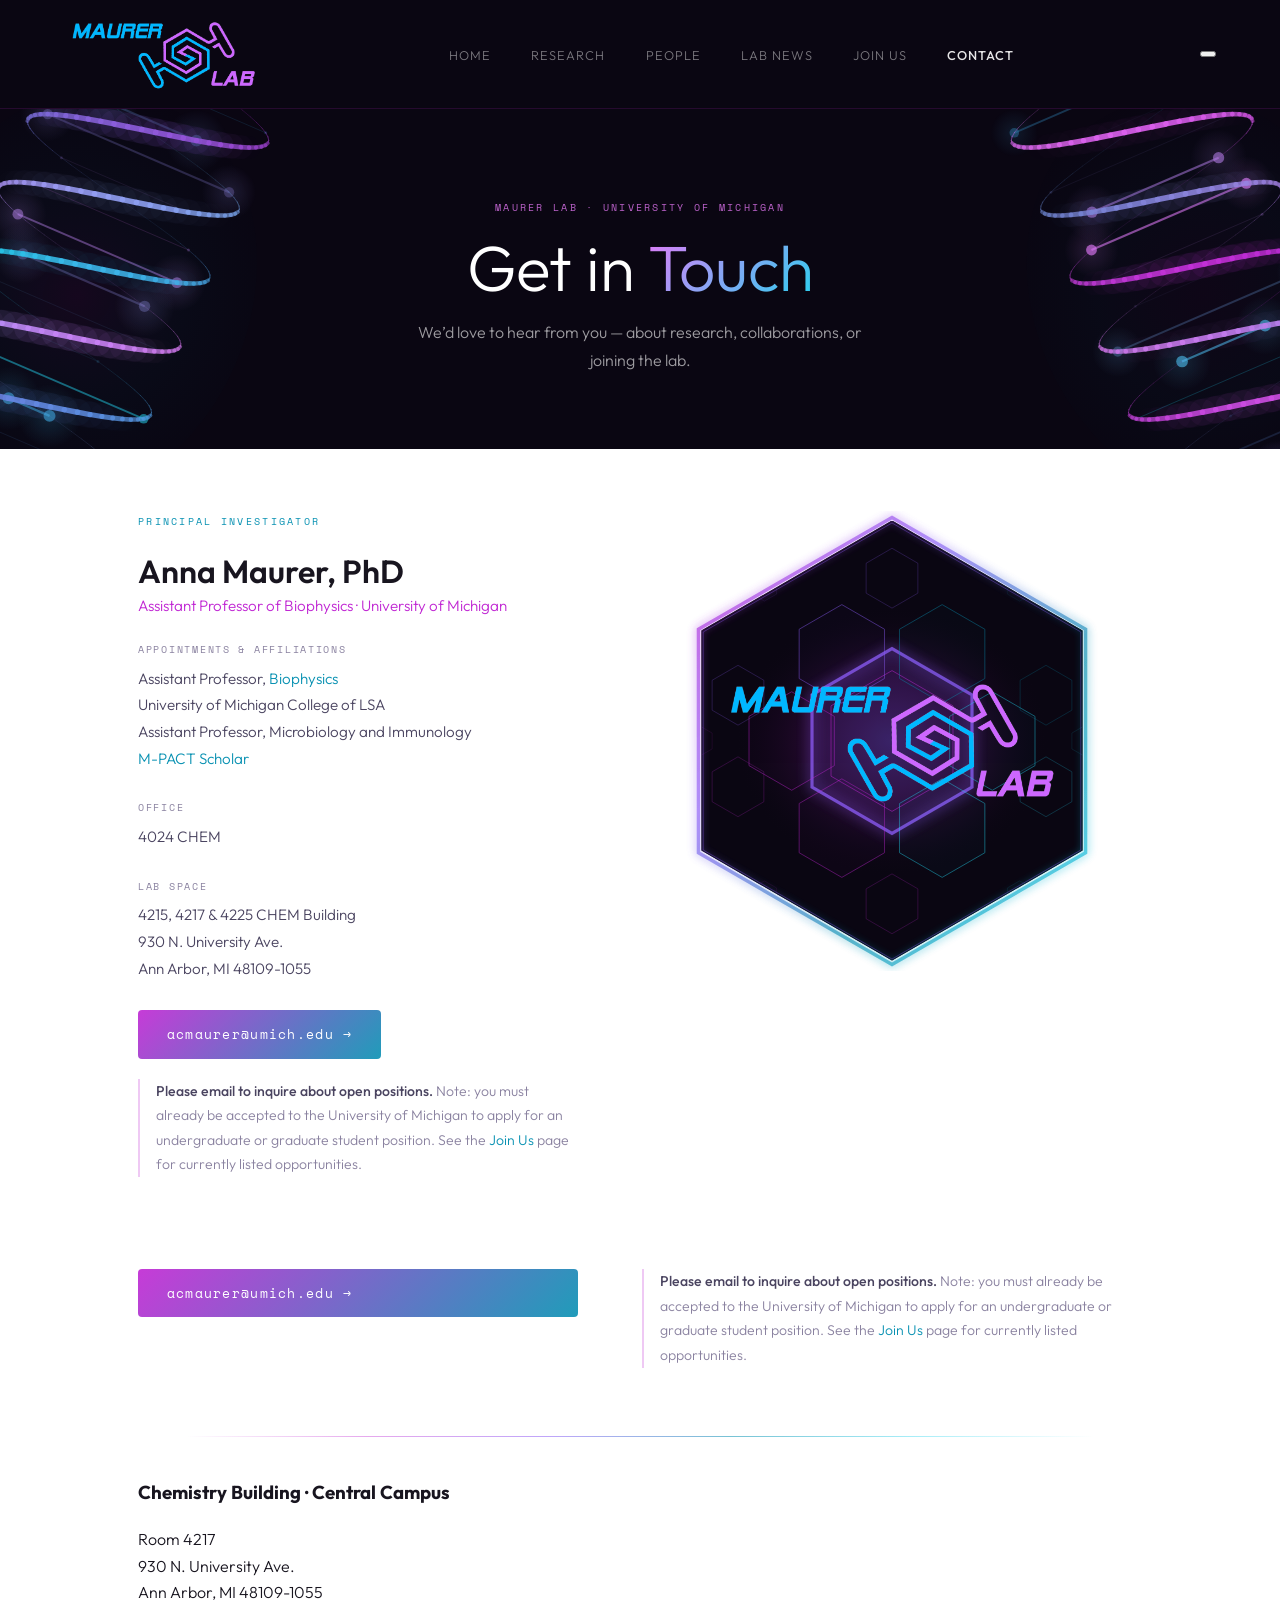
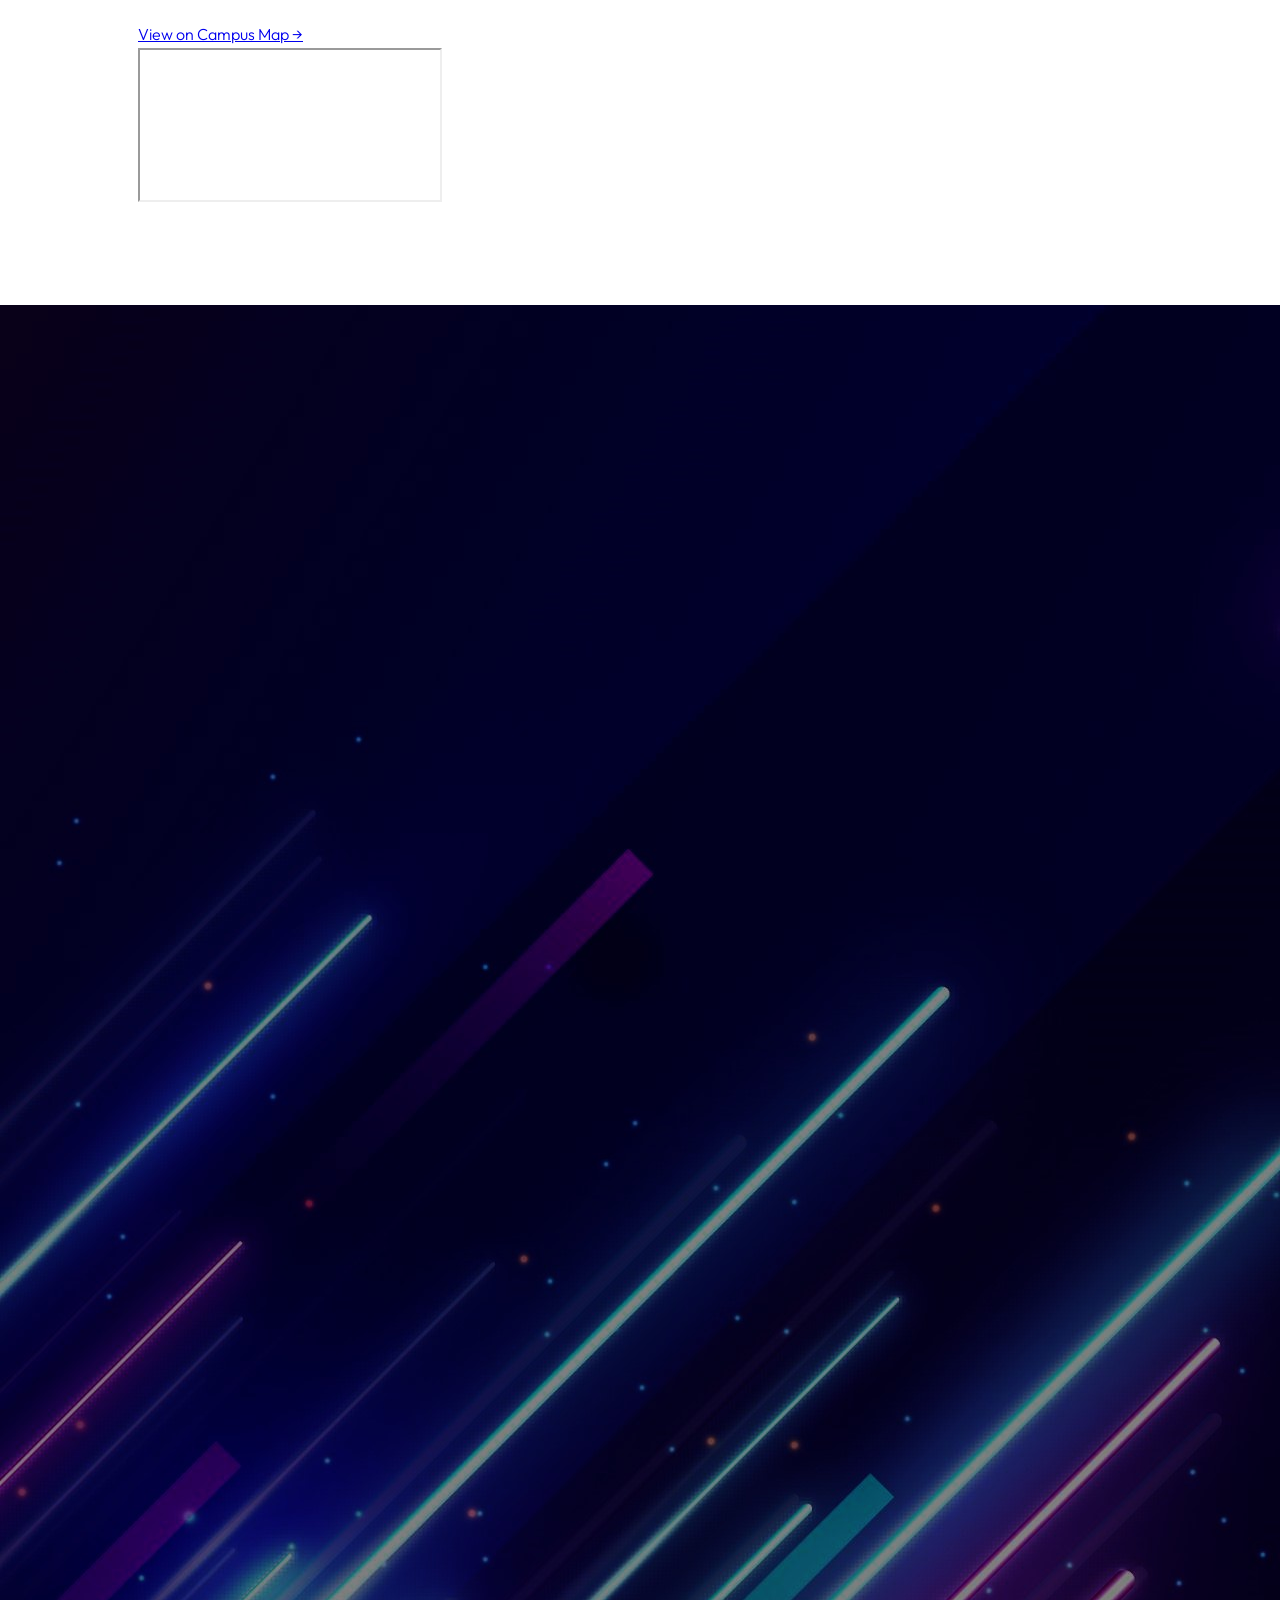
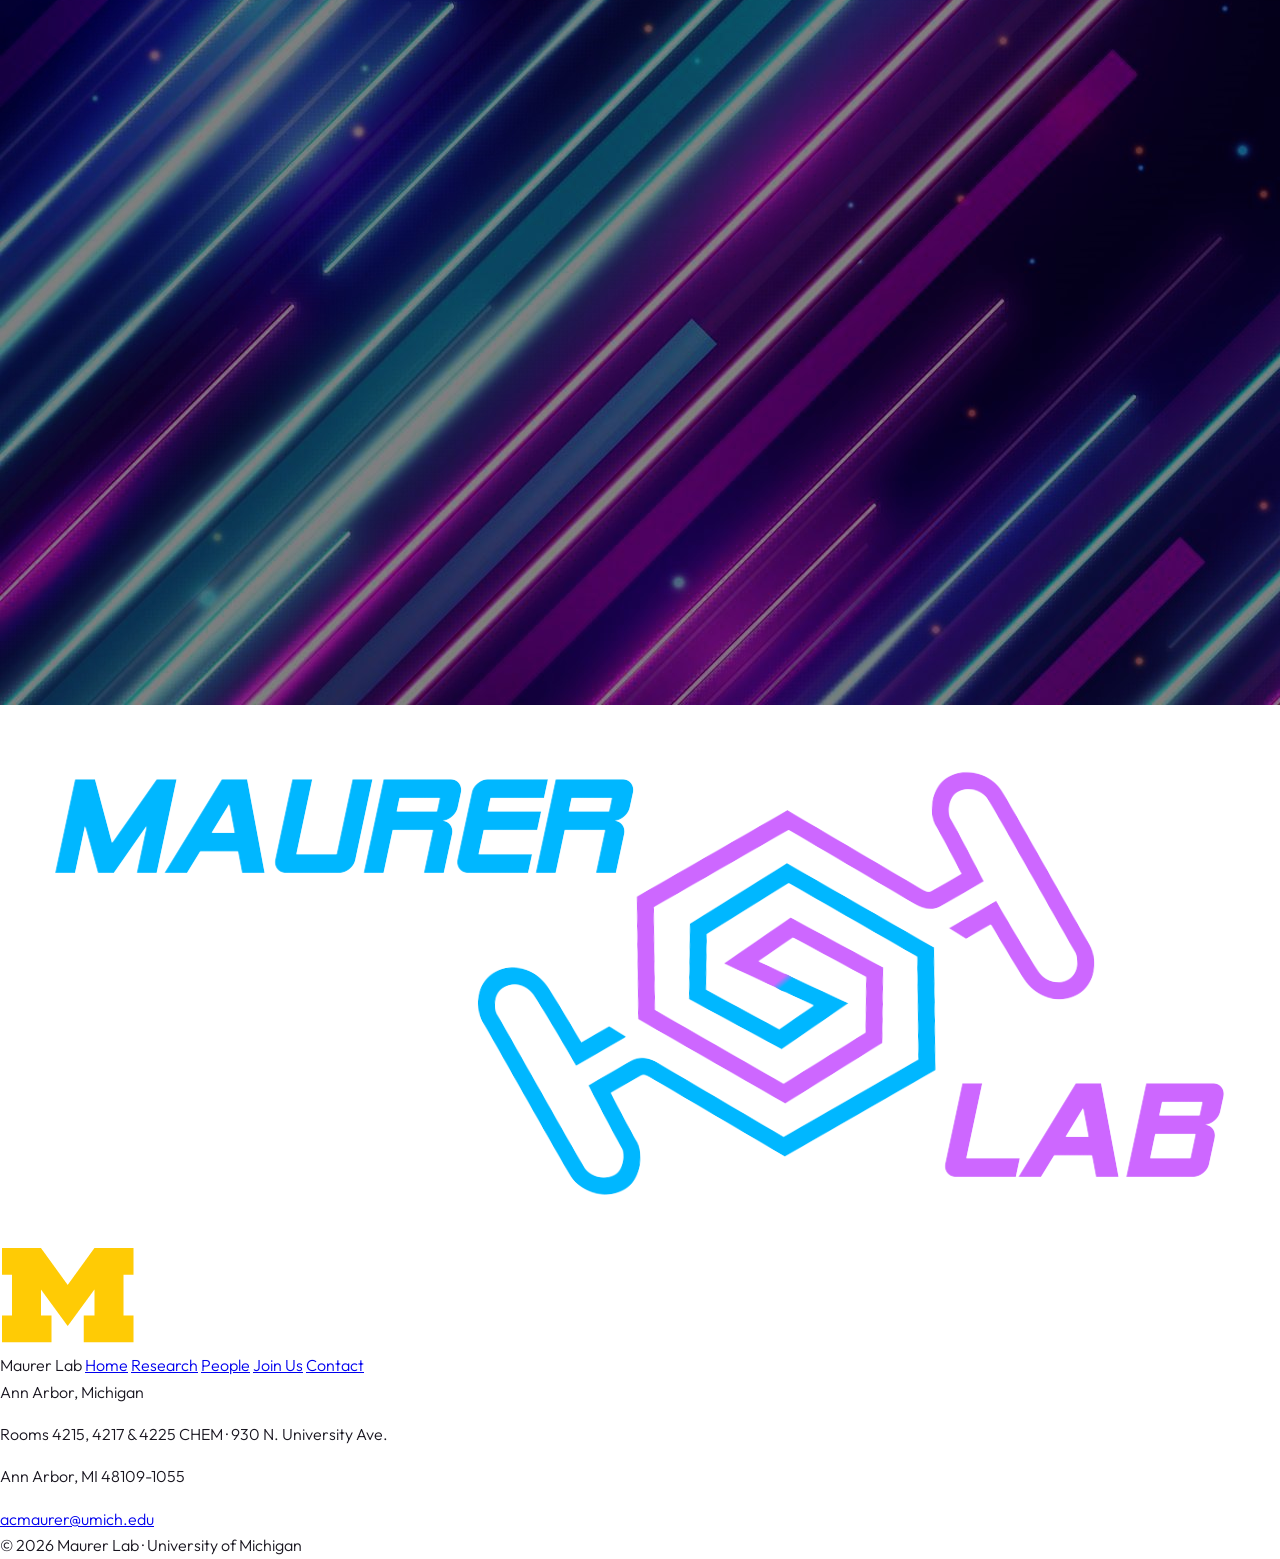
==== commit c2c732b7: "Update contact.html" ====
--- a/contact.html
+++ b/contact.html
@@ -42,7 +42,7 @@
     .contact-note a:hover { color: #c026d3; }
 
     /* ── CONTACT LOGO HEX ── */
-    .contact-logo-wrap { position: sticky; top: 80px; display: flex; align-items: flex-start; justify-content: center; padding-top: 0.5rem; }
+    .contact-logo-wrap { position: relative; display: flex; align-items: flex-start; justify-content: center; padding-top: 0.5rem; }
     .contact-logo-hex-outer { position: relative; width: 100%; max-width: 440px; aspect-ratio: 1; }
     .contact-hex-border-svg { position: absolute; inset: -10px; width: calc(100% + 20px); height: calc(100% + 20px); pointer-events: none; z-index: 3; }
     .contact-logo-hex-inner {
@@ -55,7 +55,7 @@
     .contact-logo-img {
       position: relative; z-index: 2;
       width: 80%; height: auto; display: block;
-      animation: logo-glow-pulse 3.2s ease-in-out infinite;
+      animation: logo-glow-pulse 6s ease-in-out infinite;
     }
     @keyframes logo-glow-pulse {
       0%, 100% { filter: drop-shadow(0 0 10px rgba(192,38,211,0.5)) drop-shadow(0 0 22px rgba(139,92,246,0.25)); transform: scale(1); }
@@ -132,12 +132,12 @@
           </defs>
           <!-- Outer glow hex -->
           <polygon points="460.4,128.5 460.4,371.5 250.0,493.0 39.6,371.5 39.6,128.5 250.0,7.0" fill="none" stroke="url(#hex-border-grad)" stroke-width="2.5" opacity="0.7" filter="url(#border-glow)">
-            <animate attributeName="opacity" values="0.45;0.9;0.45" dur="3.2s" repeatCount="indefinite"/>
-            <animate attributeName="stroke-width" values="2.5;4;2.5" dur="3.2s" repeatCount="indefinite"/>
+            <animate attributeName="opacity" values="0.45;0.9;0.45" dur="6s" repeatCount="indefinite"/>
+            <animate attributeName="stroke-width" values="2.5;4;2.5" dur="6s" repeatCount="indefinite"/>
           </polygon>
           <!-- Inner border hex -->
           <polygon points="455.2,131.5 455.2,368.5 250.0,487.0 44.8,368.5 44.8,131.5 250.0,13.0" fill="none" stroke="#8b5cf6" stroke-width="1" opacity="0.4">
-            <animate attributeName="opacity" values="0.2;0.5;0.2" dur="3.2s" begin="1.6s" repeatCount="indefinite"/>
+            <animate attributeName="opacity" values="0.2;0.5;0.2" dur="6s" begin="3s" repeatCount="indefinite"/>
           </polygon>
         </svg>
 
@@ -157,9 +157,9 @@
             <!-- Ambient glow -->
             <ellipse cx="250" cy="250" rx="170" ry="155" fill="url(#cg-glow)">
               <animate attributeName="opacity" values="0.5;1;0.5" dur="3.2s" repeatCount="indefinite"/>
-              <animate attributeName="rx" values="155;185;155" dur="3.2s" repeatCount="indefinite"/>
+              <animate attributeName="rx" values="155;185;155" dur="6s" repeatCount="indefinite"/>
             </ellipse>
-            <polygon points="340.9,197.5 340.9,302.5 250.0,355.0 159.1,302.5 159.1,197.5 250.0,145.0" fill="rgba(139,92,246,0.07)" stroke="#8b5cf6" stroke-width="2.0" opacity="0.9" filter="url(#cg-glow-f)"><animate attributeName="opacity" values="0.41;0.90;0.41" dur="3.2s" repeatCount="indefinite"/><animate attributeName="stroke-width" values="2.0;4.0;2.0" dur="3.2s" repeatCount="indefinite"/></polygon>
+            <polygon points="340.9,197.5 340.9,302.5 250.0,355.0 159.1,302.5 159.1,197.5 250.0,145.0" fill="rgba(139,92,246,0.07)" stroke="#8b5cf6" stroke-width="2.0" opacity="0.9" filter="url(#cg-glow-f)"><animate attributeName="opacity" values="0.41;0.90;0.41" dur="6s" repeatCount="indefinite"/><animate attributeName="stroke-width" values="2.0;4.0;2.0" dur="6s" repeatCount="indefinite"/></polygon>
             <polygon points="319.3,210.0 319.3,290.0 250.0,330.0 180.7,290.0 180.7,210.0 250.0,170.0" fill="none" stroke="#c026d3" stroke-width="1.1" opacity="0.5"/>
             <polygon points="184.5,222.0 184.5,278.0 136.0,306.0 87.5,278.0 87.5,222.0 136.0,194.0" fill="rgba(192,38,211,0.04)" stroke="#c026d3" stroke-width="0.9" opacity="0.55"/>
             <polygon points="412.5,222.0 412.5,278.0 364.0,306.0 315.5,278.0 315.5,222.0 364.0,194.0" fill="rgba(34,211,238,0.04)" stroke="#22d3ee" stroke-width="0.9" opacity="0.53"/>
@@ -194,86 +194,7 @@
       </p>
     </div>
 
-    <div class="contact-logo-wrap">
-      <!-- Animated logo -->
-      <div class="logo-anim-container">
-        <!-- Outer pulsing gradient ring -->
-        <svg class="logo-anim-ring" viewBox="0 0 400 400" xmlns="http://www.w3.org/2000/svg">
-          <defs>
-            <linearGradient id="ring-grad1" x1="0" y1="0" x2="1" y2="1">
-              <stop offset="0%" stop-color="#c026d3"/>
-              <stop offset="33%" stop-color="#8b5cf6"/>
-              <stop offset="66%" stop-color="#0891b2"/>
-              <stop offset="100%" stop-color="#22d3ee"/>
-            </linearGradient>
-            <linearGradient id="ring-grad2" x1="1" y1="0" x2="0" y2="1">
-              <stop offset="0%" stop-color="#22d3ee"/>
-              <stop offset="50%" stop-color="#e879f9"/>
-              <stop offset="100%" stop-color="#c026d3"/>
-            </linearGradient>
-            <radialGradient id="glow-grad" cx="50%" cy="50%" r="50%">
-              <stop offset="0%" stop-color="#8b5cf6" stop-opacity="0.18"/>
-              <stop offset="60%" stop-color="#c026d3" stop-opacity="0.07"/>
-              <stop offset="100%" stop-color="#0a0612" stop-opacity="0"/>
-            </radialGradient>
-          </defs>
-
-          <!-- Background glow -->
-          <circle cx="200" cy="200" r="180" fill="url(#glow-grad)">
-            <animate attributeName="r" values="160;185;160" dur="3s" repeatCount="indefinite"/>
-            <animate attributeName="opacity" values="0.7;1;0.7" dur="3s" repeatCount="indefinite"/>
-          </circle>
-
-          <!-- Outer ring -->
-          <circle cx="200" cy="200" r="168" fill="none" stroke="url(#ring-grad1)" stroke-width="2" opacity="0.6">
-            <animateTransform attributeName="transform" type="rotate" from="0 200 200" to="360 200 200" dur="12s" repeatCount="indefinite"/>
-            <animate attributeName="opacity" values="0.4;0.9;0.4" dur="3s" repeatCount="indefinite"/>
-          </circle>
-
-          <!-- Inner ring -->
-          <circle cx="200" cy="200" r="148" fill="none" stroke="url(#ring-grad2)" stroke-width="1.2" opacity="0.4">
-            <animateTransform attributeName="transform" type="rotate" from="360 200 200" to="0 200 200" dur="8s" repeatCount="indefinite"/>
-          </circle>
-
-          <!-- Dashed orbit ring -->
-          <circle cx="200" cy="200" r="158" fill="none" stroke="#8b5cf6" stroke-width="0.6" stroke-dasharray="8 12" opacity="0.25">
-            <animateTransform attributeName="transform" type="rotate" from="0 200 200" to="360 200 200" dur="20s" repeatCount="indefinite"/>
-          </circle>
-
-          <!-- Orbiting dots -->
-          <circle r="5" fill="#e879f9" opacity="0.85">
-            <animateMotion dur="6s" repeatCount="indefinite">
-              <mpath href="#orbit-path"/>
-            </animateMotion>
-            <animate attributeName="r" values="4;6;4" dur="3s" repeatCount="indefinite"/>
-          </circle>
-          <circle r="4" fill="#22d3ee" opacity="0.8">
-            <animateMotion dur="6s" begin="2s" repeatCount="indefinite">
-              <mpath href="#orbit-path"/>
-            </animateMotion>
-          </circle>
-          <circle r="3.5" fill="#8b5cf6" opacity="0.75">
-            <animateMotion dur="6s" begin="4s" repeatCount="indefinite">
-              <mpath href="#orbit-path"/>
-            </animateMotion>
-          </circle>
-
-          <!-- Orbit path (invisible) -->
-          <path id="orbit-path" d="M 200 32 A 168 168 0 1 1 199.99 32" fill="none"/>
-
-          <!-- Corner hex accents -->
-          <polygon points="200,45 212,52 212,66 200,73 188,66 188,52" fill="none" stroke="#c026d3" stroke-width="1" opacity="0.35"/>
-          <polygon points="200,327 212,334 212,348 200,355 188,348 188,334" fill="none" stroke="#0891b2" stroke-width="1" opacity="0.35"/>
-          <polygon points="55,200 67,207 67,221 55,228 43,221 43,207" fill="none" stroke="#8b5cf6" stroke-width="1" opacity="0.3"/>
-          <polygon points="345,200 357,207 357,221 345,228 333,221 333,207" fill="none" stroke="#22d3ee" stroke-width="1" opacity="0.3"/>
-        </svg>
-
-        <!-- The actual logo in the center -->
-        <img src="assets/img/MaurerLabs-Logo_FinalFrame100cropped.png" 
-             alt="Maurer Lab" 
-             class="logo-anim-img">
-      </div>
-    </div>
+    
   <div style="height:1px;background:linear-gradient(90deg,transparent 0%,rgba(192,38,211,0.4) 20%,rgba(139,92,246,0.55) 40%,rgba(8,145,178,0.55) 60%,rgba(34,211,238,0.4) 80%,transparent 100%);margin:2.5rem 3rem;"></div>
 
   <div class="contact-location">
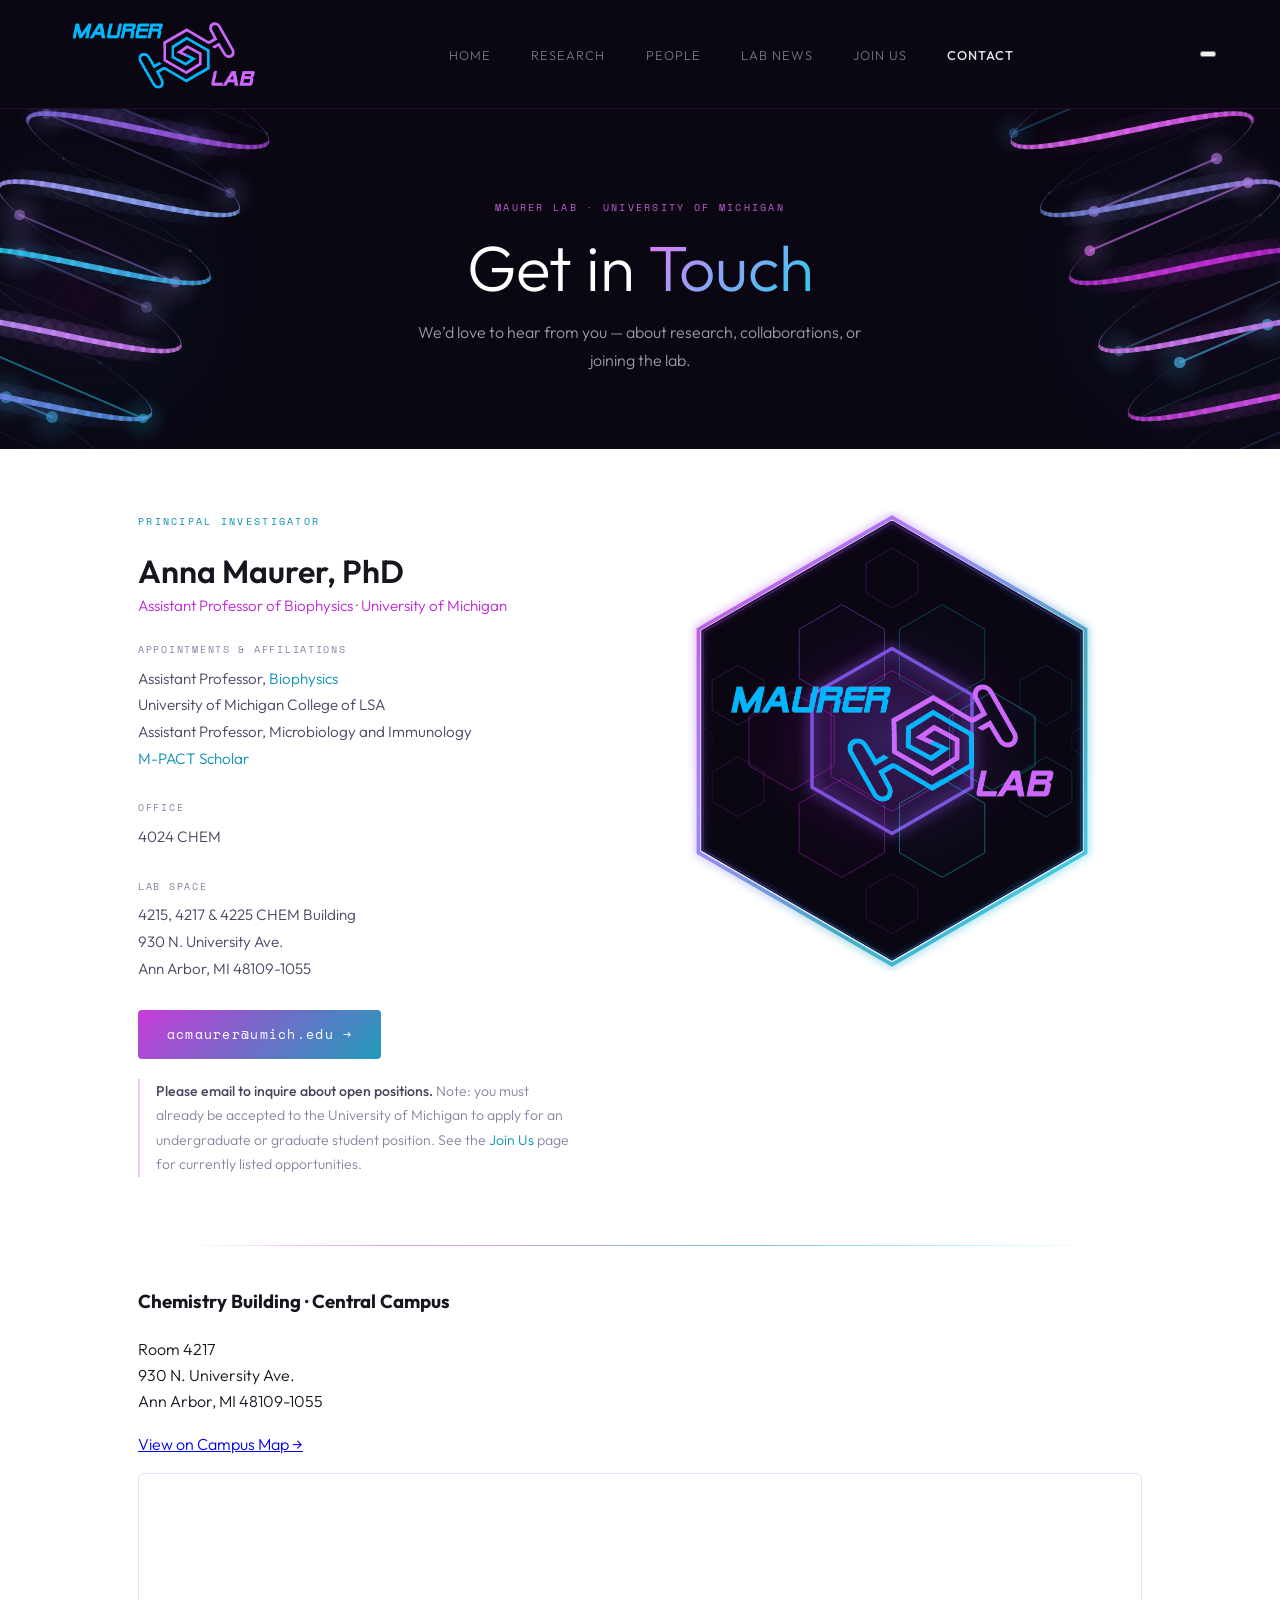
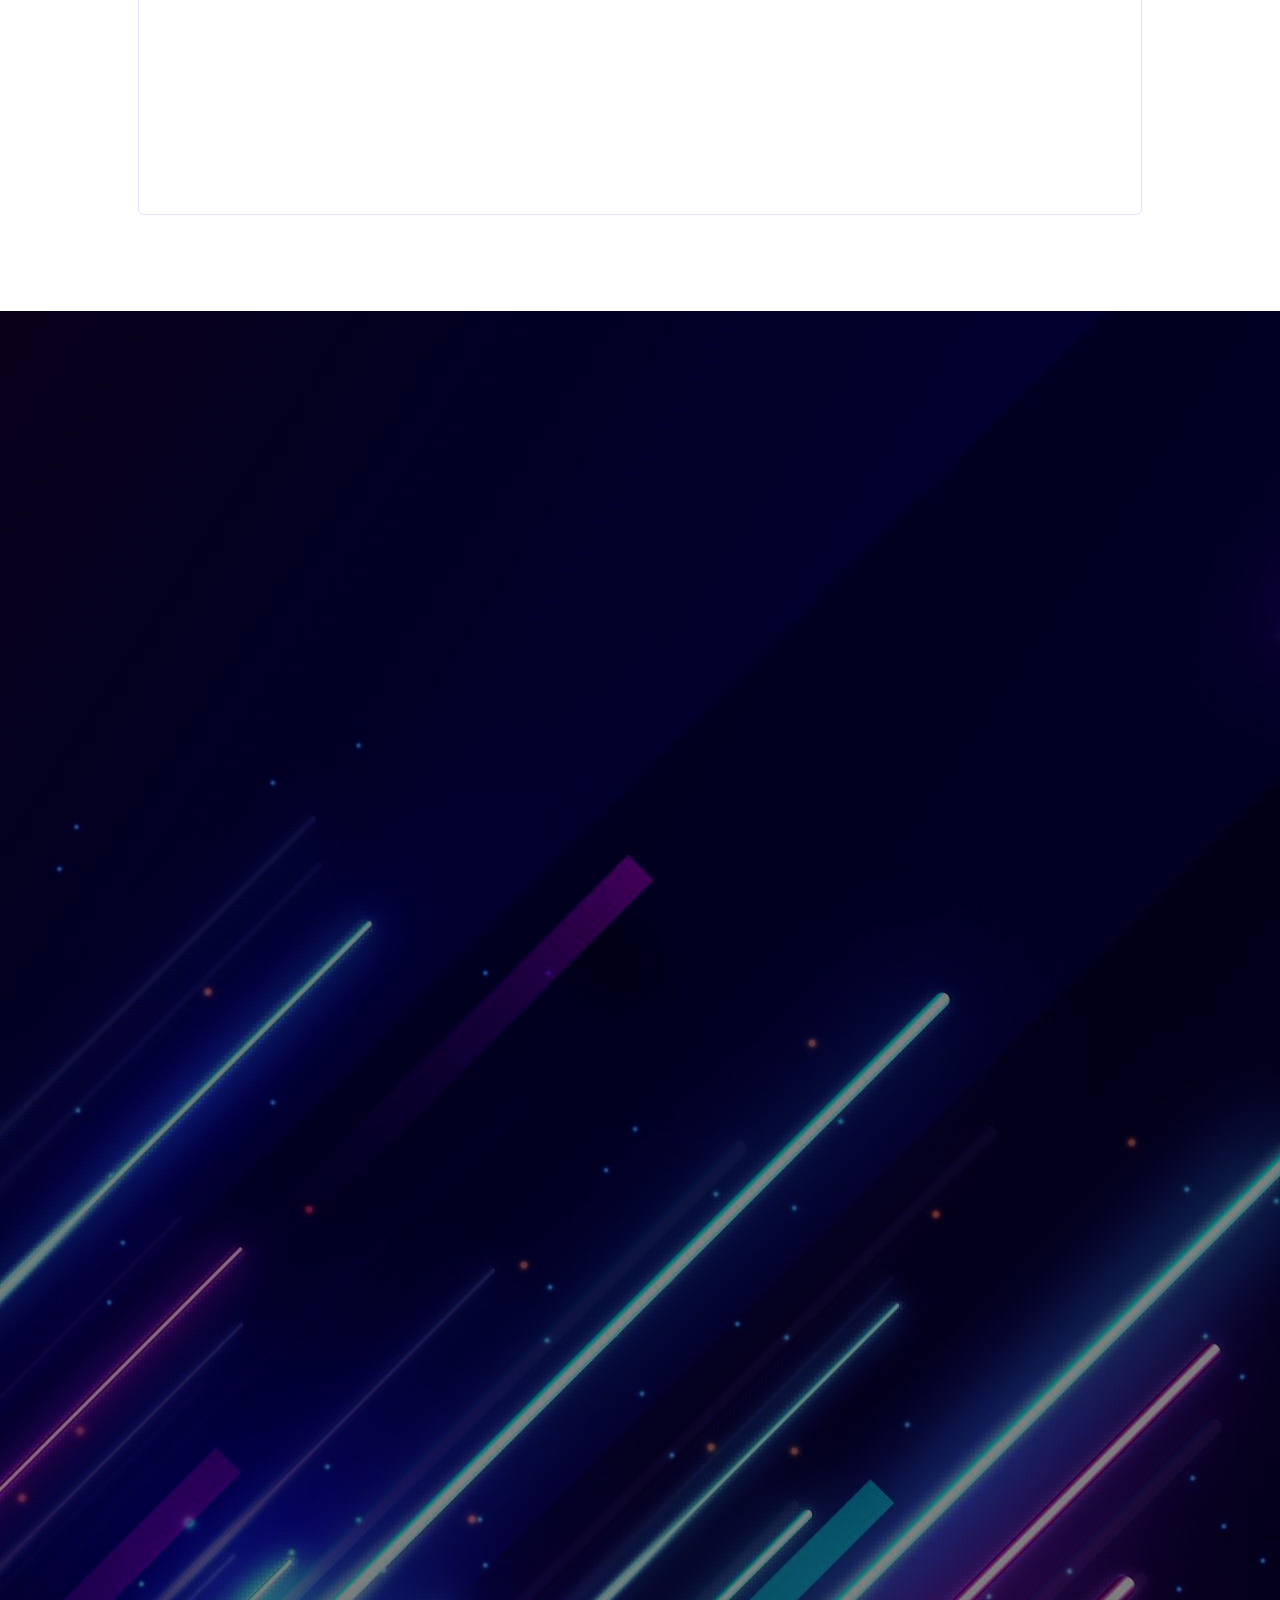
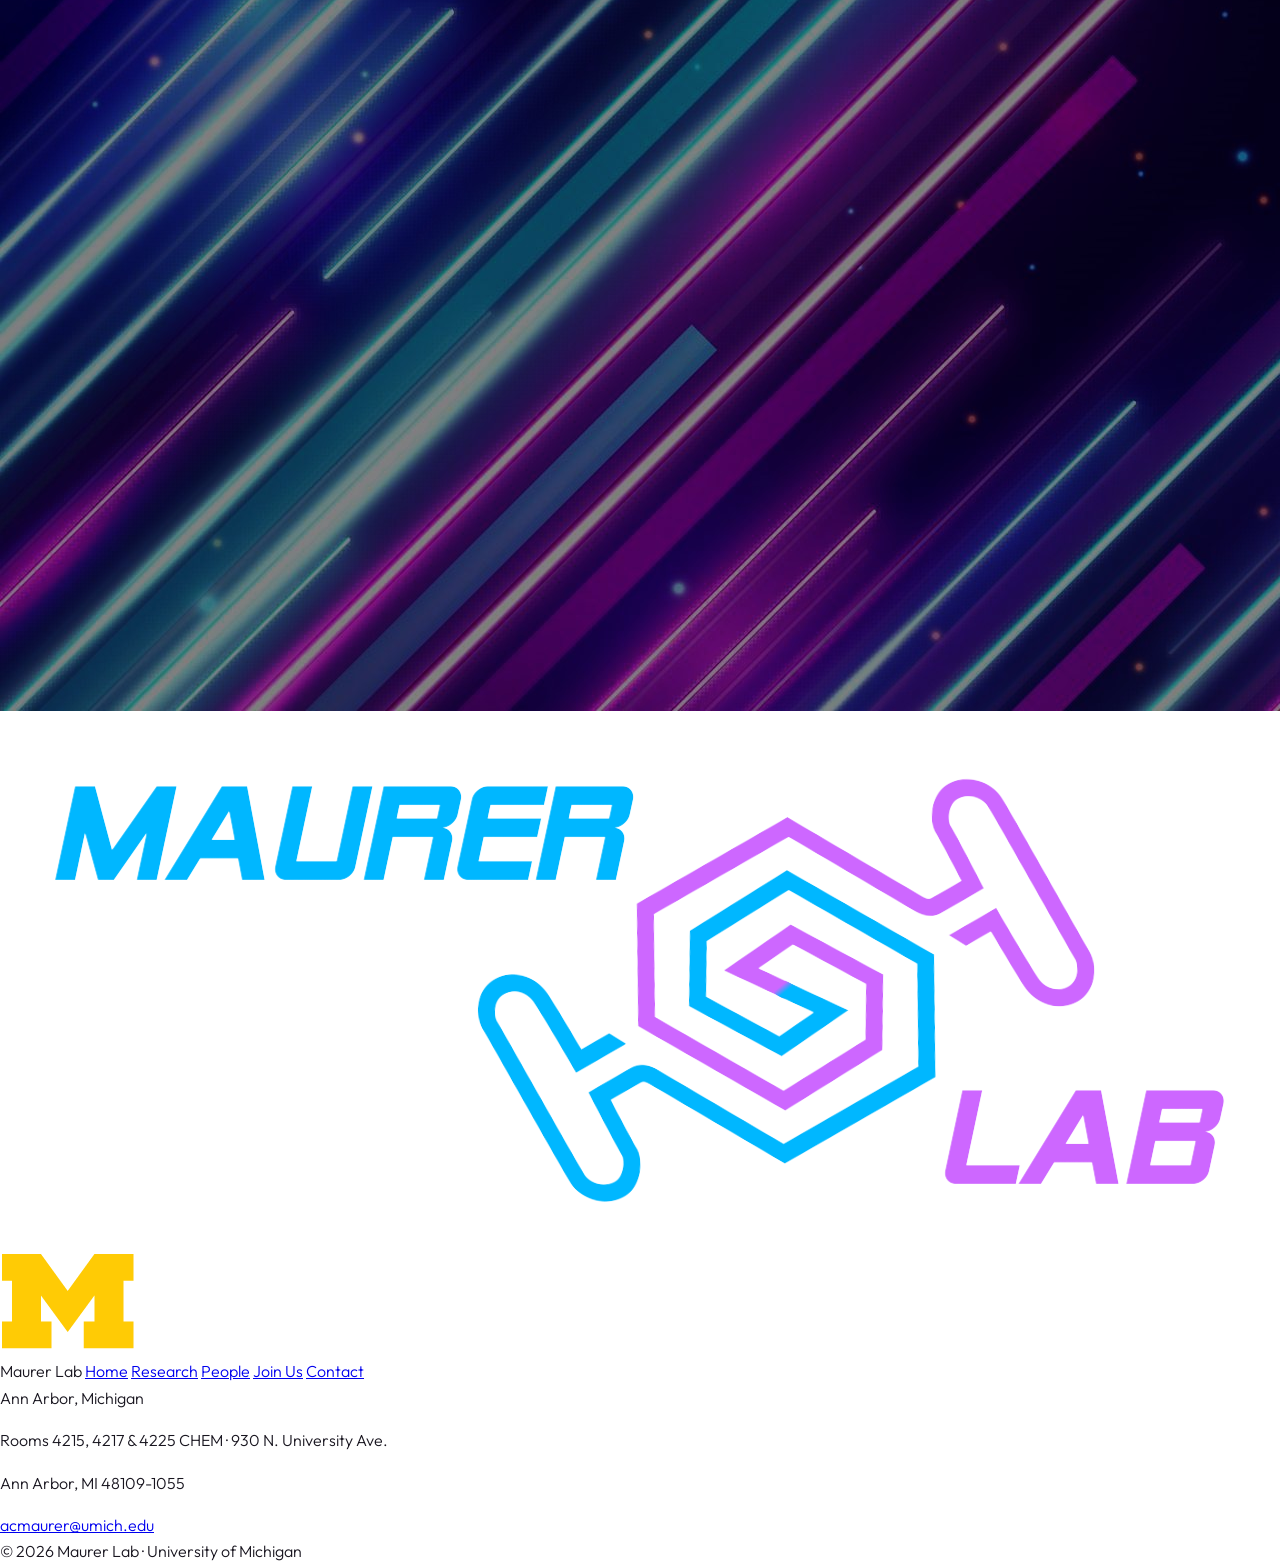
==== commit 89adbb9b: "updatess" ====
--- a/contact.html
+++ b/contact.html
@@ -62,6 +62,20 @@
       50% { filter: drop-shadow(0 0 20px rgba(139,92,246,0.85)) drop-shadow(0 0 40px rgba(8,145,178,0.4)) drop-shadow(0 0 8px rgba(232,121,249,0.6)); transform: scale(1.03); }
     }
     @media (max-width: 900px) { .contact-logo-wrap { position: static; } .contact-logo-hex-outer { max-width: 320px; margin: 0 auto; } }
+
+    .contact-map-embed {
+      width: 100%;
+      margin-top: 1rem;
+      border-radius: 6px;
+      overflow: hidden;
+      border: 1px solid rgba(139,92,246,0.2);
+    }
+    .contact-map-embed iframe {
+      width: 100%;
+      height: 340px;
+      display: block;
+      border: none;
+    }
   </style>
 </head>
 <body>
@@ -188,10 +202,7 @@
         </div>
       </div>
     </div>
-      <a href="mailto:acmaurer@umich.edu" class="contact-email-cta">acmaurer@umich.edu &rarr;</a>
-      <p class="contact-note">
-        <strong>Please email to inquire about open positions.</strong> Note: you must already be accepted to the University of Michigan to apply for an undergraduate or graduate student position. See the <a href="join.html">Join Us</a> page for currently listed opportunities.
-      </p>
+      
     </div>
 
     
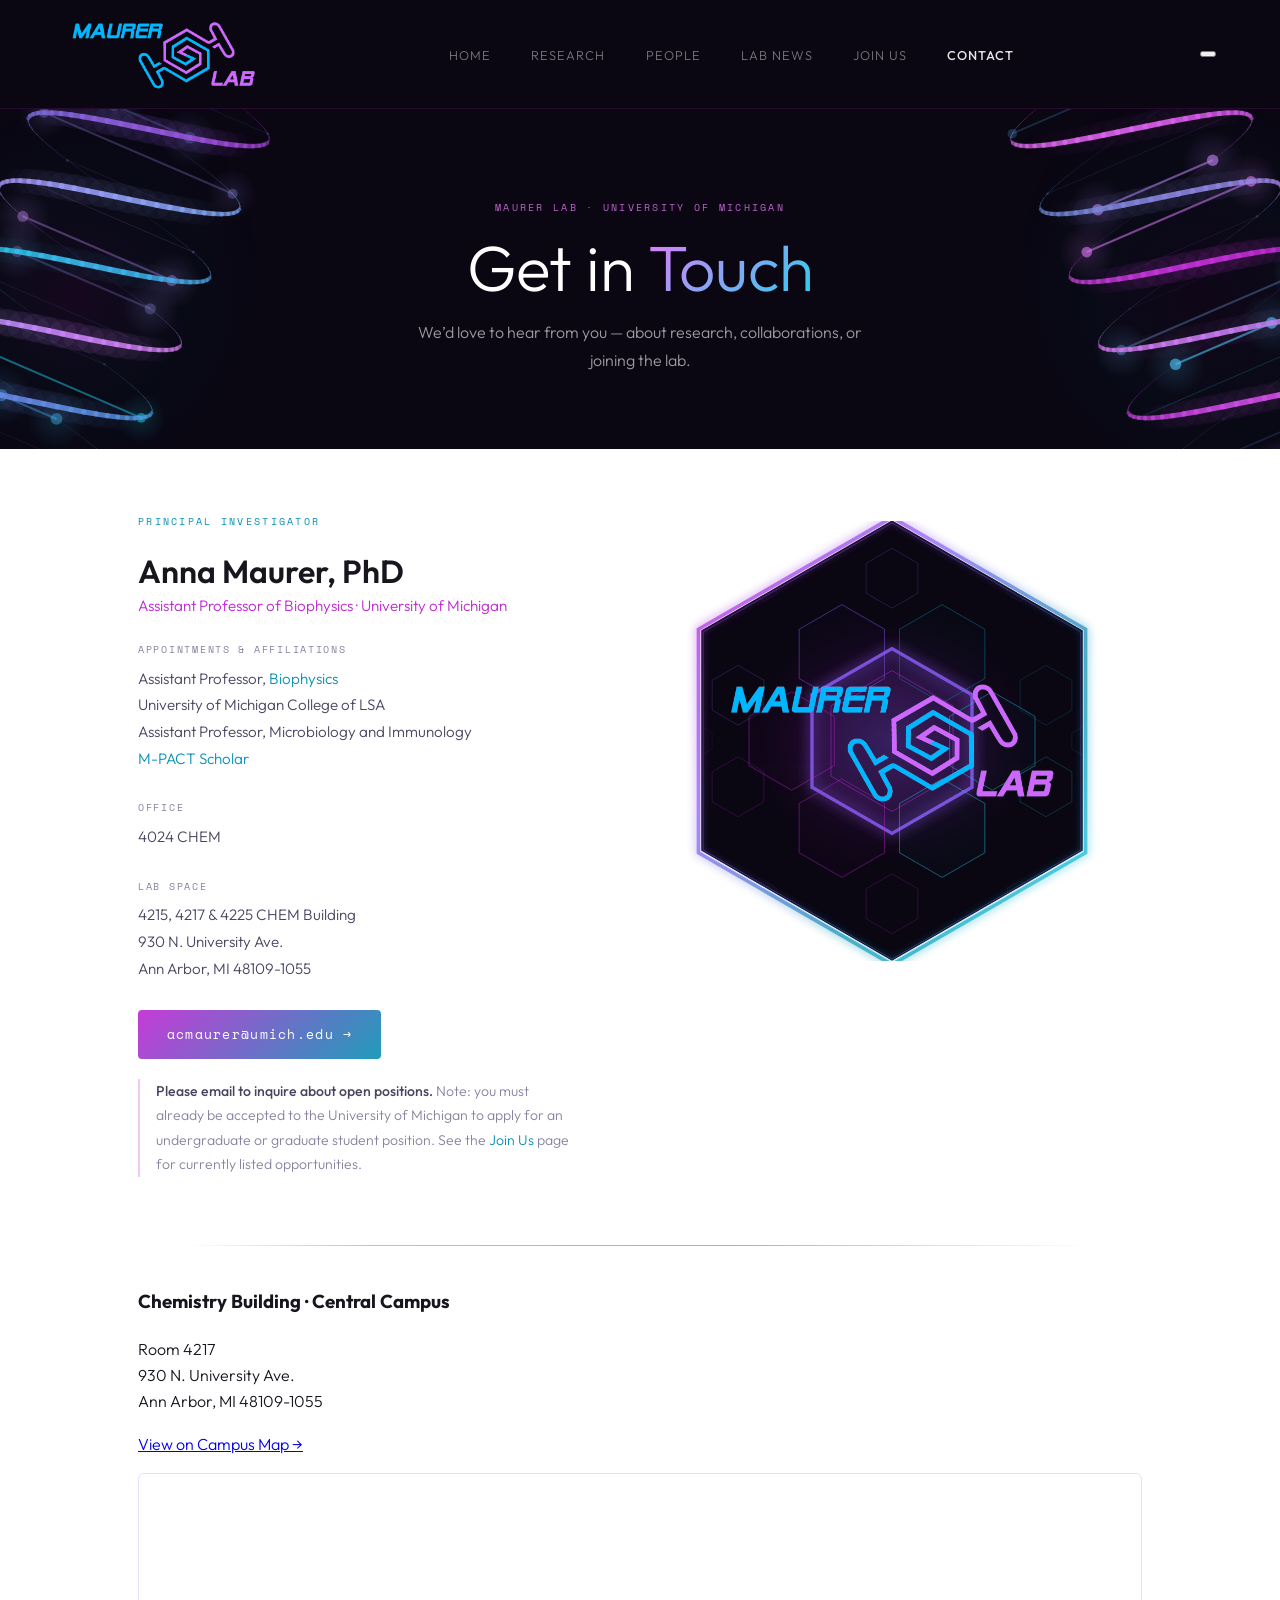
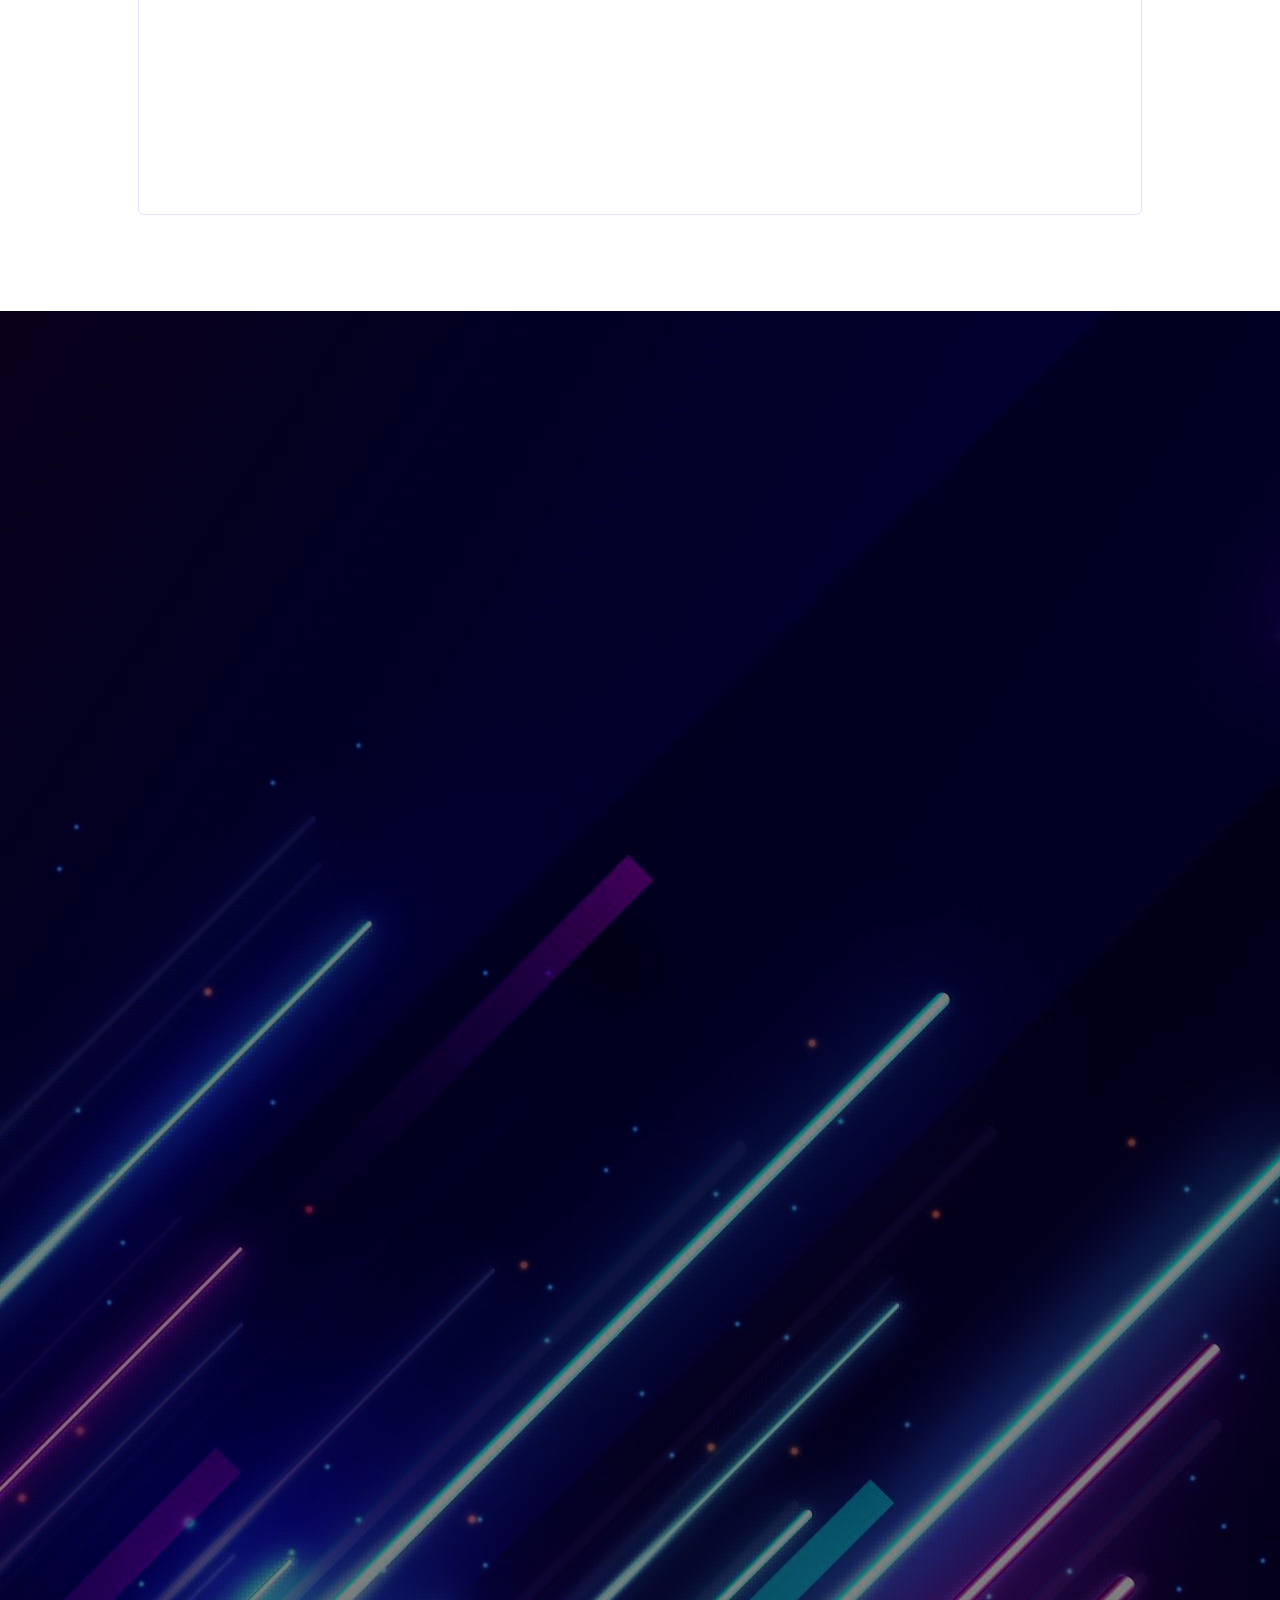
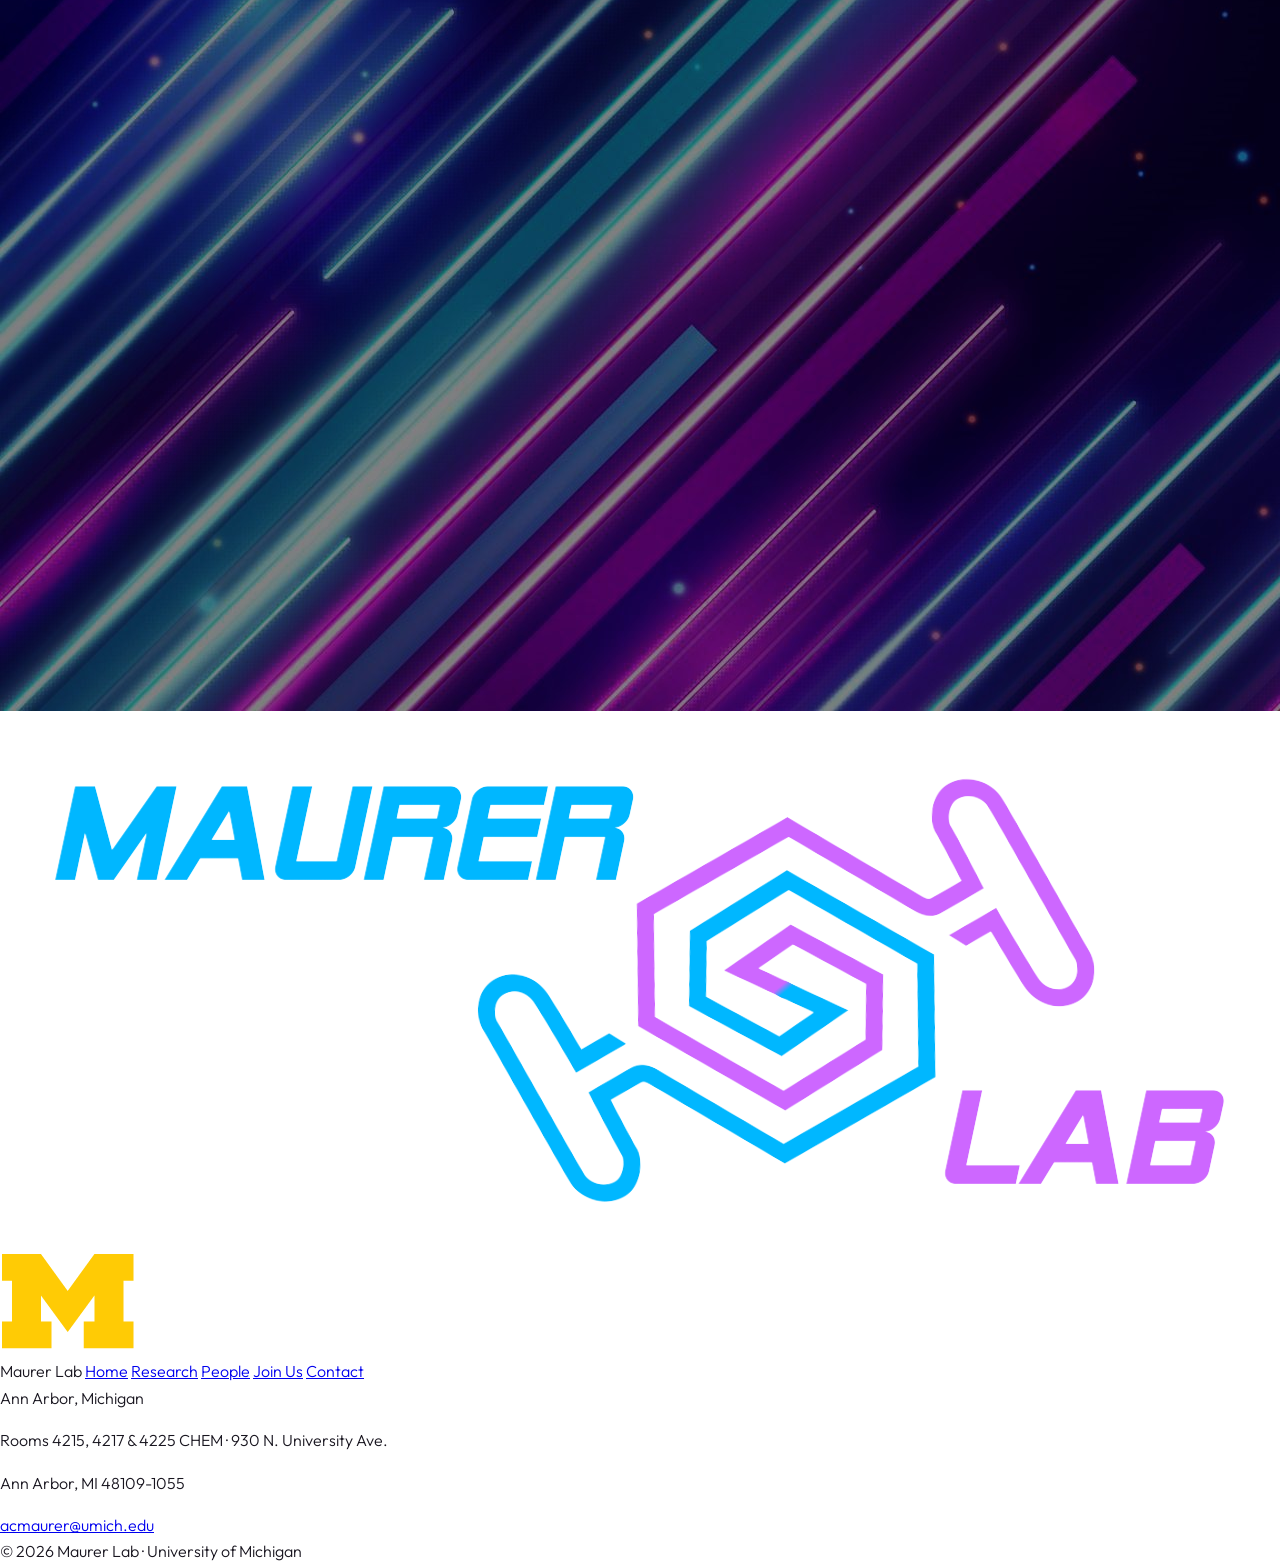
==== commit d6b65869: "Update contact.html" ====
--- a/contact.html
+++ b/contact.html
@@ -25,7 +25,7 @@
     .contact-hero-h1 em { font-style: normal; background: linear-gradient(135deg, #e879f9, #22d3ee); -webkit-background-clip: text; -webkit-text-fill-color: transparent; background-clip: text; }
     .contact-hero-sub { font-size: 1rem; color: rgba(255,255,255,0.6); max-width: 480px; margin: 0 auto; line-height: 1.75; }
     main { max-width: 1100px; margin: 0 auto; padding: 4rem 3rem 6rem; }
-    .contact-section { display: grid; grid-template-columns: 1fr 500px; gap: 4rem; align-items: start; }
+    .contact-section { display: grid; grid-template-columns: 1fr 500px; gap: 4rem; align-items: start; isolation: isolate; }
     .contact-info-label { font-family: 'Space Mono', monospace; font-size: 0.65rem; letter-spacing: 0.22em; text-transform: uppercase; color: #0891b2; display: block; margin: 0 0 1.5rem; }
     .contact-pi-name { font-size: 2rem; font-weight: 600; color: #18151f; margin: 0 0 0.25rem; line-height: 1.1; }
     .contact-pi-title { font-size: 0.95rem; color: #c026d3; margin: 0 0 1.5rem; display: block; }
@@ -43,8 +43,8 @@
 
     /* ── CONTACT LOGO HEX ── */
     .contact-logo-wrap { position: relative; display: flex; align-items: flex-start; justify-content: center; padding-top: 0.5rem; }
-    .contact-logo-hex-outer { position: relative; width: 100%; max-width: 440px; aspect-ratio: 1; }
-    .contact-hex-border-svg { position: absolute; inset: -10px; width: calc(100% + 20px); height: calc(100% + 20px); pointer-events: none; z-index: 3; }
+    .contact-logo-hex-outer { position: relative; width: 100%; max-width: 440px; aspect-ratio: 1; overflow: hidden; }
+    .contact-hex-border-svg { position: absolute; inset: -10px; width: calc(100% + 20px); height: calc(100% + 20px); pointer-events: none; z-index: 3; overflow: visible; }
     .contact-logo-hex-inner {
       position: absolute; inset: 0;
       clip-path: polygon(50% 0%, 93.3% 25%, 93.3% 75%, 50% 100%, 6.7% 75%, 6.7% 25%);
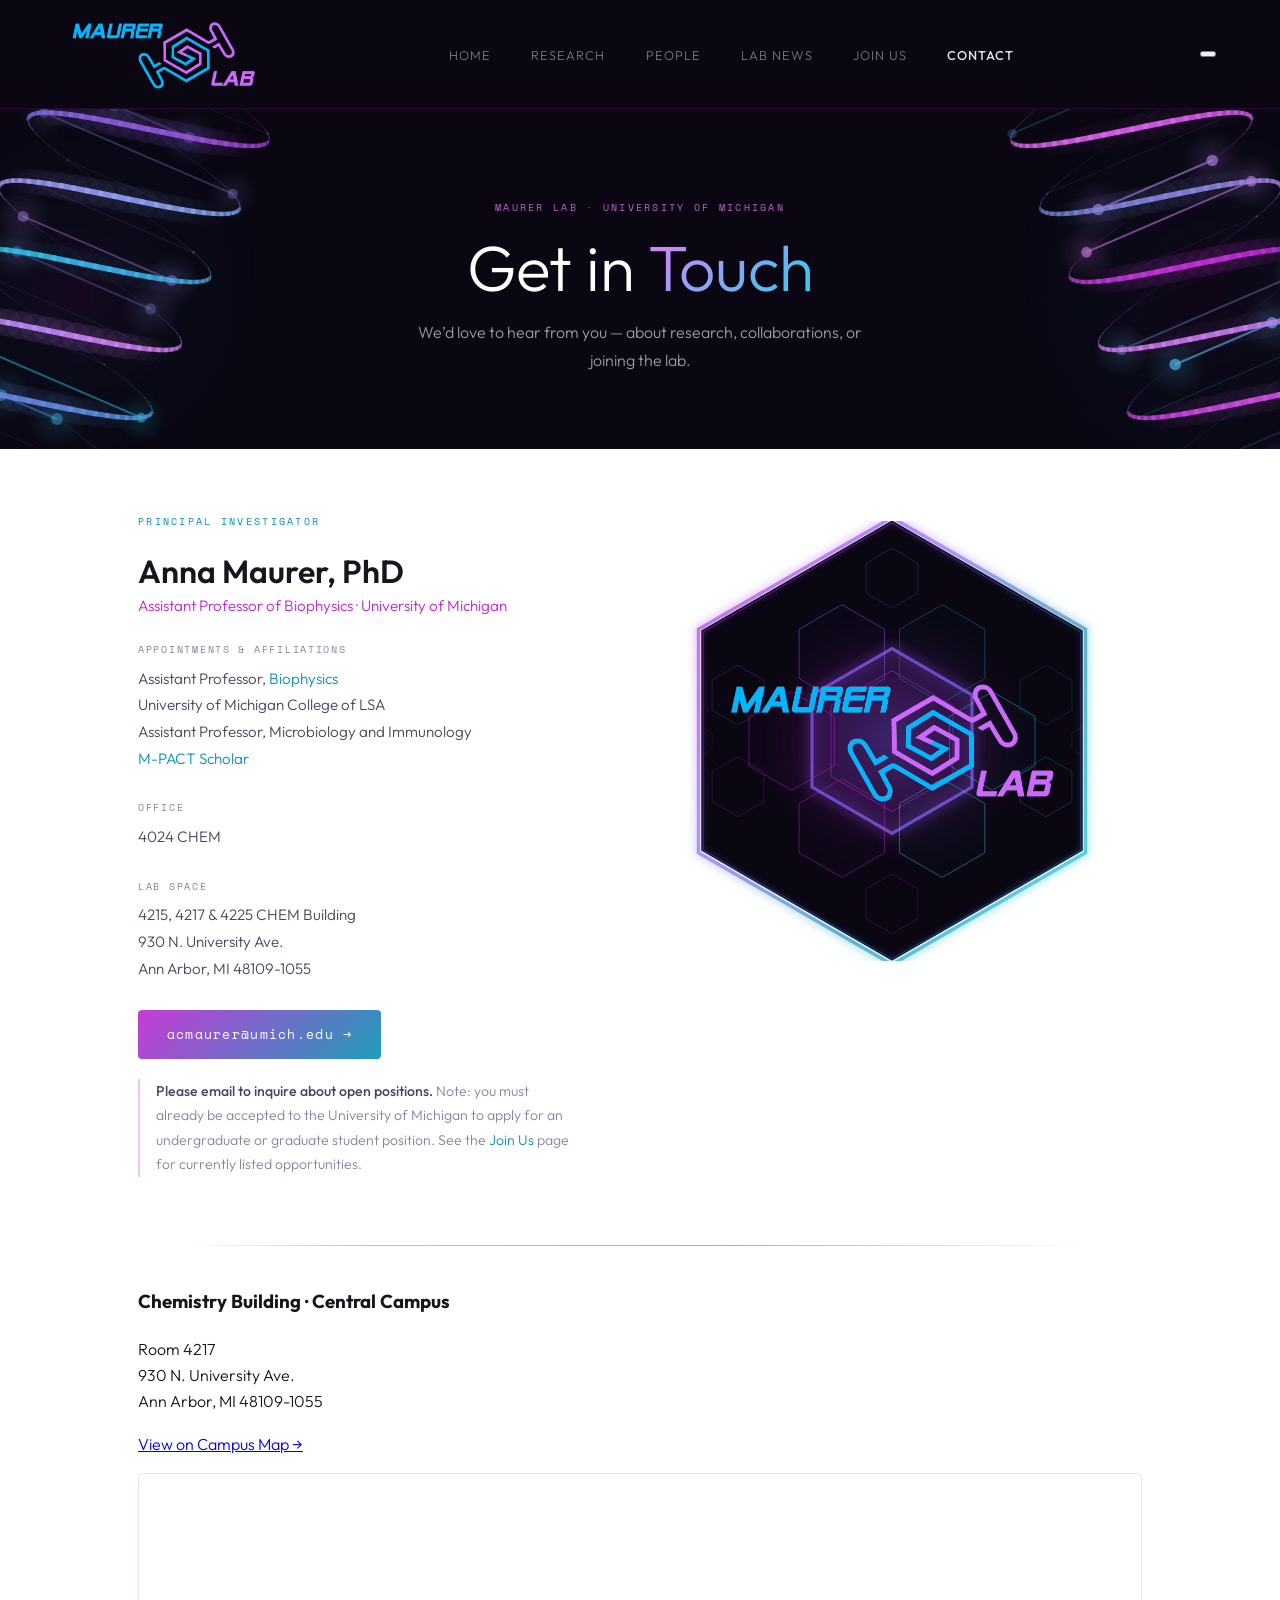
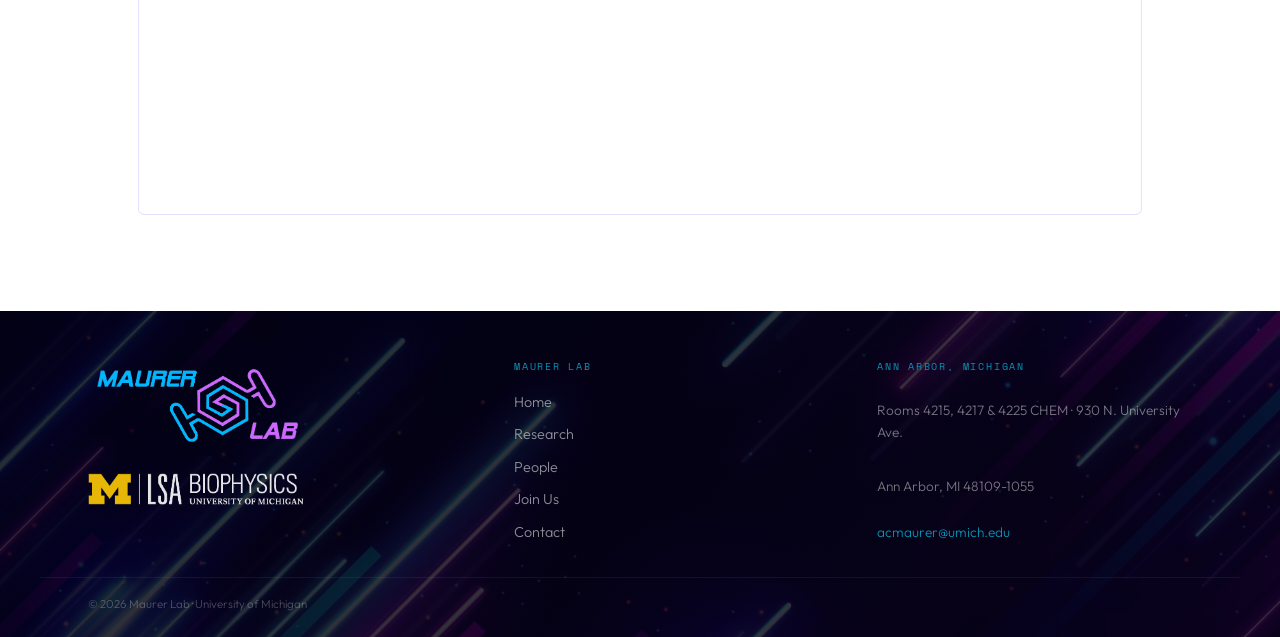
==== commit 480f72ba: "Update contact.html" ====
--- a/contact.html
+++ b/contact.html
@@ -76,6 +76,25 @@
       display: block;
       border: none;
     }
+
+    /* ── FOOTER ── */
+    .site-footer { position: relative; overflow: hidden; background: #04020e; }
+    .footer-bg { position: absolute; inset: 0; z-index: 0; }
+    .footer-bg-img { width: 100%; height: 100%; object-fit: cover; object-position: center; opacity: 0.75; display: block; }
+    .footer-bg-overlay { position: absolute; inset: 0; background: linear-gradient(135deg, rgba(4,2,16,0.55) 0%, rgba(8,4,28,0.45) 100%); }
+    .footer-inner { position: relative; z-index: 1; max-width: 1200px; margin: 0 auto; padding: 3rem 3rem 2rem; display: grid; grid-template-columns: 1.2fr 1fr 1fr; gap: 3rem; align-items: start; }
+    .footer-brand { display: flex; flex-direction: column; align-items: flex-start; gap: 1.5rem; }
+    .footer-logo-img { height: 90px; width: auto; max-width: 320px; display: block; object-fit: contain; object-position: left center; }
+    .footer-umich-img { height: 32px; width: auto; max-width: 220px; display: block; opacity: 0.9; object-fit: contain; object-position: left center; }
+    .footer-nav { display: flex; flex-direction: column; gap: 0.55rem; background: transparent; border: none; box-shadow: none; padding: 0; }
+    .footer-nav-label, .footer-address-label { font-family: 'Space Mono', monospace; font-size: 0.62rem; letter-spacing: 0.18em; text-transform: uppercase; color: #0891b2; margin-bottom: 0.4rem; display: block; }
+    .footer-nav a { font-size: 0.9rem; color: rgba(255,255,255,0.55); text-decoration: none; transition: color 0.18s; }
+    .footer-nav a:hover { color: #e879f9; }
+    .footer-address { display: flex; flex-direction: column; gap: 0.3rem; }
+    .footer-address p { font-size: 0.85rem; color: rgba(255,255,255,0.45); line-height: 1.6; }
+    .footer-address a { font-size: 0.85rem; color: #0891b2; text-decoration: none; margin-top: 0.3rem; transition: color 0.18s; }
+    .footer-address a:hover { color: #e879f9; }
+    .footer-bottom { position: relative; z-index: 1; max-width: 1200px; margin: 0 auto; padding: 1rem 3rem 1.5rem; border-top: 1px solid rgba(255,255,255,0.06); font-size: 0.72rem; color: rgba(255,255,255,0.28); display: flex; justify-content: space-between; align-items: center; flex-wrap: wrap; gap: 0.5rem; }
   </style>
 </head>
 <body>
